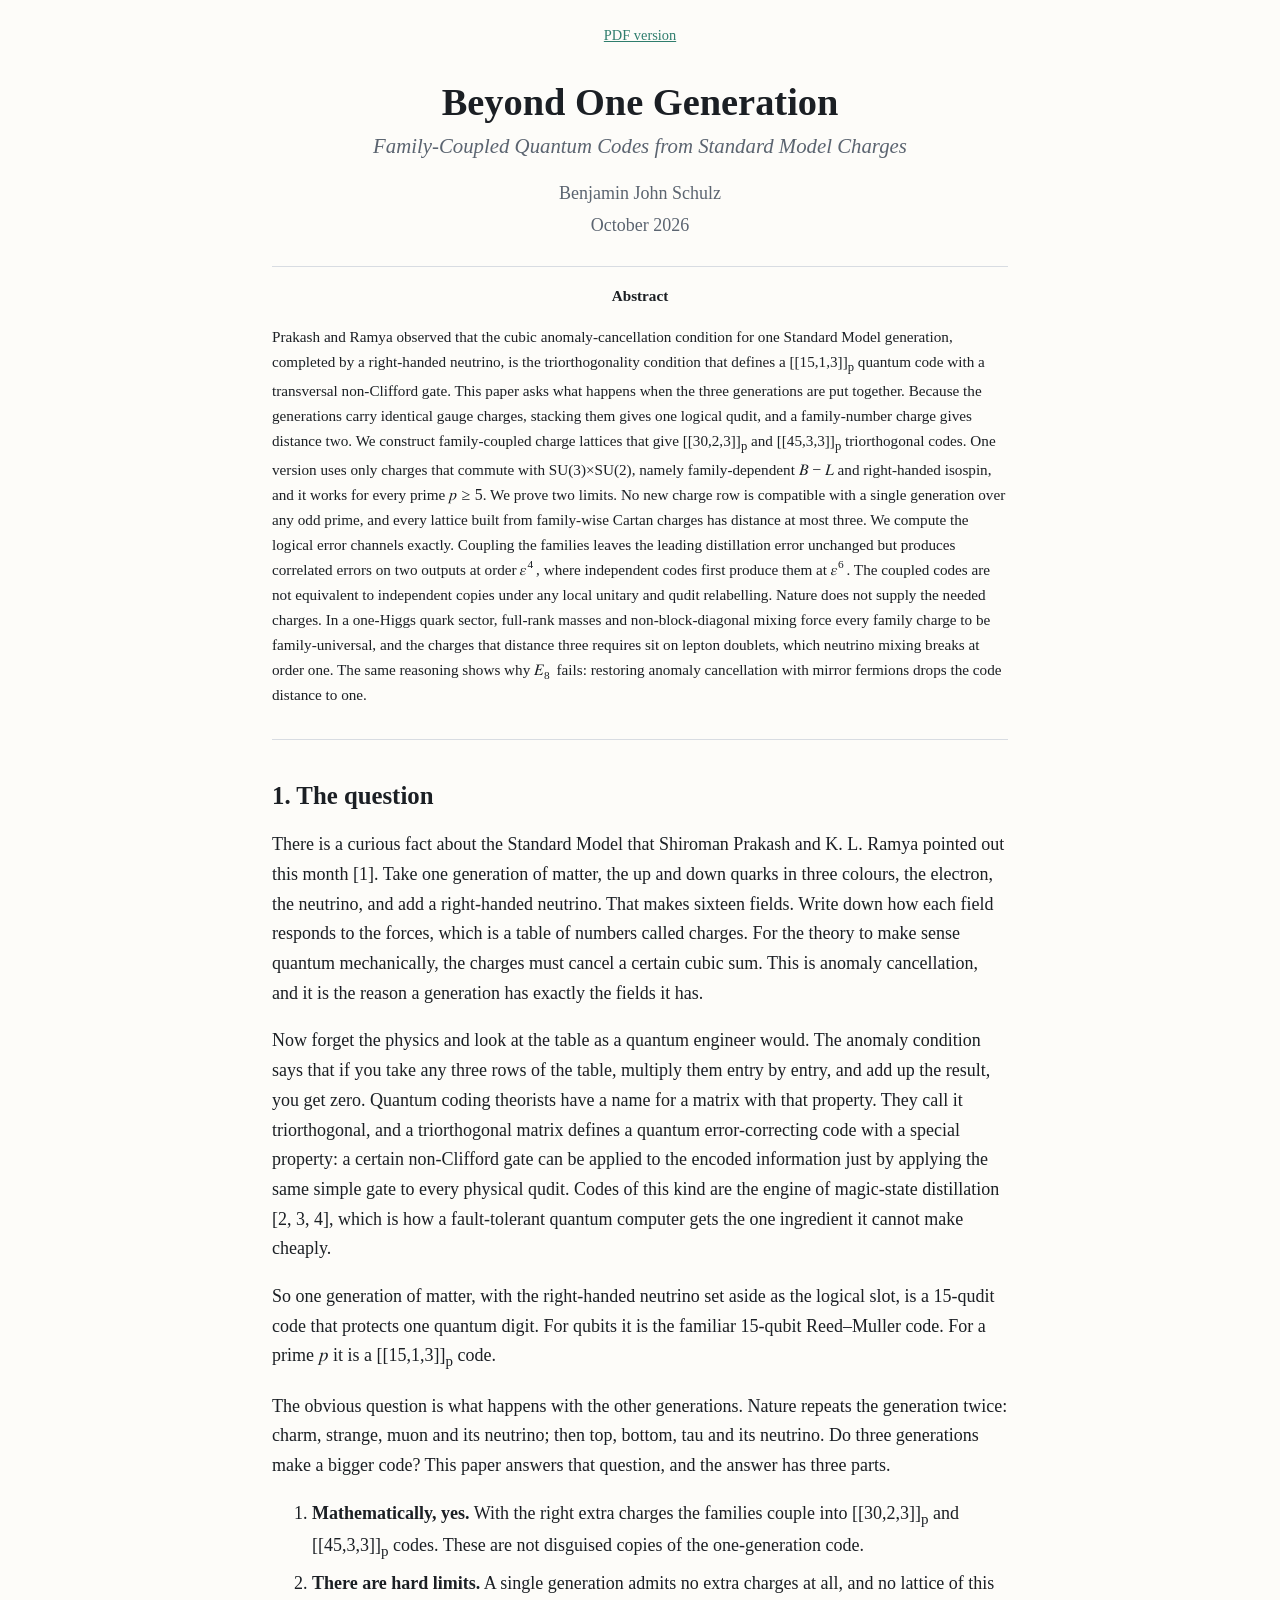
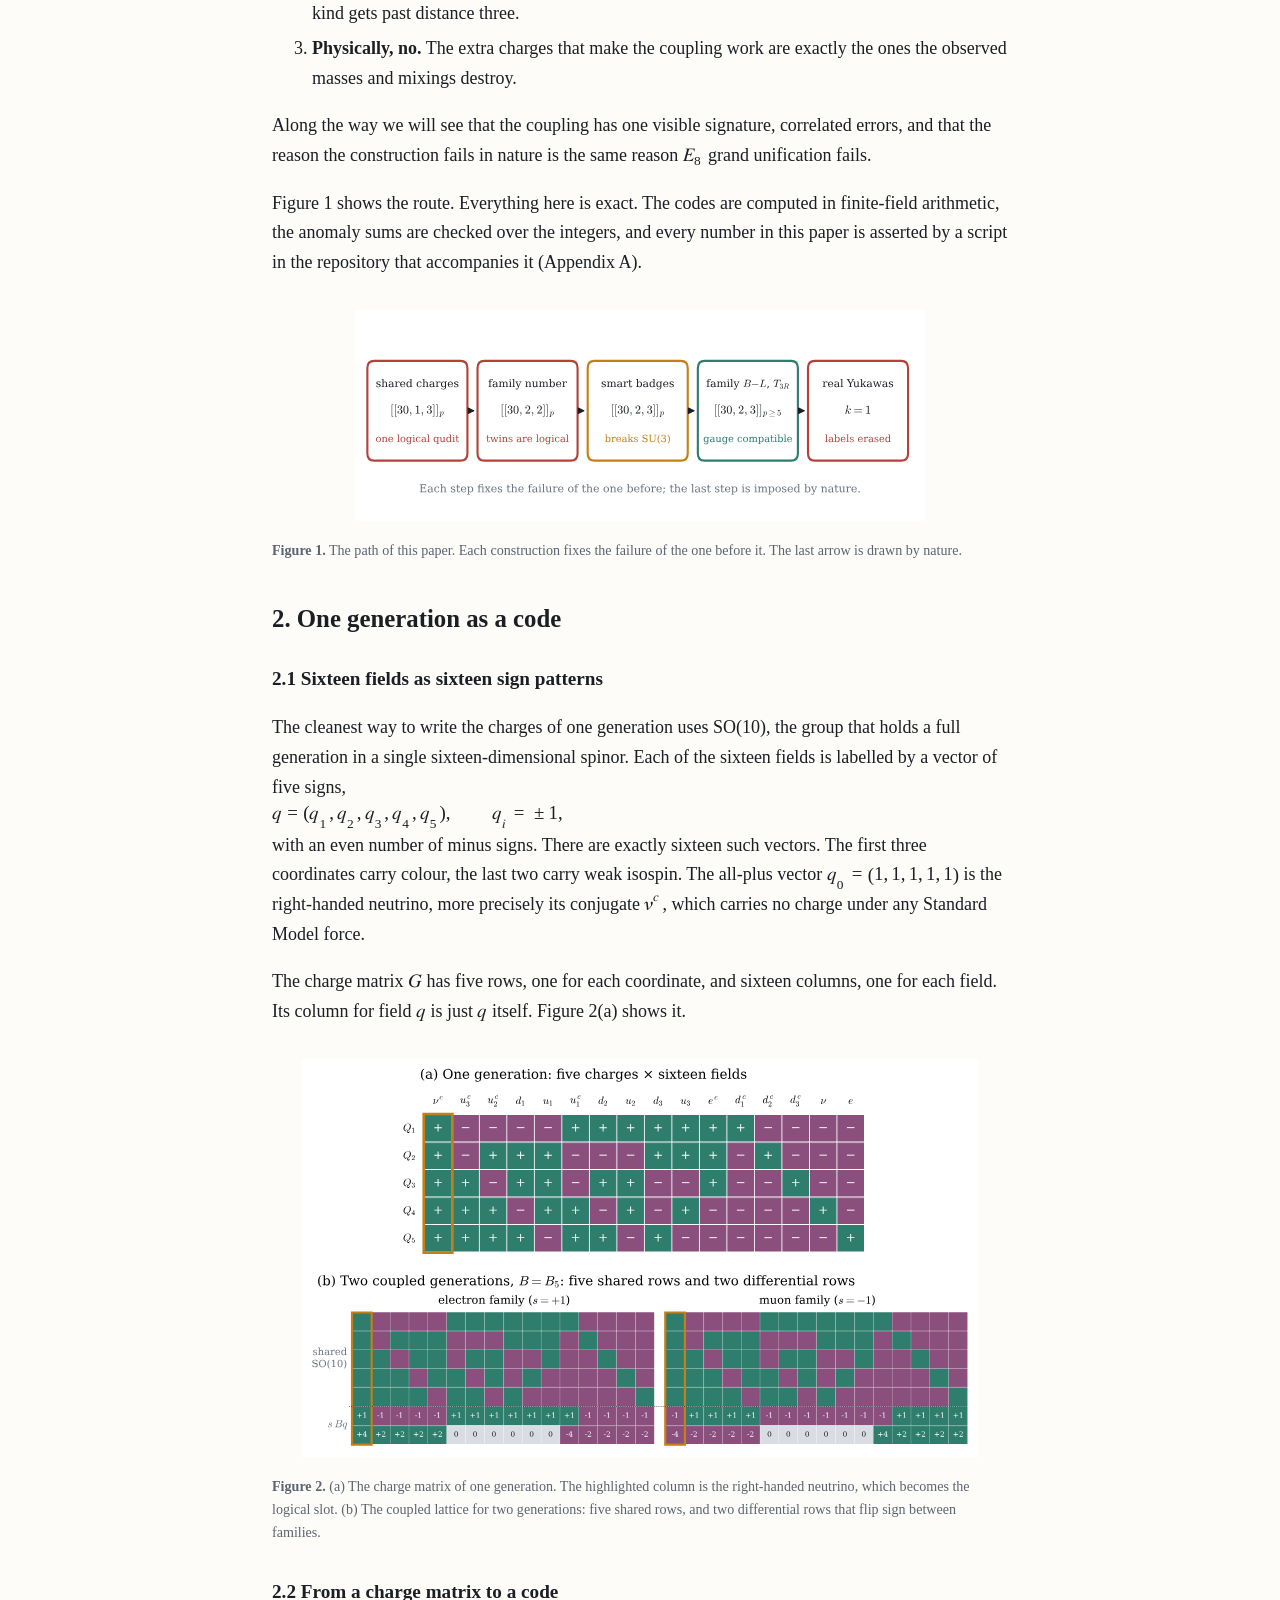
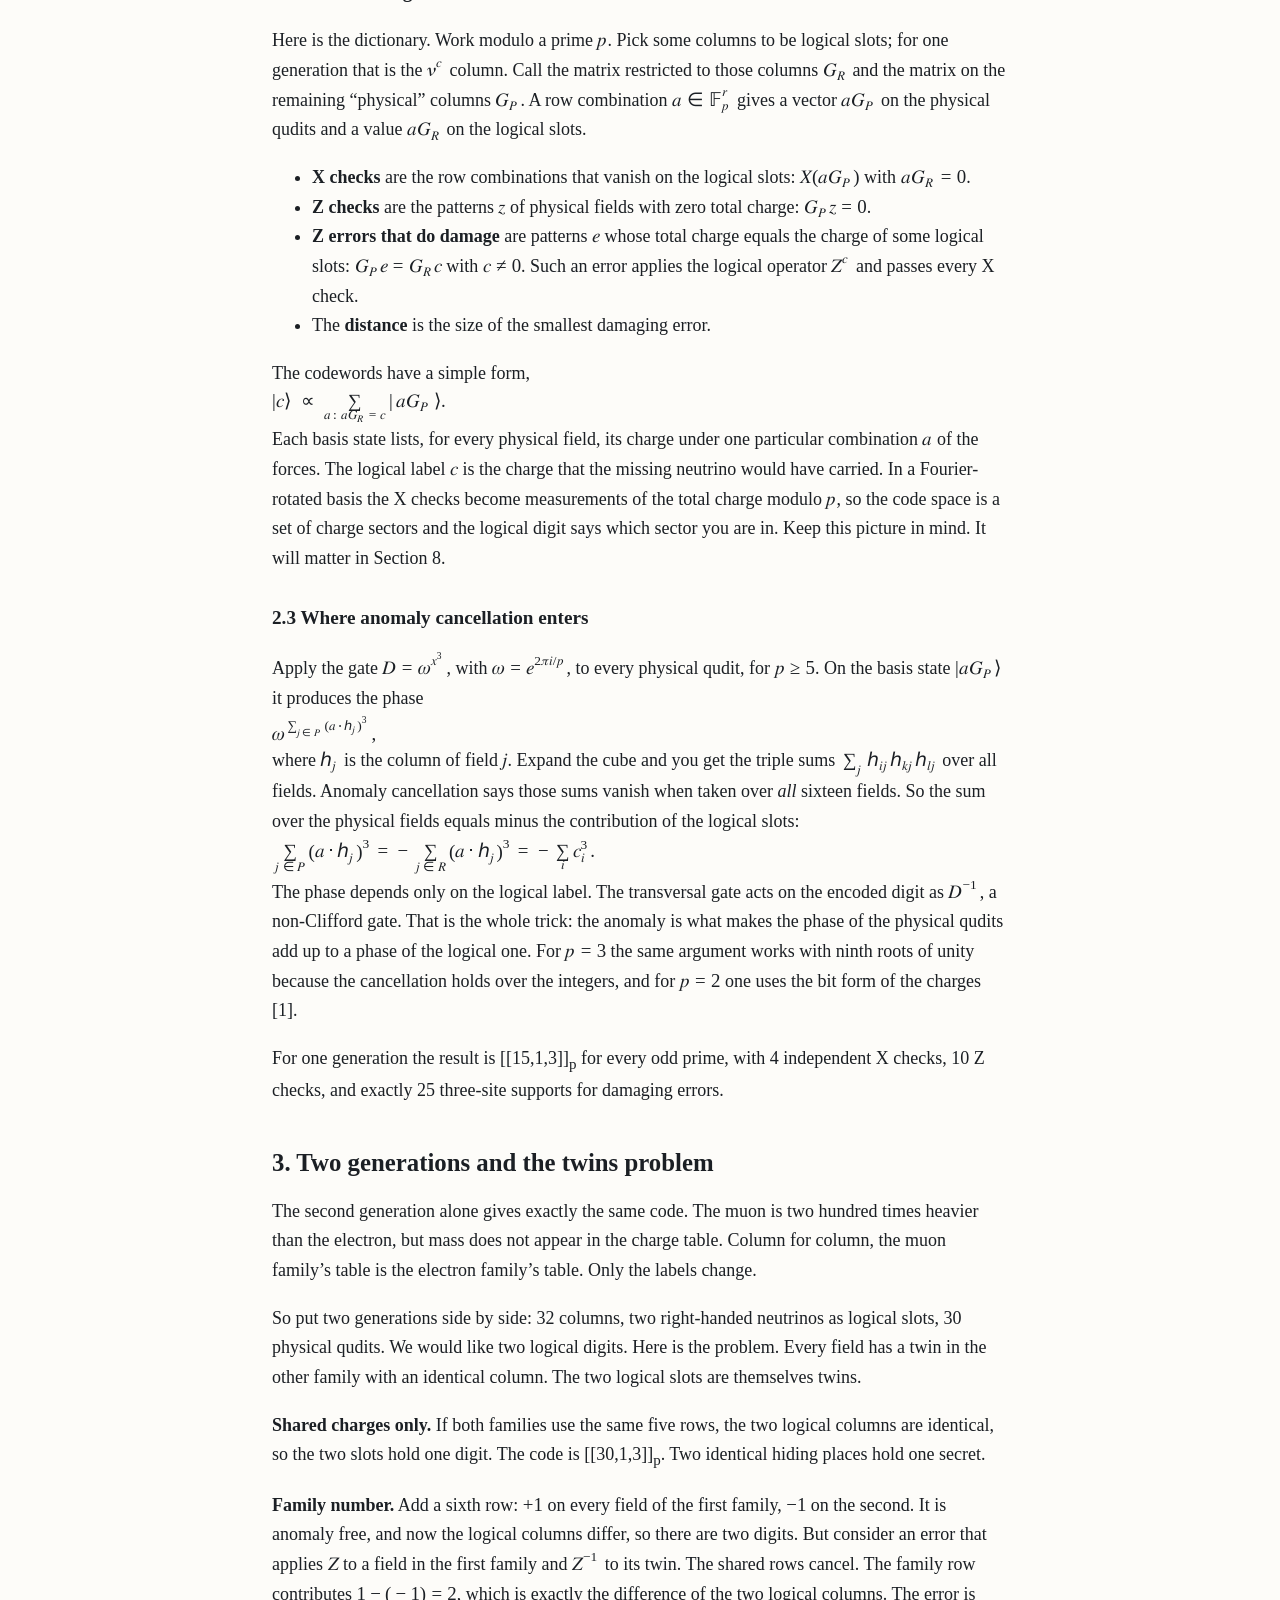
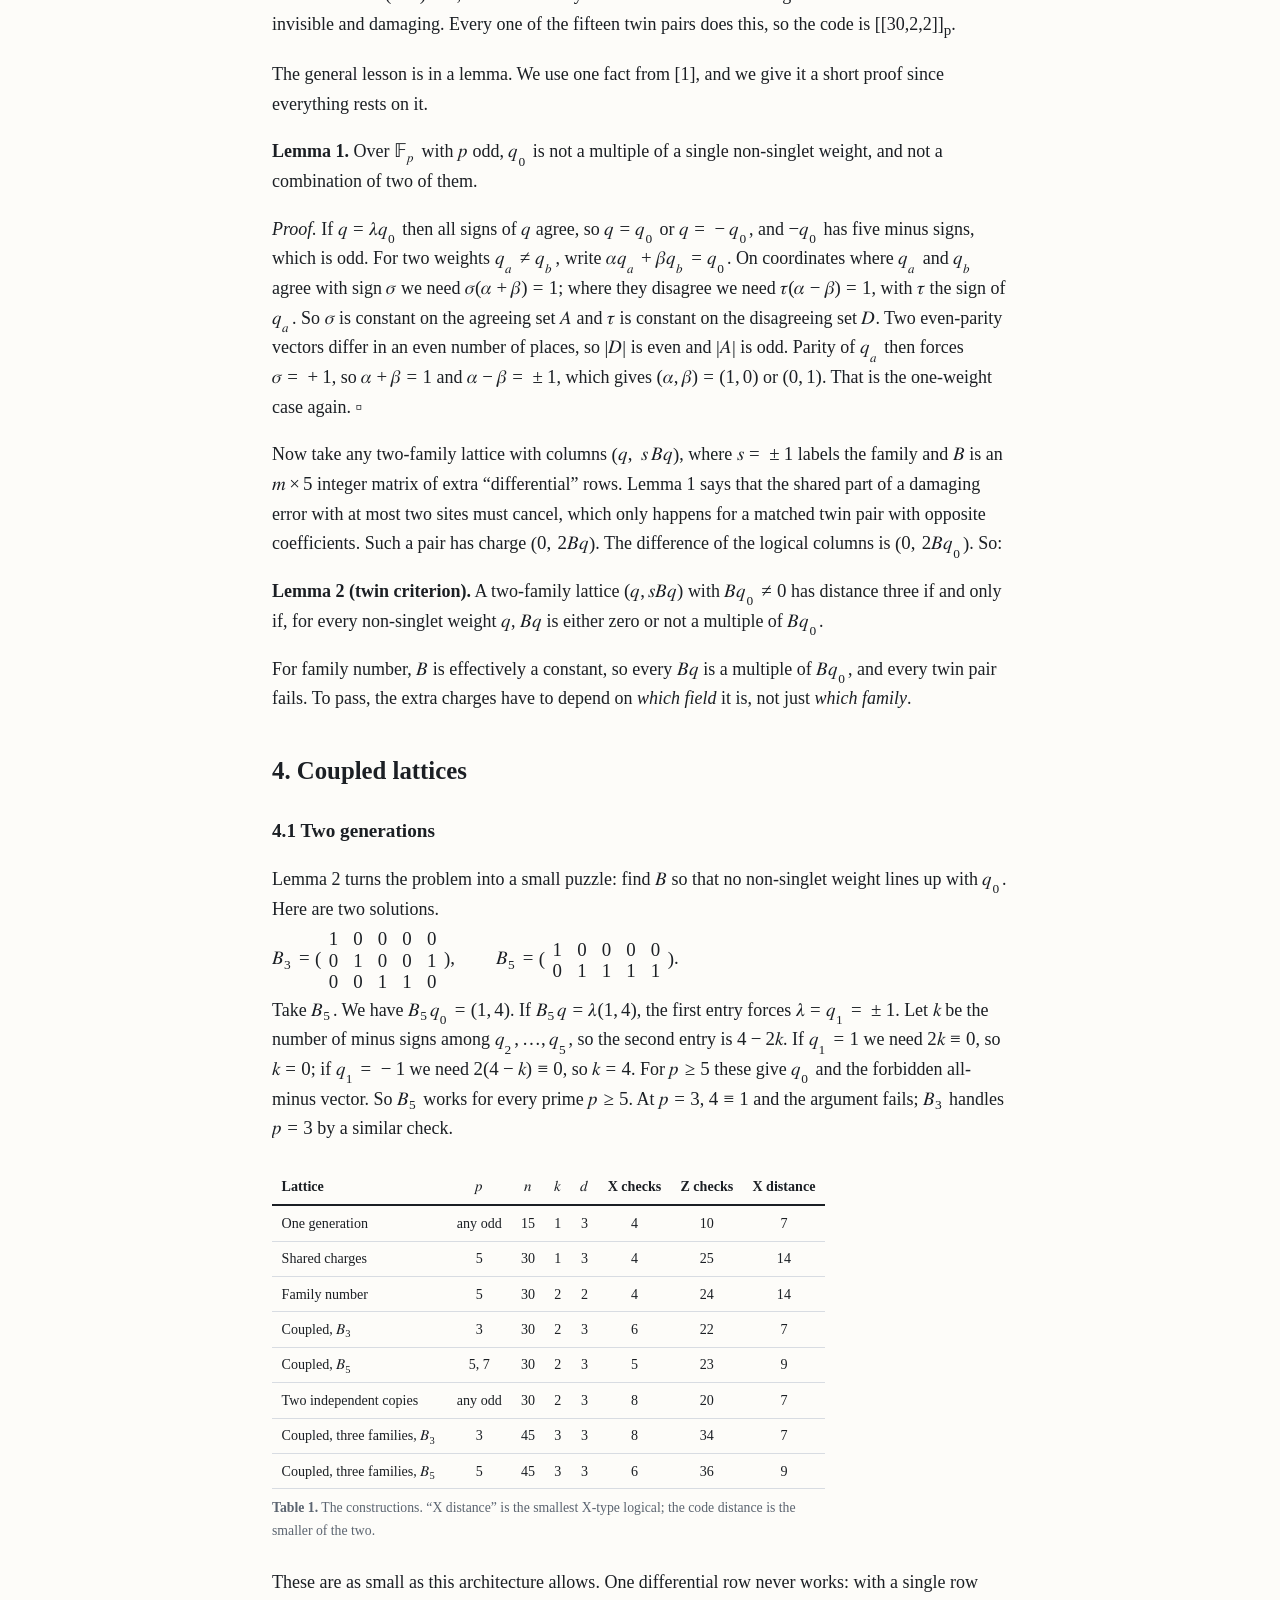
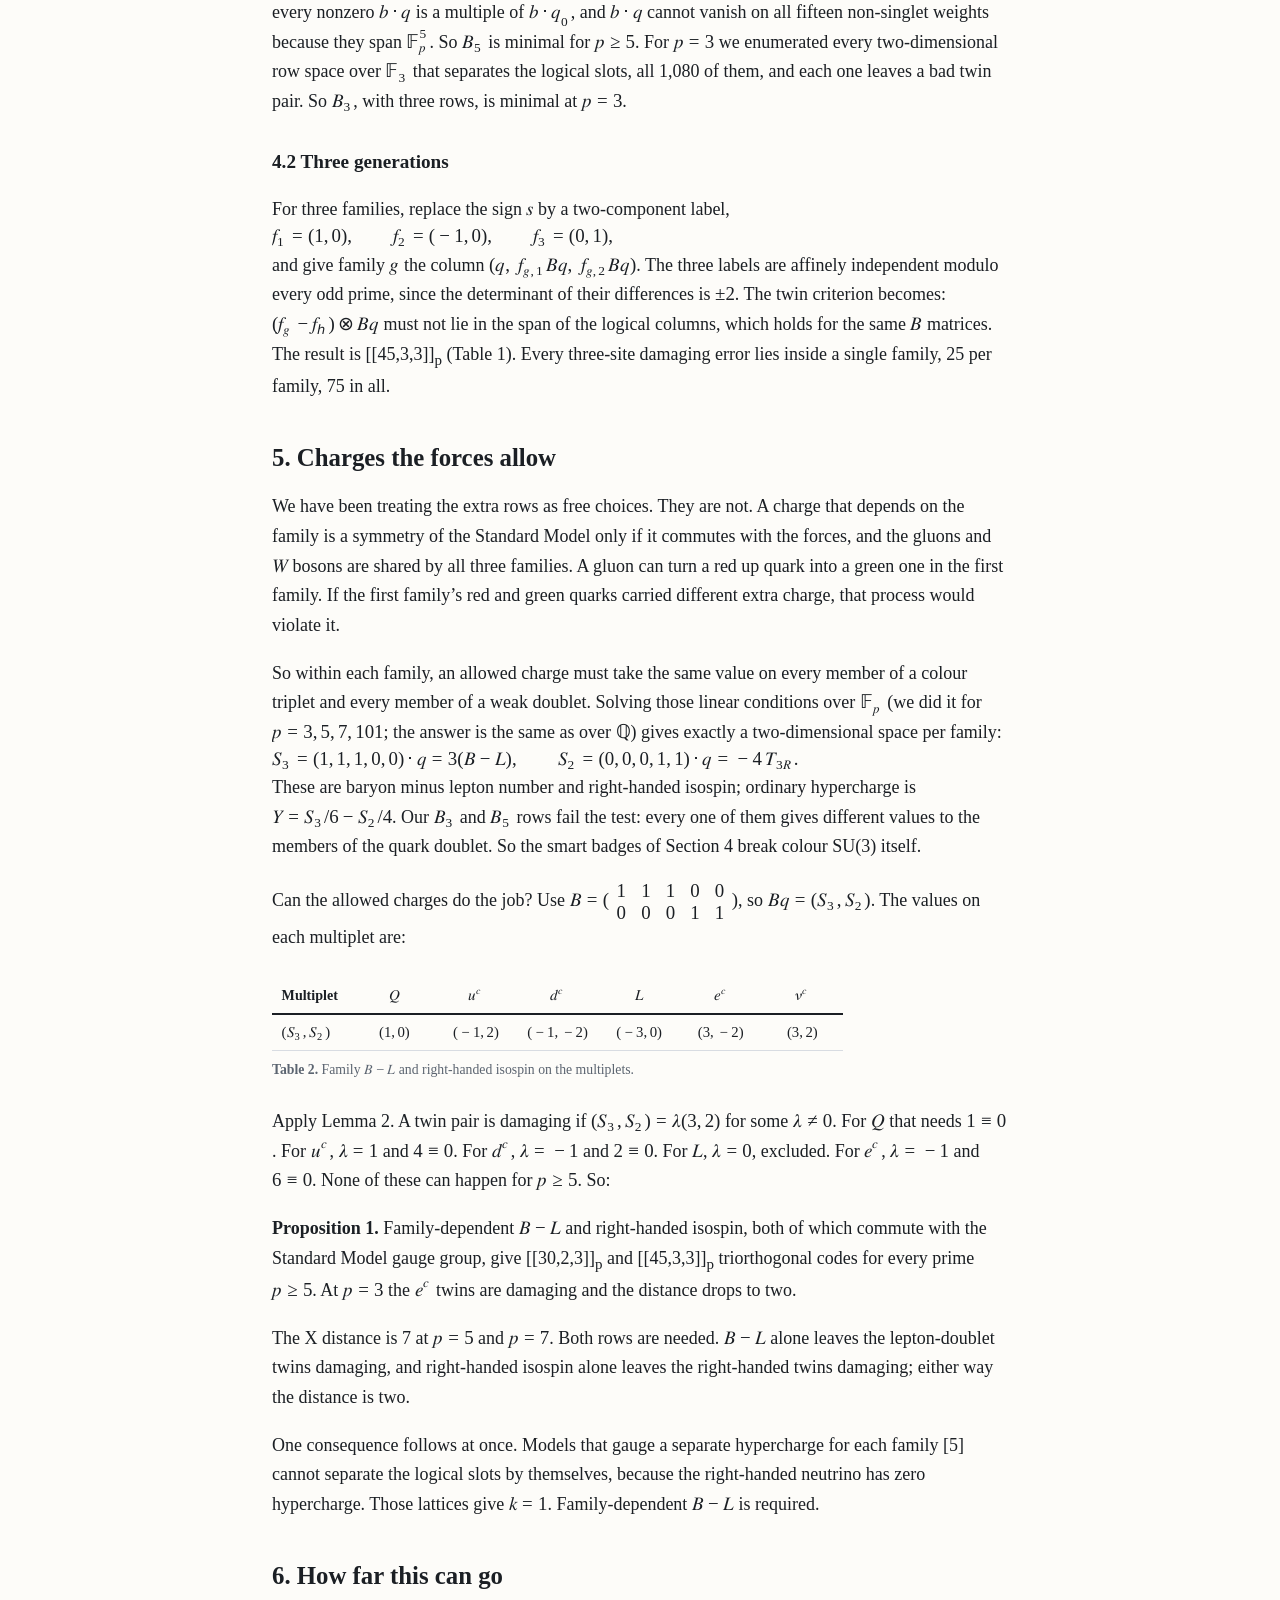
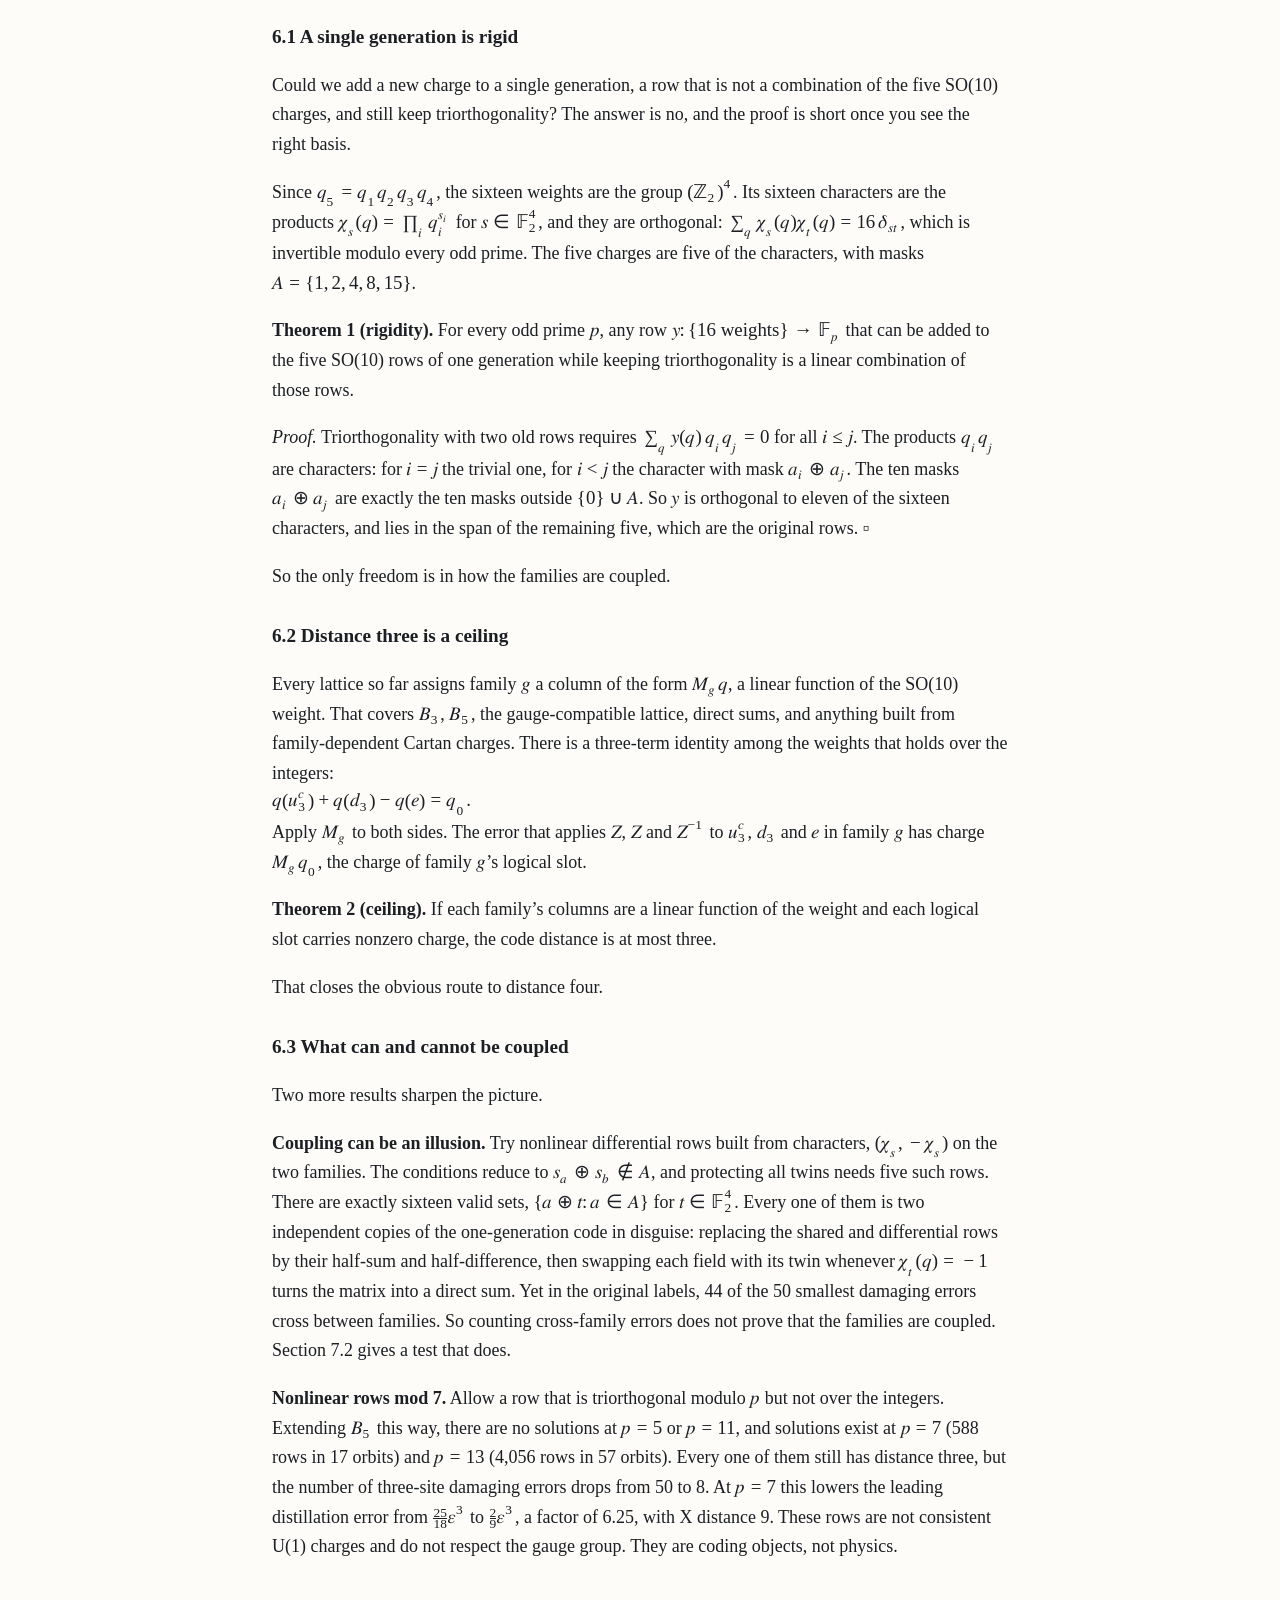
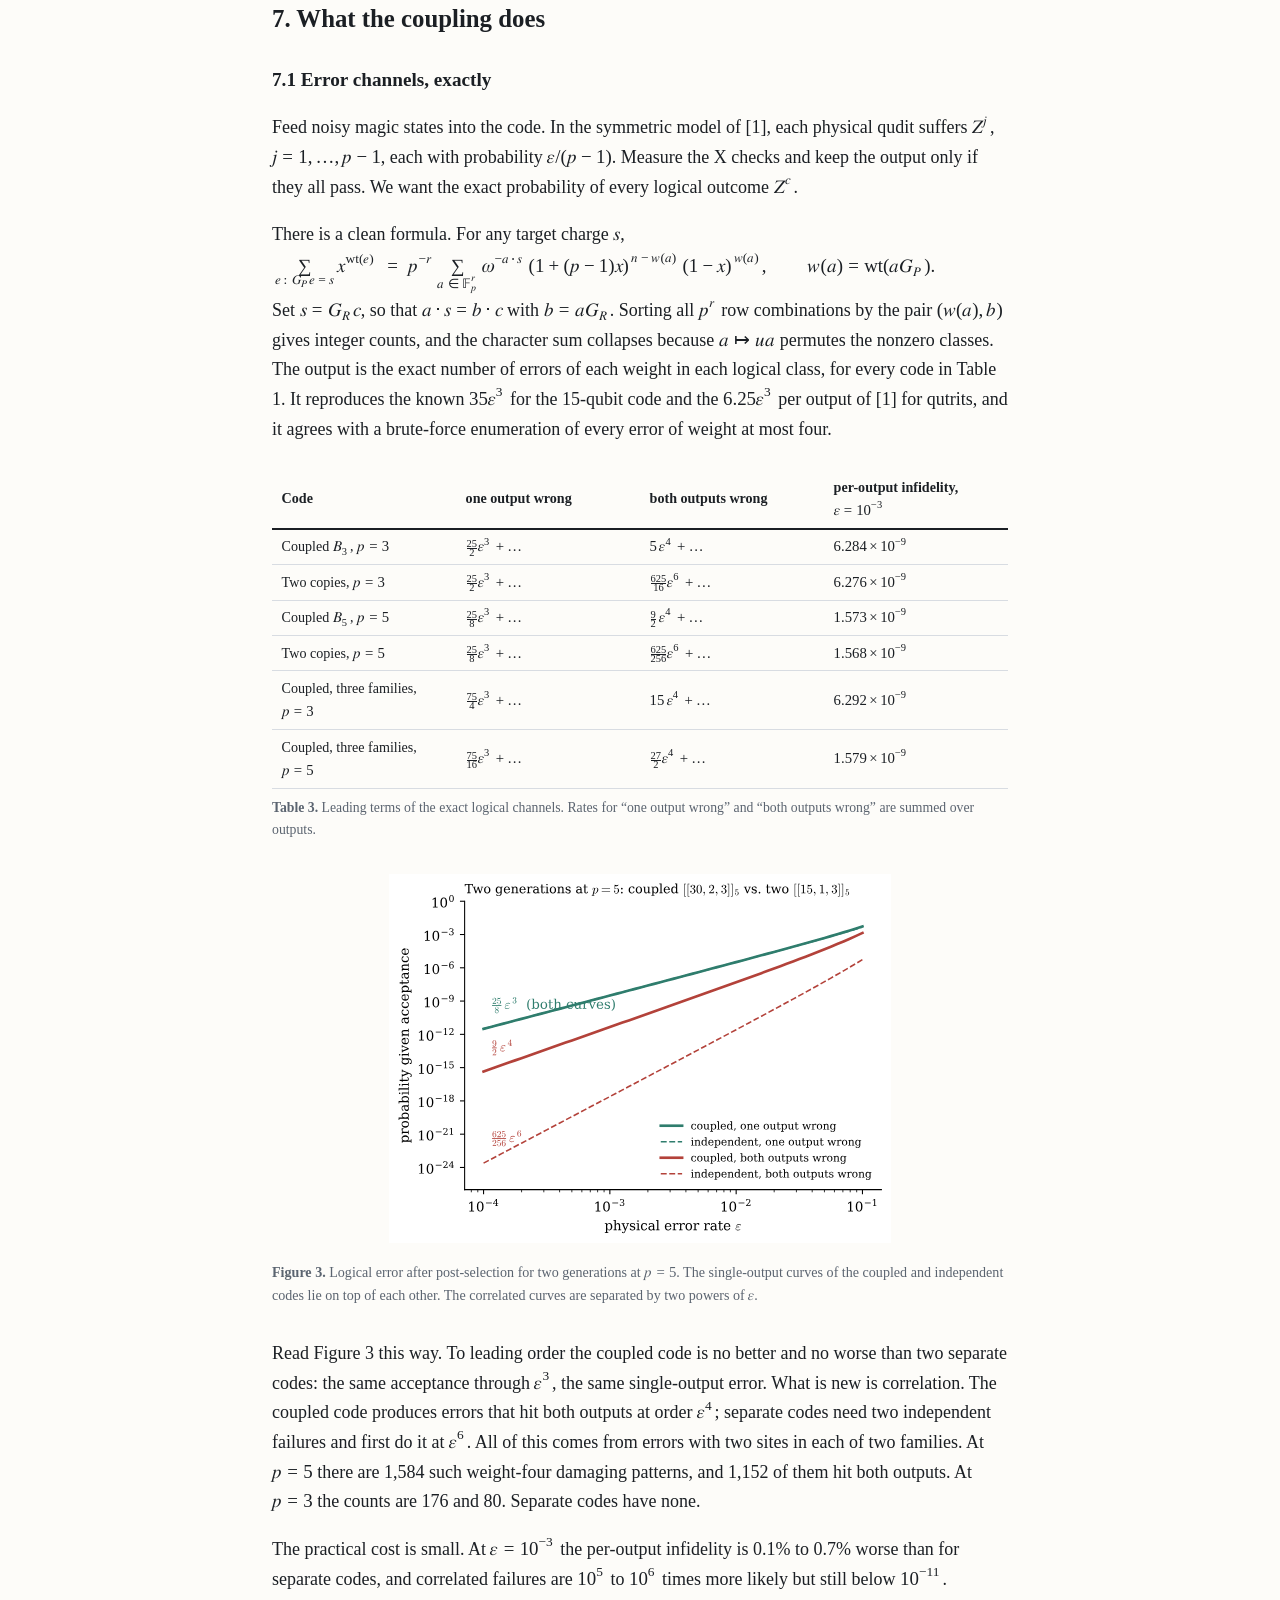
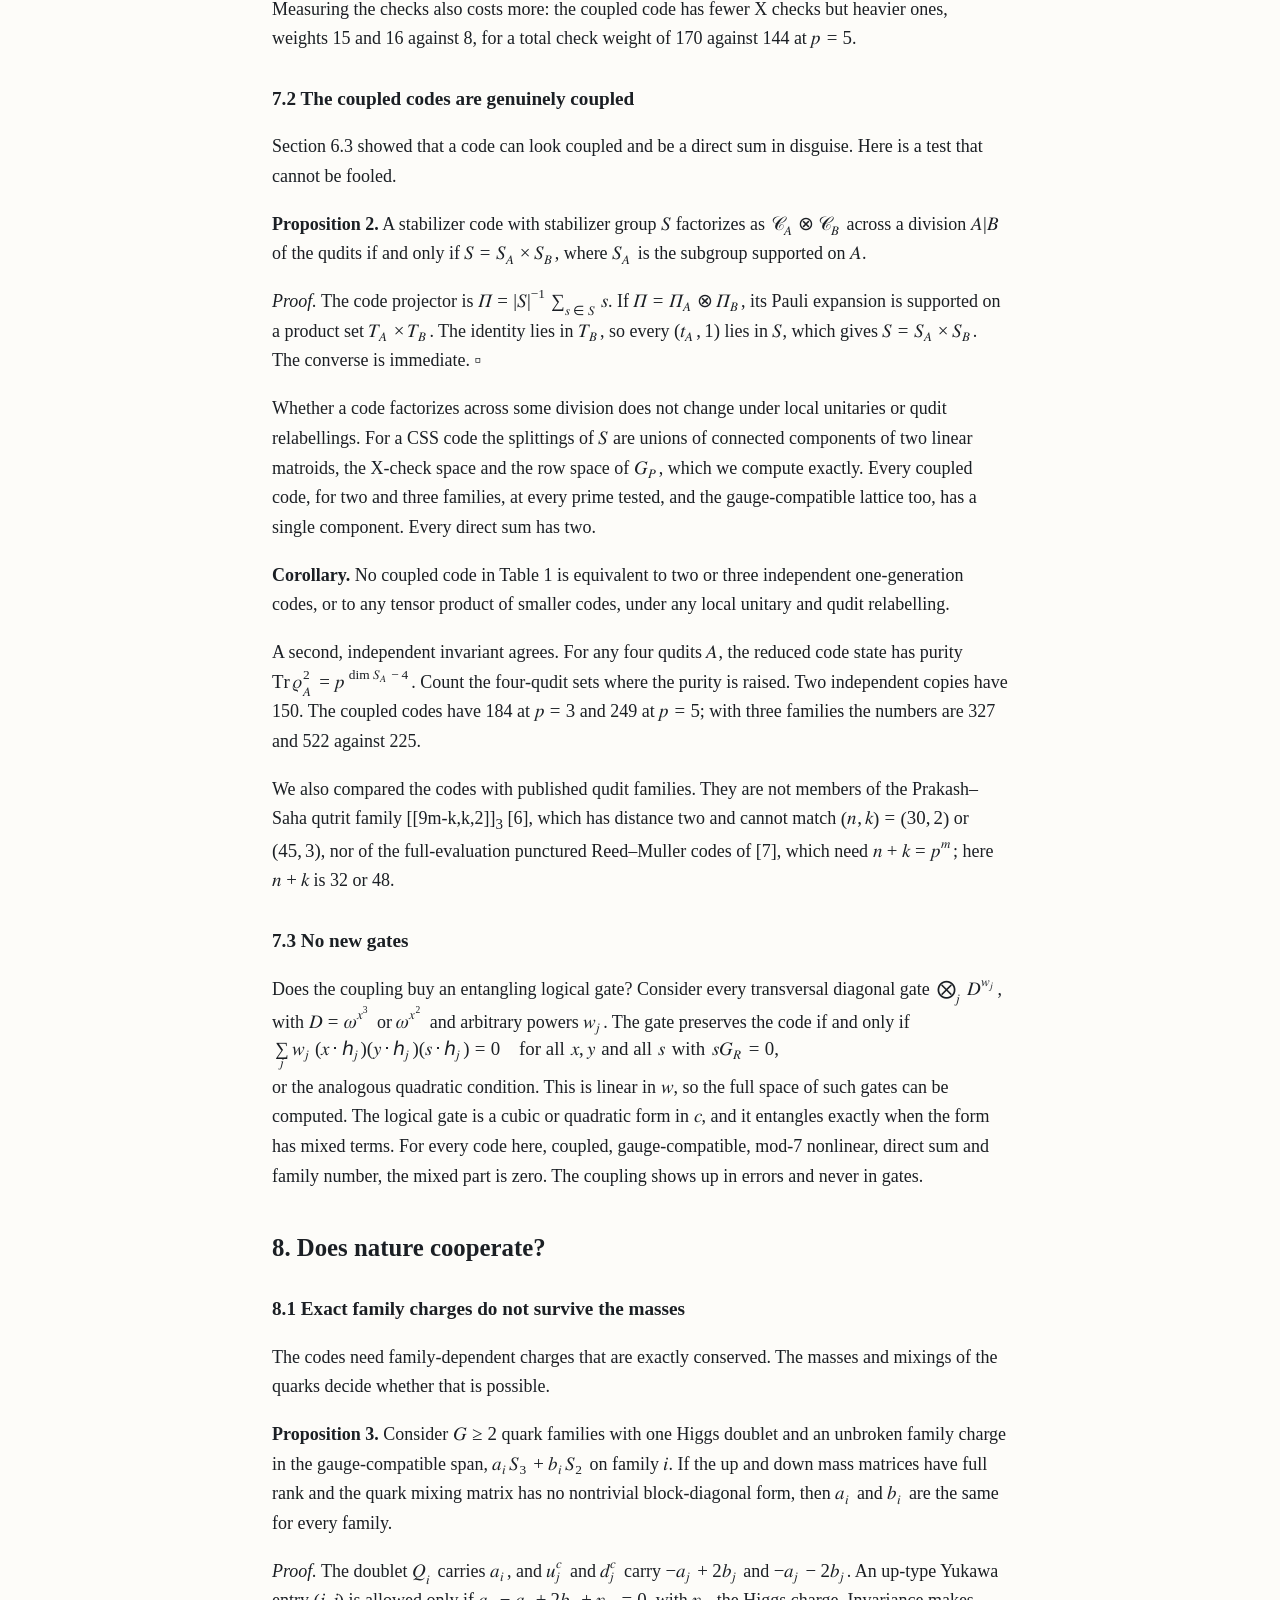
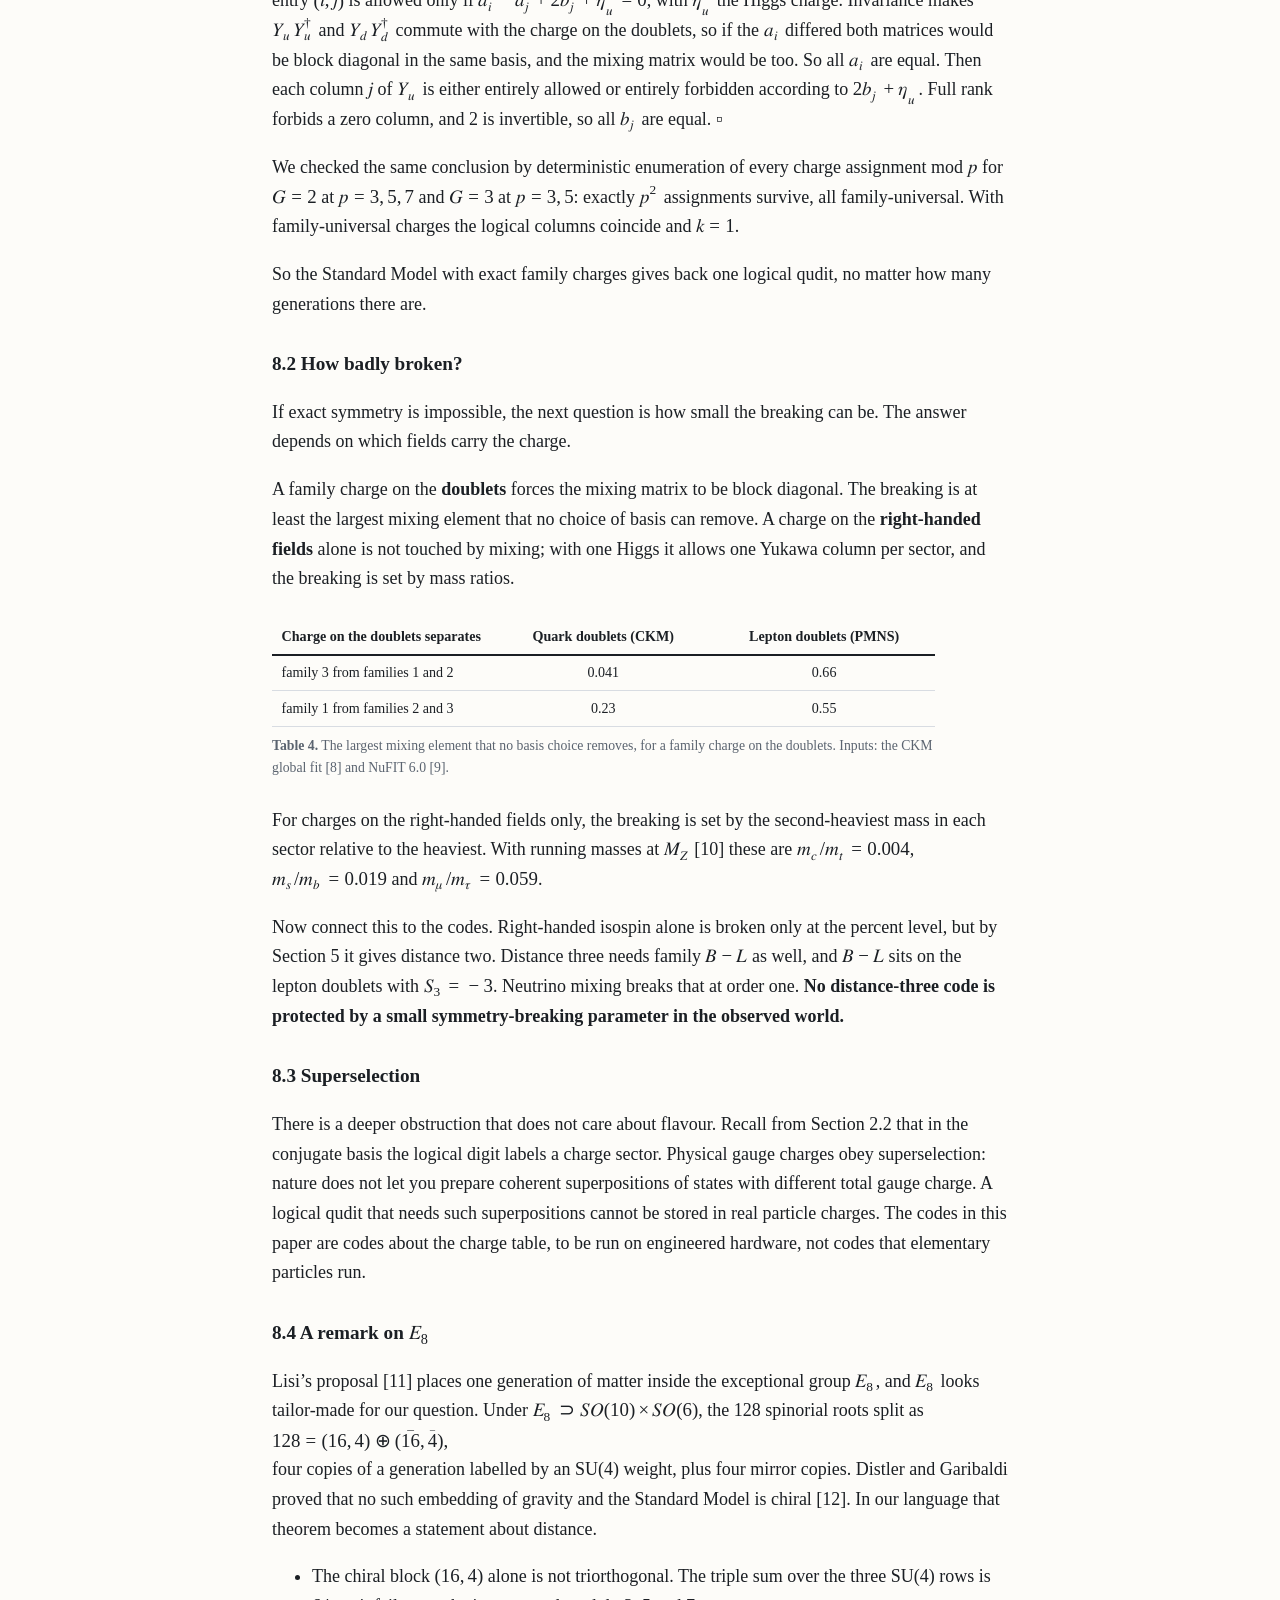
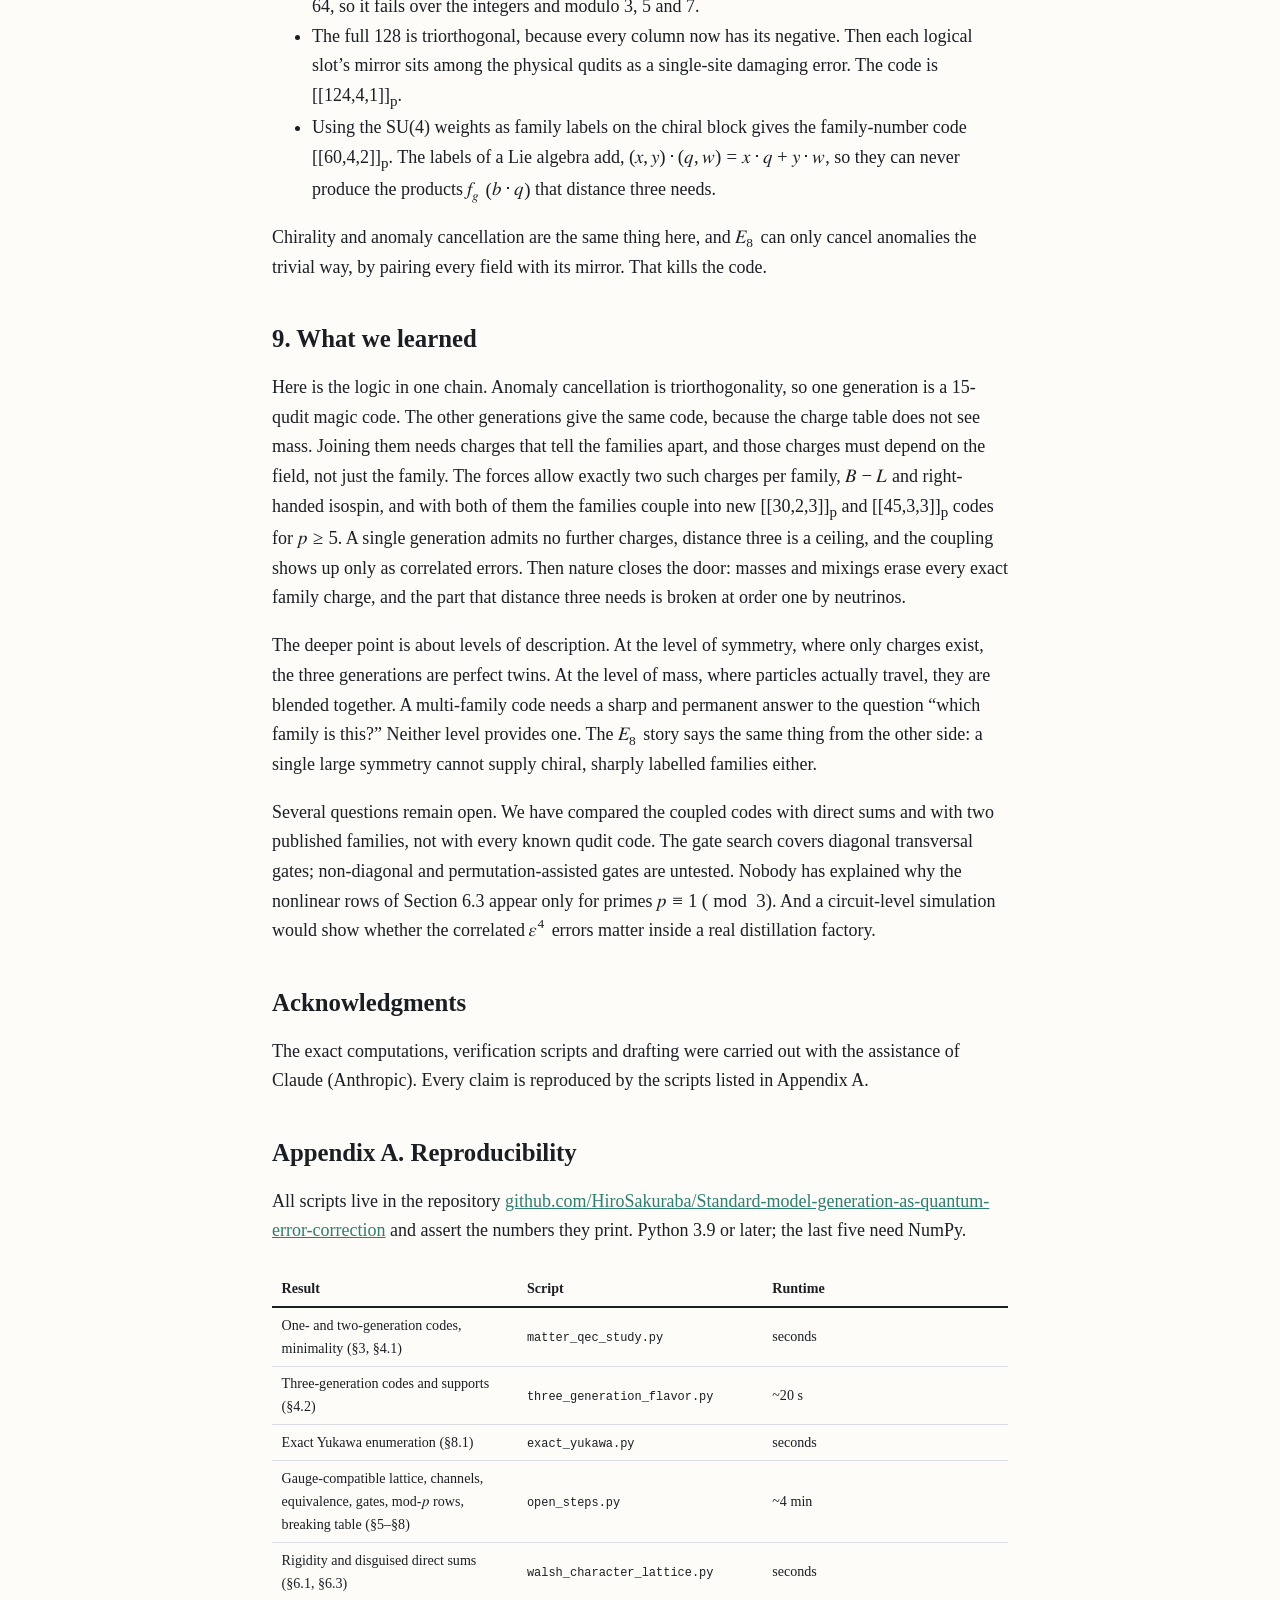
==== paper/generation_codes.html @ cb3ac4e0 "Add paper: Beyond One Generation (PDF, HTML, source) - paper/generation_codes.md: full paper source " ====
<!DOCTYPE html>
<html xmlns="http://www.w3.org/1999/xhtml" lang xml:lang>
<head>
  <meta charset="utf-8" />
  <meta name="generator" content="pandoc" />
  <meta name="viewport" content="width=device-width, initial-scale=1.0, user-scalable=yes" />
  <meta name="author" content="Benjamin John Schulz" />
  <title>Beyond One Generation</title>
  <style>
code{white-space: pre-wrap;}
span.smallcaps{font-variant: small-caps;}
div.columns{display: flex; gap: min(4vw, 1.5em);}
div.column{flex: auto; overflow-x: auto;}
div.hanging-indent{margin-left: 1.5em; text-indent: -1.5em;}

ul.task-list[class]{list-style: none;}
ul.task-list li input[type="checkbox"] {
font-size: inherit;
width: 0.8em;
margin: 0 0.8em 0.2em -1.6em;
vertical-align: middle;
}
</style>
  <style type="text/css">:root{--ink:#1b1f24;--muted:#5b6470;--rule:#d8dce2;--accent:#2f7d6d;--bg:#fdfcf9}
@media (prefers-color-scheme: dark){:root{--ink:#e7e9ec;--muted:#a3abb6;--rule:#3a414b;--accent:#5fc4ad;--bg:#14171c}
figure img{background:#fff;border-radius:6px;padding:6px}}
html{background:var(--bg)}
body{max-width:46rem;margin:0 auto;padding:2.5rem 1.1rem 5rem;color:var(--ink);background:var(--bg);
font:18px/1.65 "Latin Modern Roman","Iowan Old Style","Palatino Linotype",Palatino,Georgia,serif}
header#title-block-header{text-align:center;margin-bottom:2.5rem}
h1.title{font-size:2.4rem;margin:.2rem 0 .3rem;line-height:1.15}
p.subtitle{font-size:1.3rem;margin:0 0 1rem;color:var(--muted);font-style:italic}
p.author,p.date{margin:.15rem 0;color:var(--muted)}
div.abstract{text-align:left;font-size:.95rem;border-top:1px solid var(--rule);border-bottom:1px solid var(--rule);padding:1rem 0;margin-top:1.6rem}
div.abstract-title{font-weight:bold;text-align:center;margin-bottom:.4rem}
h1{font-size:1.55rem;margin-top:2.6rem;line-height:1.25}
h2{font-size:1.2rem;margin-top:1.8rem}
a{color:var(--accent)}
code{font-size:.85em}
math{font-size:1.05em}
figure{margin:2rem 0;text-align:center}
figure img{max-width:100%;height:auto}
figcaption{font-size:.88rem;color:var(--muted);text-align:left;margin-top:.5rem}
table{border-collapse:collapse;margin:1.6rem auto;font-size:.88rem;display:block;overflow-x:auto;max-width:100%}
table caption{caption-side:bottom;font-size:.86rem;color:var(--muted);text-align:left;padding-top:.5rem}
th,td{padding:.35rem .6rem;border-bottom:1px solid var(--rule)}
thead th{border-bottom:2px solid var(--ink)}
ol li{margin-bottom:.35rem}
.download{text-align:center;font-size:.9rem;margin:-1rem 0 2rem}
math[display="block"]{display:block;overflow-x:auto;overflow-y:hidden;max-width:100%;padding:.2rem 0}
p:has(> math[display="block"]){overflow-x:auto}
body{overflow-wrap:break-word}
@media (max-width:600px){body{font-size:16.5px;padding:1.5rem 1rem 4rem}h1.title{font-size:1.9rem}}
</style>
</head>
<body>
<p class="download"><a href="generation_codes.pdf">PDF version</a></p>
<header id="title-block-header">
<h1 class="title">Beyond One Generation</h1>
<p class="subtitle">Family-Coupled Quantum Codes from Standard Model
Charges</p>
<p class="author">Benjamin John Schulz</p>
<p class="date">October 2026</p>
<div class="abstract">
<div class="abstract-title">Abstract</div>
<p>Prakash and Ramya observed that the cubic anomaly-cancellation
condition for one Standard Model generation, completed by a right-handed
neutrino, is the triorthogonality condition that defines a
[[15,1,3]]<sub>p</sub> quantum code with a transversal non-Clifford
gate. This paper asks what happens when the three generations are put
together. Because the generations carry identical gauge charges,
stacking them gives one logical qudit, and a family-number charge gives
distance two. We construct family-coupled charge lattices that give
[[30,2,3]]<sub>p</sub> and [[45,3,3]]<sub>p</sub> triorthogonal codes.
One version uses only charges that commute with SU(3)×SU(2), namely
family-dependent
<math display="inline" xmlns="http://www.w3.org/1998/Math/MathML"><semantics><mrow><mi>B</mi><mo>−</mo><mi>L</mi></mrow><annotation encoding="application/x-tex">B-L</annotation></semantics></math>
and right-handed isospin, and it works for every prime
<math display="inline" xmlns="http://www.w3.org/1998/Math/MathML"><semantics><mrow><mi>p</mi><mo>≥</mo><mn>5</mn></mrow><annotation encoding="application/x-tex">p\geq 5</annotation></semantics></math>.
We prove two limits. No new charge row is compatible with a single
generation over any odd prime, and every lattice built from family-wise
Cartan charges has distance at most three. We compute the logical error
channels exactly. Coupling the families leaves the leading distillation
error unchanged but produces correlated errors on two outputs at order
<math display="inline" xmlns="http://www.w3.org/1998/Math/MathML"><semantics><msup><mi>ε</mi><mn>4</mn></msup><annotation encoding="application/x-tex">\varepsilon^4</annotation></semantics></math>,
where independent codes first produce them at
<math display="inline" xmlns="http://www.w3.org/1998/Math/MathML"><semantics><msup><mi>ε</mi><mn>6</mn></msup><annotation encoding="application/x-tex">\varepsilon^6</annotation></semantics></math>.
The coupled codes are not equivalent to independent copies under any
local unitary and qudit relabelling. Nature does not supply the needed
charges. In a one-Higgs quark sector, full-rank masses and
non-block-diagonal mixing force every family charge to be
family-universal, and the charges that distance three requires sit on
lepton doublets, which neutrino mixing breaks at order one. The same
reasoning shows why
<math display="inline" xmlns="http://www.w3.org/1998/Math/MathML"><semantics><msub><mi>E</mi><mn>8</mn></msub><annotation encoding="application/x-tex">E_8</annotation></semantics></math>
fails: restoring anomaly cancellation with mirror fermions drops the
code distance to one.</p>
</div>
</header>
<h1 id="the-question">1. The question</h1>
<p>There is a curious fact about the Standard Model that Shiroman
Prakash and K. L. Ramya pointed out this month [1]. Take one generation
of matter, the up and down quarks in three colours, the electron, the
neutrino, and add a right-handed neutrino. That makes sixteen fields.
Write down how each field responds to the forces, which is a table of
numbers called charges. For the theory to make sense quantum
mechanically, the charges must cancel a certain cubic sum. This is
anomaly cancellation, and it is the reason a generation has exactly the
fields it has.</p>
<p>Now forget the physics and look at the table as a quantum engineer
would. The anomaly condition says that if you take any three rows of the
table, multiply them entry by entry, and add up the result, you get
zero. Quantum coding theorists have a name for a matrix with that
property. They call it triorthogonal, and a triorthogonal matrix defines
a quantum error-correcting code with a special property: a certain
non-Clifford gate can be applied to the encoded information just by
applying the same simple gate to every physical qudit. Codes of this
kind are the engine of magic-state distillation [2, 3, 4], which is how
a fault-tolerant quantum computer gets the one ingredient it cannot make
cheaply.</p>
<p>So one generation of matter, with the right-handed neutrino set aside
as the logical slot, is a 15-qudit code that protects one quantum digit.
For qubits it is the familiar 15-qubit Reed–Muller code. For a prime
<math display="inline" xmlns="http://www.w3.org/1998/Math/MathML"><semantics><mi>p</mi><annotation encoding="application/x-tex">p</annotation></semantics></math>
it is a [[15,1,3]]<sub>p</sub> code.</p>
<p>The obvious question is what happens with the other generations.
Nature repeats the generation twice: charm, strange, muon and its
neutrino; then top, bottom, tau and its neutrino. Do three generations
make a bigger code? This paper answers that question, and the answer has
three parts.</p>
<ol type="1">
<li><strong>Mathematically, yes.</strong> With the right extra charges
the families couple into [[30,2,3]]<sub>p</sub> and
[[45,3,3]]<sub>p</sub> codes. These are not disguised copies of the
one-generation code.</li>
<li><strong>There are hard limits.</strong> A single generation admits
no extra charges at all, and no lattice of this kind gets past distance
three.</li>
<li><strong>Physically, no.</strong> The extra charges that make the
coupling work are exactly the ones the observed masses and mixings
destroy.</li>
</ol>
<p>Along the way we will see that the coupling has one visible
signature, correlated errors, and that the reason the construction fails
in nature is the same reason
<math display="inline" xmlns="http://www.w3.org/1998/Math/MathML"><semantics><msub><mi>E</mi><mn>8</mn></msub><annotation encoding="application/x-tex">E_8</annotation></semantics></math>
grand unification fails.</p>
<p>Figure 1 shows the route. Everything here is exact. The codes are
computed in finite-field arithmetic, the anomaly sums are checked over
the integers, and every number in this paper is asserted by a script in
the repository that accompanies it (Appendix A).</p>
<figure>
<img src="[data-uri]" alt="Figure 1. The path of this paper. Each construction fixes the failure of the one before it. The last arrow is drawn by nature." />
<figcaption aria-hidden="true"><strong>Figure 1.</strong> The path of
this paper. Each construction fixes the failure of the one before it.
The last arrow is drawn by nature.</figcaption>
</figure>
<h1 id="one-generation-as-a-code">2. One generation as a code</h1>
<h2 id="sixteen-fields-as-sixteen-sign-patterns">2.1 Sixteen fields as
sixteen sign patterns</h2>
<p>The cleanest way to write the charges of one generation uses SO(10),
the group that holds a full generation in a single sixteen-dimensional
spinor. Each of the sixteen fields is labelled by a vector of five
signs,
<math display="block" xmlns="http://www.w3.org/1998/Math/MathML"><semantics><mrow><mi>q</mi><mo>=</mo><mrow><mo stretchy="true" form="prefix">(</mo><msub><mi>q</mi><mn>1</mn></msub><mo>,</mo><msub><mi>q</mi><mn>2</mn></msub><mo>,</mo><msub><mi>q</mi><mn>3</mn></msub><mo>,</mo><msub><mi>q</mi><mn>4</mn></msub><mo>,</mo><msub><mi>q</mi><mn>5</mn></msub><mo stretchy="true" form="postfix">)</mo></mrow><mo>,</mo><mspace width="2.0em"></mspace><msub><mi>q</mi><mi>i</mi></msub><mo>=</mo><mo>±</mo><mn>1</mn><mo>,</mo></mrow><annotation encoding="application/x-tex">
q = (q_1,q_2,q_3,q_4,q_5),\qquad q_i=\pm 1,
</annotation></semantics></math> with an even number of minus signs.
There are exactly sixteen such vectors. The first three coordinates
carry colour, the last two carry weak isospin. The all-plus vector
<math display="inline" xmlns="http://www.w3.org/1998/Math/MathML"><semantics><mrow><msub><mi>q</mi><mn>0</mn></msub><mo>=</mo><mrow><mo stretchy="true" form="prefix">(</mo><mn>1</mn><mo>,</mo><mn>1</mn><mo>,</mo><mn>1</mn><mo>,</mo><mn>1</mn><mo>,</mo><mn>1</mn><mo stretchy="true" form="postfix">)</mo></mrow></mrow><annotation encoding="application/x-tex">q_0=(1,1,1,1,1)</annotation></semantics></math>
is the right-handed neutrino, more precisely its conjugate
<math display="inline" xmlns="http://www.w3.org/1998/Math/MathML"><semantics><msup><mi>ν</mi><mi>c</mi></msup><annotation encoding="application/x-tex">\nu^c</annotation></semantics></math>,
which carries no charge under any Standard Model force.</p>
<p>The charge matrix
<math display="inline" xmlns="http://www.w3.org/1998/Math/MathML"><semantics><mi>G</mi><annotation encoding="application/x-tex">G</annotation></semantics></math>
has five rows, one for each coordinate, and sixteen columns, one for
each field. Its column for field
<math display="inline" xmlns="http://www.w3.org/1998/Math/MathML"><semantics><mi>q</mi><annotation encoding="application/x-tex">q</annotation></semantics></math>
is just
<math display="inline" xmlns="http://www.w3.org/1998/Math/MathML"><semantics><mi>q</mi><annotation encoding="application/x-tex">q</annotation></semantics></math>
itself. Figure 2(a) shows it.</p>
<figure>
<img src="[data-uri]" alt="Figure 2. (a) The charge matrix of one generation. The highlighted column is the right-handed neutrino, which becomes the logical slot. (b) The coupled lattice for two generations: five shared rows, and two differential rows that flip sign between families." />
<figcaption aria-hidden="true"><strong>Figure 2.</strong> (a) The charge
matrix of one generation. The highlighted column is the right-handed
neutrino, which becomes the logical slot. (b) The coupled lattice for
two generations: five shared rows, and two differential rows that flip
sign between families.</figcaption>
</figure>
<h2 id="from-a-charge-matrix-to-a-code">2.2 From a charge matrix to a
code</h2>
<p>Here is the dictionary. Work modulo a prime
<math display="inline" xmlns="http://www.w3.org/1998/Math/MathML"><semantics><mi>p</mi><annotation encoding="application/x-tex">p</annotation></semantics></math>.
Pick some columns to be logical slots; for one generation that is the
<math display="inline" xmlns="http://www.w3.org/1998/Math/MathML"><semantics><msup><mi>ν</mi><mi>c</mi></msup><annotation encoding="application/x-tex">\nu^c</annotation></semantics></math>
column. Call the matrix restricted to those columns
<math display="inline" xmlns="http://www.w3.org/1998/Math/MathML"><semantics><msub><mi>G</mi><mi>R</mi></msub><annotation encoding="application/x-tex">G_R</annotation></semantics></math>
and the matrix on the remaining “physical” columns
<math display="inline" xmlns="http://www.w3.org/1998/Math/MathML"><semantics><msub><mi>G</mi><mi>P</mi></msub><annotation encoding="application/x-tex">G_P</annotation></semantics></math>.
A row combination
<math display="inline" xmlns="http://www.w3.org/1998/Math/MathML"><semantics><mrow><mi>a</mi><mo>∈</mo><msubsup><mi>𝔽</mi><mi>p</mi><mi>r</mi></msubsup></mrow><annotation encoding="application/x-tex">a\in\mathbb F_p^r</annotation></semantics></math>
gives a vector
<math display="inline" xmlns="http://www.w3.org/1998/Math/MathML"><semantics><mrow><mi>a</mi><msub><mi>G</mi><mi>P</mi></msub></mrow><annotation encoding="application/x-tex">aG_P</annotation></semantics></math>
on the physical qudits and a value
<math display="inline" xmlns="http://www.w3.org/1998/Math/MathML"><semantics><mrow><mi>a</mi><msub><mi>G</mi><mi>R</mi></msub></mrow><annotation encoding="application/x-tex">aG_R</annotation></semantics></math>
on the logical slots.</p>
<ul>
<li><strong>X checks</strong> are the row combinations that vanish on
the logical slots:
<math display="inline" xmlns="http://www.w3.org/1998/Math/MathML"><semantics><mrow><mi>X</mi><mrow><mo stretchy="true" form="prefix">(</mo><mi>a</mi><msub><mi>G</mi><mi>P</mi></msub><mo stretchy="true" form="postfix">)</mo></mrow></mrow><annotation encoding="application/x-tex">X(aG_P)</annotation></semantics></math>
with
<math display="inline" xmlns="http://www.w3.org/1998/Math/MathML"><semantics><mrow><mi>a</mi><msub><mi>G</mi><mi>R</mi></msub><mo>=</mo><mn>0</mn></mrow><annotation encoding="application/x-tex">aG_R=0</annotation></semantics></math>.</li>
<li><strong>Z checks</strong> are the patterns
<math display="inline" xmlns="http://www.w3.org/1998/Math/MathML"><semantics><mi>z</mi><annotation encoding="application/x-tex">z</annotation></semantics></math>
of physical fields with zero total charge:
<math display="inline" xmlns="http://www.w3.org/1998/Math/MathML"><semantics><mrow><msub><mi>G</mi><mi>P</mi></msub><mi>z</mi><mo>=</mo><mn>0</mn></mrow><annotation encoding="application/x-tex">G_P z = 0</annotation></semantics></math>.</li>
<li><strong>Z errors that do damage</strong> are patterns
<math display="inline" xmlns="http://www.w3.org/1998/Math/MathML"><semantics><mi>e</mi><annotation encoding="application/x-tex">e</annotation></semantics></math>
whose total charge equals the charge of some logical slots:
<math display="inline" xmlns="http://www.w3.org/1998/Math/MathML"><semantics><mrow><msub><mi>G</mi><mi>P</mi></msub><mi>e</mi><mo>=</mo><msub><mi>G</mi><mi>R</mi></msub><mi>c</mi></mrow><annotation encoding="application/x-tex">G_P e = G_R c</annotation></semantics></math>
with
<math display="inline" xmlns="http://www.w3.org/1998/Math/MathML"><semantics><mrow><mi>c</mi><mo>≠</mo><mn>0</mn></mrow><annotation encoding="application/x-tex">c\neq 0</annotation></semantics></math>.
Such an error applies the logical operator
<math display="inline" xmlns="http://www.w3.org/1998/Math/MathML"><semantics><msup><mi>Z</mi><mi>c</mi></msup><annotation encoding="application/x-tex">Z^c</annotation></semantics></math>
and passes every X check.</li>
<li>The <strong>distance</strong> is the size of the smallest damaging
error.</li>
</ul>
<p>The codewords have a simple form,
<math display="block" xmlns="http://www.w3.org/1998/Math/MathML"><semantics><mrow><mrow><mo stretchy="true" form="prefix">|</mo><mi>c</mi><mo stretchy="false" form="postfix">⟩</mo><mspace width="0.278em"></mspace><mo>∝</mo><munder><mo>∑</mo><mrow><mi>a</mi><mspace width="0.167em"></mspace><mo>:</mo><mspace width="0.167em"></mspace><mi>a</mi><msub><mi>G</mi><mi>R</mi></msub><mo>=</mo><mi>c</mi></mrow></munder><mo stretchy="true" form="postfix">|</mo></mrow><mspace width="0.167em"></mspace><mi>a</mi><msub><mi>G</mi><mi>P</mi></msub><mspace width="0.167em"></mspace><mo stretchy="false" form="postfix">⟩</mo><mi>.</mi></mrow><annotation encoding="application/x-tex">
|c\rangle \;\propto \sum_{a\,:\,aG_R=c} |\,aG_P\,\rangle .
</annotation></semantics></math> Each basis state lists, for every
physical field, its charge under one particular combination
<math display="inline" xmlns="http://www.w3.org/1998/Math/MathML"><semantics><mi>a</mi><annotation encoding="application/x-tex">a</annotation></semantics></math>
of the forces. The logical label
<math display="inline" xmlns="http://www.w3.org/1998/Math/MathML"><semantics><mi>c</mi><annotation encoding="application/x-tex">c</annotation></semantics></math>
is the charge that the missing neutrino would have carried. In a
Fourier-rotated basis the X checks become measurements of the total
charge modulo
<math display="inline" xmlns="http://www.w3.org/1998/Math/MathML"><semantics><mi>p</mi><annotation encoding="application/x-tex">p</annotation></semantics></math>,
so the code space is a set of charge sectors and the logical digit says
which sector you are in. Keep this picture in mind. It will matter in
Section 8.</p>
<h2 id="where-anomaly-cancellation-enters">2.3 Where anomaly
cancellation enters</h2>
<p>Apply the gate
<math display="inline" xmlns="http://www.w3.org/1998/Math/MathML"><semantics><mrow><mi>D</mi><mo>=</mo><msup><mi>ω</mi><msup><mi>x</mi><mn>3</mn></msup></msup></mrow><annotation encoding="application/x-tex">D=\omega^{x^3}</annotation></semantics></math>,
with
<math display="inline" xmlns="http://www.w3.org/1998/Math/MathML"><semantics><mrow><mi>ω</mi><mo>=</mo><msup><mi>e</mi><mrow><mn>2</mn><mi>π</mi><mi>i</mi><mi>/</mi><mi>p</mi></mrow></msup></mrow><annotation encoding="application/x-tex">\omega=e^{2\pi i/p}</annotation></semantics></math>,
to every physical qudit, for
<math display="inline" xmlns="http://www.w3.org/1998/Math/MathML"><semantics><mrow><mi>p</mi><mo>≥</mo><mn>5</mn></mrow><annotation encoding="application/x-tex">p\geq 5</annotation></semantics></math>.
On the basis state
<math display="inline" xmlns="http://www.w3.org/1998/Math/MathML"><semantics><mrow><mo stretchy="false" form="prefix">|</mo><mi>a</mi><msub><mi>G</mi><mi>P</mi></msub><mo stretchy="false" form="postfix">⟩</mo></mrow><annotation encoding="application/x-tex">|aG_P\rangle</annotation></semantics></math>
it produces the phase
<math display="block" xmlns="http://www.w3.org/1998/Math/MathML"><semantics><mrow><msup><mi>ω</mi><mrow><munder><mo>∑</mo><mrow><mi>j</mi><mo>∈</mo><mi>P</mi></mrow></munder><msup><mrow><mo stretchy="true" form="prefix">(</mo><mi>a</mi><mo>⋅</mo><msub><mi>h</mi><mi>j</mi></msub><mo stretchy="true" form="postfix">)</mo></mrow><mn>3</mn></msup></mrow></msup><mo>,</mo></mrow><annotation encoding="application/x-tex">
\omega^{\sum_{j\in P}(a\cdot h_j)^3},
</annotation></semantics></math> where
<math display="inline" xmlns="http://www.w3.org/1998/Math/MathML"><semantics><msub><mi>h</mi><mi>j</mi></msub><annotation encoding="application/x-tex">h_j</annotation></semantics></math>
is the column of field
<math display="inline" xmlns="http://www.w3.org/1998/Math/MathML"><semantics><mi>j</mi><annotation encoding="application/x-tex">j</annotation></semantics></math>.
Expand the cube and you get the triple sums
<math display="inline" xmlns="http://www.w3.org/1998/Math/MathML"><semantics><mrow><msub><mo>∑</mo><mi>j</mi></msub><msub><mi>h</mi><mrow><mi>i</mi><mi>j</mi></mrow></msub><msub><mi>h</mi><mrow><mi>k</mi><mi>j</mi></mrow></msub><msub><mi>h</mi><mrow><mi>l</mi><mi>j</mi></mrow></msub></mrow><annotation encoding="application/x-tex">\sum_j h_{ij}h_{kj}h_{lj}</annotation></semantics></math>
over all fields. Anomaly cancellation says those sums vanish when taken
over <em>all</em> sixteen fields. So the sum over the physical fields
equals minus the contribution of the logical slots:
<math display="block" xmlns="http://www.w3.org/1998/Math/MathML"><semantics><mrow><munder><mo>∑</mo><mrow><mi>j</mi><mo>∈</mo><mi>P</mi></mrow></munder><msup><mrow><mo stretchy="true" form="prefix">(</mo><mi>a</mi><mo>⋅</mo><msub><mi>h</mi><mi>j</mi></msub><mo stretchy="true" form="postfix">)</mo></mrow><mn>3</mn></msup><mo>=</mo><mo>−</mo><munder><mo>∑</mo><mrow><mi>j</mi><mo>∈</mo><mi>R</mi></mrow></munder><msup><mrow><mo stretchy="true" form="prefix">(</mo><mi>a</mi><mo>⋅</mo><msub><mi>h</mi><mi>j</mi></msub><mo stretchy="true" form="postfix">)</mo></mrow><mn>3</mn></msup><mo>=</mo><mo>−</mo><munder><mo>∑</mo><mi>i</mi></munder><msubsup><mi>c</mi><mi>i</mi><mn>3</mn></msubsup><mi>.</mi></mrow><annotation encoding="application/x-tex">
\sum_{j\in P}(a\cdot h_j)^3 = -\sum_{j\in R}(a\cdot h_j)^3 = -\sum_i c_i^3 .
</annotation></semantics></math> The phase depends only on the logical
label. The transversal gate acts on the encoded digit as
<math display="inline" xmlns="http://www.w3.org/1998/Math/MathML"><semantics><msup><mi>D</mi><mrow><mo>−</mo><mn>1</mn></mrow></msup><annotation encoding="application/x-tex">D^{-1}</annotation></semantics></math>,
a non-Clifford gate. That is the whole trick: the anomaly is what makes
the phase of the physical qudits add up to a phase of the logical one.
For
<math display="inline" xmlns="http://www.w3.org/1998/Math/MathML"><semantics><mrow><mi>p</mi><mo>=</mo><mn>3</mn></mrow><annotation encoding="application/x-tex">p=3</annotation></semantics></math>
the same argument works with ninth roots of unity because the
cancellation holds over the integers, and for
<math display="inline" xmlns="http://www.w3.org/1998/Math/MathML"><semantics><mrow><mi>p</mi><mo>=</mo><mn>2</mn></mrow><annotation encoding="application/x-tex">p=2</annotation></semantics></math>
one uses the bit form of the charges [1].</p>
<p>For one generation the result is [[15,1,3]]<sub>p</sub> for every odd
prime, with 4 independent X checks, 10 Z checks, and exactly 25
three-site supports for damaging errors.</p>
<h1 id="two-generations-and-the-twins-problem">3. Two generations and
the twins problem</h1>
<p>The second generation alone gives exactly the same code. The muon is
two hundred times heavier than the electron, but mass does not appear in
the charge table. Column for column, the muon family’s table is the
electron family’s table. Only the labels change.</p>
<p>So put two generations side by side: 32 columns, two right-handed
neutrinos as logical slots, 30 physical qudits. We would like two
logical digits. Here is the problem. Every field has a twin in the other
family with an identical column. The two logical slots are themselves
twins.</p>
<p><strong>Shared charges only.</strong> If both families use the same
five rows, the two logical columns are identical, so the two slots hold
one digit. The code is [[30,1,3]]<sub>p</sub>. Two identical hiding
places hold one secret.</p>
<p><strong>Family number.</strong> Add a sixth row:
<math display="inline" xmlns="http://www.w3.org/1998/Math/MathML"><semantics><mrow><mo>+</mo><mn>1</mn></mrow><annotation encoding="application/x-tex">+1</annotation></semantics></math>
on every field of the first family,
<math display="inline" xmlns="http://www.w3.org/1998/Math/MathML"><semantics><mrow><mo>−</mo><mn>1</mn></mrow><annotation encoding="application/x-tex">-1</annotation></semantics></math>
on the second. It is anomaly free, and now the logical columns differ,
so there are two digits. But consider an error that applies
<math display="inline" xmlns="http://www.w3.org/1998/Math/MathML"><semantics><mi>Z</mi><annotation encoding="application/x-tex">Z</annotation></semantics></math>
to a field in the first family and
<math display="inline" xmlns="http://www.w3.org/1998/Math/MathML"><semantics><msup><mi>Z</mi><mrow><mo>−</mo><mn>1</mn></mrow></msup><annotation encoding="application/x-tex">Z^{-1}</annotation></semantics></math>
to its twin. The shared rows cancel. The family row contributes
<math display="inline" xmlns="http://www.w3.org/1998/Math/MathML"><semantics><mrow><mn>1</mn><mo>−</mo><mrow><mo stretchy="true" form="prefix">(</mo><mo>−</mo><mn>1</mn><mo stretchy="true" form="postfix">)</mo></mrow><mo>=</mo><mn>2</mn></mrow><annotation encoding="application/x-tex">1-(-1)=2</annotation></semantics></math>,
which is exactly the difference of the two logical columns. The error is
invisible and damaging. Every one of the fifteen twin pairs does this,
so the code is [[30,2,2]]<sub>p</sub>.</p>
<p>The general lesson is in a lemma. We use one fact from [1], and we
give it a short proof since everything rests on it.</p>
<p><strong>Lemma 1.</strong> Over
<math display="inline" xmlns="http://www.w3.org/1998/Math/MathML"><semantics><msub><mi>𝔽</mi><mi>p</mi></msub><annotation encoding="application/x-tex">\mathbb F_p</annotation></semantics></math>
with
<math display="inline" xmlns="http://www.w3.org/1998/Math/MathML"><semantics><mi>p</mi><annotation encoding="application/x-tex">p</annotation></semantics></math>
odd,
<math display="inline" xmlns="http://www.w3.org/1998/Math/MathML"><semantics><msub><mi>q</mi><mn>0</mn></msub><annotation encoding="application/x-tex">q_0</annotation></semantics></math>
is not a multiple of a single non-singlet weight, and not a combination
of two of them.</p>
<p><em>Proof.</em> If
<math display="inline" xmlns="http://www.w3.org/1998/Math/MathML"><semantics><mrow><mi>q</mi><mo>=</mo><mi>λ</mi><msub><mi>q</mi><mn>0</mn></msub></mrow><annotation encoding="application/x-tex">q=\lambda q_0</annotation></semantics></math>
then all signs of
<math display="inline" xmlns="http://www.w3.org/1998/Math/MathML"><semantics><mi>q</mi><annotation encoding="application/x-tex">q</annotation></semantics></math>
agree, so
<math display="inline" xmlns="http://www.w3.org/1998/Math/MathML"><semantics><mrow><mi>q</mi><mo>=</mo><msub><mi>q</mi><mn>0</mn></msub></mrow><annotation encoding="application/x-tex">q=q_0</annotation></semantics></math>
or
<math display="inline" xmlns="http://www.w3.org/1998/Math/MathML"><semantics><mrow><mi>q</mi><mo>=</mo><mo>−</mo><msub><mi>q</mi><mn>0</mn></msub></mrow><annotation encoding="application/x-tex">q=-q_0</annotation></semantics></math>,
and
<math display="inline" xmlns="http://www.w3.org/1998/Math/MathML"><semantics><mrow><mo>−</mo><msub><mi>q</mi><mn>0</mn></msub></mrow><annotation encoding="application/x-tex">-q_0</annotation></semantics></math>
has five minus signs, which is odd. For two weights
<math display="inline" xmlns="http://www.w3.org/1998/Math/MathML"><semantics><mrow><msub><mi>q</mi><mi>a</mi></msub><mo>≠</mo><msub><mi>q</mi><mi>b</mi></msub></mrow><annotation encoding="application/x-tex">q_a\neq q_b</annotation></semantics></math>,
write
<math display="inline" xmlns="http://www.w3.org/1998/Math/MathML"><semantics><mrow><mi>α</mi><msub><mi>q</mi><mi>a</mi></msub><mo>+</mo><mi>β</mi><msub><mi>q</mi><mi>b</mi></msub><mo>=</mo><msub><mi>q</mi><mn>0</mn></msub></mrow><annotation encoding="application/x-tex">\alpha q_a+\beta q_b=q_0</annotation></semantics></math>.
On coordinates where
<math display="inline" xmlns="http://www.w3.org/1998/Math/MathML"><semantics><msub><mi>q</mi><mi>a</mi></msub><annotation encoding="application/x-tex">q_a</annotation></semantics></math>
and
<math display="inline" xmlns="http://www.w3.org/1998/Math/MathML"><semantics><msub><mi>q</mi><mi>b</mi></msub><annotation encoding="application/x-tex">q_b</annotation></semantics></math>
agree with sign
<math display="inline" xmlns="http://www.w3.org/1998/Math/MathML"><semantics><mi>σ</mi><annotation encoding="application/x-tex">\sigma</annotation></semantics></math>
we need
<math display="inline" xmlns="http://www.w3.org/1998/Math/MathML"><semantics><mrow><mi>σ</mi><mrow><mo stretchy="true" form="prefix">(</mo><mi>α</mi><mo>+</mo><mi>β</mi><mo stretchy="true" form="postfix">)</mo></mrow><mo>=</mo><mn>1</mn></mrow><annotation encoding="application/x-tex">\sigma(\alpha+\beta)=1</annotation></semantics></math>;
where they disagree we need
<math display="inline" xmlns="http://www.w3.org/1998/Math/MathML"><semantics><mrow><mi>τ</mi><mrow><mo stretchy="true" form="prefix">(</mo><mi>α</mi><mo>−</mo><mi>β</mi><mo stretchy="true" form="postfix">)</mo></mrow><mo>=</mo><mn>1</mn></mrow><annotation encoding="application/x-tex">\tau(\alpha-\beta)=1</annotation></semantics></math>,
with
<math display="inline" xmlns="http://www.w3.org/1998/Math/MathML"><semantics><mi>τ</mi><annotation encoding="application/x-tex">\tau</annotation></semantics></math>
the sign of
<math display="inline" xmlns="http://www.w3.org/1998/Math/MathML"><semantics><msub><mi>q</mi><mi>a</mi></msub><annotation encoding="application/x-tex">q_a</annotation></semantics></math>.
So
<math display="inline" xmlns="http://www.w3.org/1998/Math/MathML"><semantics><mi>σ</mi><annotation encoding="application/x-tex">\sigma</annotation></semantics></math>
is constant on the agreeing set
<math display="inline" xmlns="http://www.w3.org/1998/Math/MathML"><semantics><mi>A</mi><annotation encoding="application/x-tex">A</annotation></semantics></math>
and
<math display="inline" xmlns="http://www.w3.org/1998/Math/MathML"><semantics><mi>τ</mi><annotation encoding="application/x-tex">\tau</annotation></semantics></math>
is constant on the disagreeing set
<math display="inline" xmlns="http://www.w3.org/1998/Math/MathML"><semantics><mi>D</mi><annotation encoding="application/x-tex">D</annotation></semantics></math>.
Two even-parity vectors differ in an even number of places, so
<math display="inline" xmlns="http://www.w3.org/1998/Math/MathML"><semantics><mrow><mo stretchy="true" form="prefix">|</mo><mi>D</mi><mo stretchy="true" form="postfix">|</mo></mrow><annotation encoding="application/x-tex">|D|</annotation></semantics></math>
is even and
<math display="inline" xmlns="http://www.w3.org/1998/Math/MathML"><semantics><mrow><mo stretchy="true" form="prefix">|</mo><mi>A</mi><mo stretchy="true" form="postfix">|</mo></mrow><annotation encoding="application/x-tex">|A|</annotation></semantics></math>
is odd. Parity of
<math display="inline" xmlns="http://www.w3.org/1998/Math/MathML"><semantics><msub><mi>q</mi><mi>a</mi></msub><annotation encoding="application/x-tex">q_a</annotation></semantics></math>
then forces
<math display="inline" xmlns="http://www.w3.org/1998/Math/MathML"><semantics><mrow><mi>σ</mi><mo>=</mo><mo>+</mo><mn>1</mn></mrow><annotation encoding="application/x-tex">\sigma=+1</annotation></semantics></math>,
so
<math display="inline" xmlns="http://www.w3.org/1998/Math/MathML"><semantics><mrow><mi>α</mi><mo>+</mo><mi>β</mi><mo>=</mo><mn>1</mn></mrow><annotation encoding="application/x-tex">\alpha+\beta=1</annotation></semantics></math>
and
<math display="inline" xmlns="http://www.w3.org/1998/Math/MathML"><semantics><mrow><mi>α</mi><mo>−</mo><mi>β</mi><mo>=</mo><mo>±</mo><mn>1</mn></mrow><annotation encoding="application/x-tex">\alpha-\beta=\pm1</annotation></semantics></math>,
which gives
<math display="inline" xmlns="http://www.w3.org/1998/Math/MathML"><semantics><mrow><mrow><mo stretchy="true" form="prefix">(</mo><mi>α</mi><mo>,</mo><mi>β</mi><mo stretchy="true" form="postfix">)</mo></mrow><mo>=</mo><mrow><mo stretchy="true" form="prefix">(</mo><mn>1</mn><mo>,</mo><mn>0</mn><mo stretchy="true" form="postfix">)</mo></mrow></mrow><annotation encoding="application/x-tex">(\alpha,\beta)=(1,0)</annotation></semantics></math>
or
<math display="inline" xmlns="http://www.w3.org/1998/Math/MathML"><semantics><mrow><mo stretchy="true" form="prefix">(</mo><mn>0</mn><mo>,</mo><mn>1</mn><mo stretchy="true" form="postfix">)</mo></mrow><annotation encoding="application/x-tex">(0,1)</annotation></semantics></math>.
That is the one-weight case again.
<math display="inline" xmlns="http://www.w3.org/1998/Math/MathML"><semantics><mi>▫</mi><annotation encoding="application/x-tex">\square</annotation></semantics></math></p>
<p>Now take any two-family lattice with columns
<math display="inline" xmlns="http://www.w3.org/1998/Math/MathML"><semantics><mrow><mo stretchy="true" form="prefix">(</mo><mi>q</mi><mo>,</mo><mspace width="0.278em"></mspace><mi>s</mi><mspace width="0.167em"></mspace><mi>B</mi><mi>q</mi><mo stretchy="true" form="postfix">)</mo></mrow><annotation encoding="application/x-tex">(q,\;s\,Bq)</annotation></semantics></math>,
where
<math display="inline" xmlns="http://www.w3.org/1998/Math/MathML"><semantics><mrow><mi>s</mi><mo>=</mo><mo>±</mo><mn>1</mn></mrow><annotation encoding="application/x-tex">s=\pm1</annotation></semantics></math>
labels the family and
<math display="inline" xmlns="http://www.w3.org/1998/Math/MathML"><semantics><mi>B</mi><annotation encoding="application/x-tex">B</annotation></semantics></math>
is an
<math display="inline" xmlns="http://www.w3.org/1998/Math/MathML"><semantics><mrow><mi>m</mi><mo>×</mo><mn>5</mn></mrow><annotation encoding="application/x-tex">m\times 5</annotation></semantics></math>
integer matrix of extra “differential” rows. Lemma 1 says that the
shared part of a damaging error with at most two sites must cancel,
which only happens for a matched twin pair with opposite coefficients.
Such a pair has charge
<math display="inline" xmlns="http://www.w3.org/1998/Math/MathML"><semantics><mrow><mo stretchy="true" form="prefix">(</mo><mn>0</mn><mo>,</mo><mspace width="0.167em"></mspace><mn>2</mn><mi>B</mi><mi>q</mi><mo stretchy="true" form="postfix">)</mo></mrow><annotation encoding="application/x-tex">(0,\,2Bq)</annotation></semantics></math>.
The difference of the logical columns is
<math display="inline" xmlns="http://www.w3.org/1998/Math/MathML"><semantics><mrow><mo stretchy="true" form="prefix">(</mo><mn>0</mn><mo>,</mo><mspace width="0.167em"></mspace><mn>2</mn><mi>B</mi><msub><mi>q</mi><mn>0</mn></msub><mo stretchy="true" form="postfix">)</mo></mrow><annotation encoding="application/x-tex">(0,\,2Bq_0)</annotation></semantics></math>.
So:</p>
<p><strong>Lemma 2 (twin criterion).</strong> A two-family lattice
<math display="inline" xmlns="http://www.w3.org/1998/Math/MathML"><semantics><mrow><mo stretchy="true" form="prefix">(</mo><mi>q</mi><mo>,</mo><mi>s</mi><mi>B</mi><mi>q</mi><mo stretchy="true" form="postfix">)</mo></mrow><annotation encoding="application/x-tex">(q,sBq)</annotation></semantics></math>
with
<math display="inline" xmlns="http://www.w3.org/1998/Math/MathML"><semantics><mrow><mi>B</mi><msub><mi>q</mi><mn>0</mn></msub><mo>≠</mo><mn>0</mn></mrow><annotation encoding="application/x-tex">Bq_0\neq 0</annotation></semantics></math>
has distance three if and only if, for every non-singlet weight
<math display="inline" xmlns="http://www.w3.org/1998/Math/MathML"><semantics><mi>q</mi><annotation encoding="application/x-tex">q</annotation></semantics></math>,
<math display="inline" xmlns="http://www.w3.org/1998/Math/MathML"><semantics><mrow><mi>B</mi><mi>q</mi></mrow><annotation encoding="application/x-tex">Bq</annotation></semantics></math>
is either zero or not a multiple of
<math display="inline" xmlns="http://www.w3.org/1998/Math/MathML"><semantics><mrow><mi>B</mi><msub><mi>q</mi><mn>0</mn></msub></mrow><annotation encoding="application/x-tex">Bq_0</annotation></semantics></math>.</p>
<p>For family number,
<math display="inline" xmlns="http://www.w3.org/1998/Math/MathML"><semantics><mi>B</mi><annotation encoding="application/x-tex">B</annotation></semantics></math>
is effectively a constant, so every
<math display="inline" xmlns="http://www.w3.org/1998/Math/MathML"><semantics><mrow><mi>B</mi><mi>q</mi></mrow><annotation encoding="application/x-tex">Bq</annotation></semantics></math>
is a multiple of
<math display="inline" xmlns="http://www.w3.org/1998/Math/MathML"><semantics><mrow><mi>B</mi><msub><mi>q</mi><mn>0</mn></msub></mrow><annotation encoding="application/x-tex">Bq_0</annotation></semantics></math>,
and every twin pair fails. To pass, the extra charges have to depend on
<em>which field</em> it is, not just <em>which family</em>.</p>
<h1 id="coupled-lattices">4. Coupled lattices</h1>
<h2 id="two-generations">4.1 Two generations</h2>
<p>Lemma 2 turns the problem into a small puzzle: find
<math display="inline" xmlns="http://www.w3.org/1998/Math/MathML"><semantics><mi>B</mi><annotation encoding="application/x-tex">B</annotation></semantics></math>
so that no non-singlet weight lines up with
<math display="inline" xmlns="http://www.w3.org/1998/Math/MathML"><semantics><msub><mi>q</mi><mn>0</mn></msub><annotation encoding="application/x-tex">q_0</annotation></semantics></math>.
Here are two solutions.
<math display="block" xmlns="http://www.w3.org/1998/Math/MathML"><semantics><mrow><msub><mi>B</mi><mn>3</mn></msub><mo>=</mo><mrow><mo stretchy="true" form="prefix">(</mo><mtable><mtr><mtd columnalign="center" style="text-align: center"><mn>1</mn></mtd><mtd columnalign="center" style="text-align: center"><mn>0</mn></mtd><mtd columnalign="center" style="text-align: center"><mn>0</mn></mtd><mtd columnalign="center" style="text-align: center"><mn>0</mn></mtd><mtd columnalign="center" style="text-align: center"><mn>0</mn></mtd></mtr><mtr><mtd columnalign="center" style="text-align: center"><mn>0</mn></mtd><mtd columnalign="center" style="text-align: center"><mn>1</mn></mtd><mtd columnalign="center" style="text-align: center"><mn>0</mn></mtd><mtd columnalign="center" style="text-align: center"><mn>0</mn></mtd><mtd columnalign="center" style="text-align: center"><mn>1</mn></mtd></mtr><mtr><mtd columnalign="center" style="text-align: center"><mn>0</mn></mtd><mtd columnalign="center" style="text-align: center"><mn>0</mn></mtd><mtd columnalign="center" style="text-align: center"><mn>1</mn></mtd><mtd columnalign="center" style="text-align: center"><mn>1</mn></mtd><mtd columnalign="center" style="text-align: center"><mn>0</mn></mtd></mtr></mtable><mo stretchy="true" form="postfix">)</mo></mrow><mo>,</mo><mspace width="2.0em"></mspace><msub><mi>B</mi><mn>5</mn></msub><mo>=</mo><mrow><mo stretchy="true" form="prefix">(</mo><mtable><mtr><mtd columnalign="center" style="text-align: center"><mn>1</mn></mtd><mtd columnalign="center" style="text-align: center"><mn>0</mn></mtd><mtd columnalign="center" style="text-align: center"><mn>0</mn></mtd><mtd columnalign="center" style="text-align: center"><mn>0</mn></mtd><mtd columnalign="center" style="text-align: center"><mn>0</mn></mtd></mtr><mtr><mtd columnalign="center" style="text-align: center"><mn>0</mn></mtd><mtd columnalign="center" style="text-align: center"><mn>1</mn></mtd><mtd columnalign="center" style="text-align: center"><mn>1</mn></mtd><mtd columnalign="center" style="text-align: center"><mn>1</mn></mtd><mtd columnalign="center" style="text-align: center"><mn>1</mn></mtd></mtr></mtable><mo stretchy="true" form="postfix">)</mo></mrow><mi>.</mi></mrow><annotation encoding="application/x-tex">
B_3=\begin{pmatrix}1&amp;0&amp;0&amp;0&amp;0\\0&amp;1&amp;0&amp;0&amp;1\\0&amp;0&amp;1&amp;1&amp;0\end{pmatrix},
\qquad
B_5=\begin{pmatrix}1&amp;0&amp;0&amp;0&amp;0\\0&amp;1&amp;1&amp;1&amp;1\end{pmatrix}.
</annotation></semantics></math> Take
<math display="inline" xmlns="http://www.w3.org/1998/Math/MathML"><semantics><msub><mi>B</mi><mn>5</mn></msub><annotation encoding="application/x-tex">B_5</annotation></semantics></math>.
We have
<math display="inline" xmlns="http://www.w3.org/1998/Math/MathML"><semantics><mrow><msub><mi>B</mi><mn>5</mn></msub><msub><mi>q</mi><mn>0</mn></msub><mo>=</mo><mrow><mo stretchy="true" form="prefix">(</mo><mn>1</mn><mo>,</mo><mn>4</mn><mo stretchy="true" form="postfix">)</mo></mrow></mrow><annotation encoding="application/x-tex">B_5q_0=(1,4)</annotation></semantics></math>.
If
<math display="inline" xmlns="http://www.w3.org/1998/Math/MathML"><semantics><mrow><msub><mi>B</mi><mn>5</mn></msub><mi>q</mi><mo>=</mo><mi>λ</mi><mrow><mo stretchy="true" form="prefix">(</mo><mn>1</mn><mo>,</mo><mn>4</mn><mo stretchy="true" form="postfix">)</mo></mrow></mrow><annotation encoding="application/x-tex">B_5q=\lambda(1,4)</annotation></semantics></math>,
the first entry forces
<math display="inline" xmlns="http://www.w3.org/1998/Math/MathML"><semantics><mrow><mi>λ</mi><mo>=</mo><msub><mi>q</mi><mn>1</mn></msub><mo>=</mo><mo>±</mo><mn>1</mn></mrow><annotation encoding="application/x-tex">\lambda=q_1=\pm1</annotation></semantics></math>.
Let
<math display="inline" xmlns="http://www.w3.org/1998/Math/MathML"><semantics><mi>k</mi><annotation encoding="application/x-tex">k</annotation></semantics></math>
be the number of minus signs among
<math display="inline" xmlns="http://www.w3.org/1998/Math/MathML"><semantics><mrow><msub><mi>q</mi><mn>2</mn></msub><mo>,</mo><mi>…</mi><mo>,</mo><msub><mi>q</mi><mn>5</mn></msub></mrow><annotation encoding="application/x-tex">q_2,\dots,q_5</annotation></semantics></math>,
so the second entry is
<math display="inline" xmlns="http://www.w3.org/1998/Math/MathML"><semantics><mrow><mn>4</mn><mo>−</mo><mn>2</mn><mi>k</mi></mrow><annotation encoding="application/x-tex">4-2k</annotation></semantics></math>.
If
<math display="inline" xmlns="http://www.w3.org/1998/Math/MathML"><semantics><mrow><msub><mi>q</mi><mn>1</mn></msub><mo>=</mo><mn>1</mn></mrow><annotation encoding="application/x-tex">q_1=1</annotation></semantics></math>
we need
<math display="inline" xmlns="http://www.w3.org/1998/Math/MathML"><semantics><mrow><mn>2</mn><mi>k</mi><mo>≡</mo><mn>0</mn></mrow><annotation encoding="application/x-tex">2k\equiv 0</annotation></semantics></math>,
so
<math display="inline" xmlns="http://www.w3.org/1998/Math/MathML"><semantics><mrow><mi>k</mi><mo>=</mo><mn>0</mn></mrow><annotation encoding="application/x-tex">k=0</annotation></semantics></math>;
if
<math display="inline" xmlns="http://www.w3.org/1998/Math/MathML"><semantics><mrow><msub><mi>q</mi><mn>1</mn></msub><mo>=</mo><mo>−</mo><mn>1</mn></mrow><annotation encoding="application/x-tex">q_1=-1</annotation></semantics></math>
we need
<math display="inline" xmlns="http://www.w3.org/1998/Math/MathML"><semantics><mrow><mn>2</mn><mrow><mo stretchy="true" form="prefix">(</mo><mn>4</mn><mo>−</mo><mi>k</mi><mo stretchy="true" form="postfix">)</mo></mrow><mo>≡</mo><mn>0</mn></mrow><annotation encoding="application/x-tex">2(4-k)\equiv0</annotation></semantics></math>,
so
<math display="inline" xmlns="http://www.w3.org/1998/Math/MathML"><semantics><mrow><mi>k</mi><mo>=</mo><mn>4</mn></mrow><annotation encoding="application/x-tex">k=4</annotation></semantics></math>.
For
<math display="inline" xmlns="http://www.w3.org/1998/Math/MathML"><semantics><mrow><mi>p</mi><mo>≥</mo><mn>5</mn></mrow><annotation encoding="application/x-tex">p\geq 5</annotation></semantics></math>
these give
<math display="inline" xmlns="http://www.w3.org/1998/Math/MathML"><semantics><msub><mi>q</mi><mn>0</mn></msub><annotation encoding="application/x-tex">q_0</annotation></semantics></math>
and the forbidden all-minus vector. So
<math display="inline" xmlns="http://www.w3.org/1998/Math/MathML"><semantics><msub><mi>B</mi><mn>5</mn></msub><annotation encoding="application/x-tex">B_5</annotation></semantics></math>
works for every prime
<math display="inline" xmlns="http://www.w3.org/1998/Math/MathML"><semantics><mrow><mi>p</mi><mo>≥</mo><mn>5</mn></mrow><annotation encoding="application/x-tex">p\geq5</annotation></semantics></math>.
At
<math display="inline" xmlns="http://www.w3.org/1998/Math/MathML"><semantics><mrow><mi>p</mi><mo>=</mo><mn>3</mn></mrow><annotation encoding="application/x-tex">p=3</annotation></semantics></math>,
<math display="inline" xmlns="http://www.w3.org/1998/Math/MathML"><semantics><mrow><mn>4</mn><mo>≡</mo><mn>1</mn></mrow><annotation encoding="application/x-tex">4\equiv1</annotation></semantics></math>
and the argument fails;
<math display="inline" xmlns="http://www.w3.org/1998/Math/MathML"><semantics><msub><mi>B</mi><mn>3</mn></msub><annotation encoding="application/x-tex">B_3</annotation></semantics></math>
handles
<math display="inline" xmlns="http://www.w3.org/1998/Math/MathML"><semantics><mrow><mi>p</mi><mo>=</mo><mn>3</mn></mrow><annotation encoding="application/x-tex">p=3</annotation></semantics></math>
by a similar check.</p>
<table>
<caption><strong>Table 1.</strong> The constructions. “X distance” is
the smallest X-type logical; the code distance is the smaller of the
two.</caption>
<thead>
<tr class="header">
<th style="text-align: left;">Lattice</th>
<th style="text-align: center;"><math display="inline" xmlns="http://www.w3.org/1998/Math/MathML"><semantics><mi>p</mi><annotation encoding="application/x-tex">p</annotation></semantics></math></th>
<th style="text-align: center;"><math display="inline" xmlns="http://www.w3.org/1998/Math/MathML"><semantics><mi>n</mi><annotation encoding="application/x-tex">n</annotation></semantics></math></th>
<th style="text-align: center;"><math display="inline" xmlns="http://www.w3.org/1998/Math/MathML"><semantics><mi>k</mi><annotation encoding="application/x-tex">k</annotation></semantics></math></th>
<th style="text-align: center;"><math display="inline" xmlns="http://www.w3.org/1998/Math/MathML"><semantics><mi>d</mi><annotation encoding="application/x-tex">d</annotation></semantics></math></th>
<th style="text-align: center;">X checks</th>
<th style="text-align: center;">Z checks</th>
<th style="text-align: center;">X distance</th>
</tr>
</thead>
<tbody>
<tr class="odd">
<td style="text-align: left;">One generation</td>
<td style="text-align: center;">any odd</td>
<td style="text-align: center;">15</td>
<td style="text-align: center;">1</td>
<td style="text-align: center;">3</td>
<td style="text-align: center;">4</td>
<td style="text-align: center;">10</td>
<td style="text-align: center;">7</td>
</tr>
<tr class="even">
<td style="text-align: left;">Shared charges</td>
<td style="text-align: center;">5</td>
<td style="text-align: center;">30</td>
<td style="text-align: center;">1</td>
<td style="text-align: center;">3</td>
<td style="text-align: center;">4</td>
<td style="text-align: center;">25</td>
<td style="text-align: center;">14</td>
</tr>
<tr class="odd">
<td style="text-align: left;">Family number</td>
<td style="text-align: center;">5</td>
<td style="text-align: center;">30</td>
<td style="text-align: center;">2</td>
<td style="text-align: center;">2</td>
<td style="text-align: center;">4</td>
<td style="text-align: center;">24</td>
<td style="text-align: center;">14</td>
</tr>
<tr class="even">
<td style="text-align: left;">Coupled,
<math display="inline" xmlns="http://www.w3.org/1998/Math/MathML"><semantics><msub><mi>B</mi><mn>3</mn></msub><annotation encoding="application/x-tex">B_3</annotation></semantics></math></td>
<td style="text-align: center;">3</td>
<td style="text-align: center;">30</td>
<td style="text-align: center;">2</td>
<td style="text-align: center;">3</td>
<td style="text-align: center;">6</td>
<td style="text-align: center;">22</td>
<td style="text-align: center;">7</td>
</tr>
<tr class="odd">
<td style="text-align: left;">Coupled,
<math display="inline" xmlns="http://www.w3.org/1998/Math/MathML"><semantics><msub><mi>B</mi><mn>5</mn></msub><annotation encoding="application/x-tex">B_5</annotation></semantics></math></td>
<td style="text-align: center;">5, 7</td>
<td style="text-align: center;">30</td>
<td style="text-align: center;">2</td>
<td style="text-align: center;">3</td>
<td style="text-align: center;">5</td>
<td style="text-align: center;">23</td>
<td style="text-align: center;">9</td>
</tr>
<tr class="even">
<td style="text-align: left;">Two independent copies</td>
<td style="text-align: center;">any odd</td>
<td style="text-align: center;">30</td>
<td style="text-align: center;">2</td>
<td style="text-align: center;">3</td>
<td style="text-align: center;">8</td>
<td style="text-align: center;">20</td>
<td style="text-align: center;">7</td>
</tr>
<tr class="odd">
<td style="text-align: left;">Coupled, three families,
<math display="inline" xmlns="http://www.w3.org/1998/Math/MathML"><semantics><msub><mi>B</mi><mn>3</mn></msub><annotation encoding="application/x-tex">B_3</annotation></semantics></math></td>
<td style="text-align: center;">3</td>
<td style="text-align: center;">45</td>
<td style="text-align: center;">3</td>
<td style="text-align: center;">3</td>
<td style="text-align: center;">8</td>
<td style="text-align: center;">34</td>
<td style="text-align: center;">7</td>
</tr>
<tr class="even">
<td style="text-align: left;">Coupled, three families,
<math display="inline" xmlns="http://www.w3.org/1998/Math/MathML"><semantics><msub><mi>B</mi><mn>5</mn></msub><annotation encoding="application/x-tex">B_5</annotation></semantics></math></td>
<td style="text-align: center;">5</td>
<td style="text-align: center;">45</td>
<td style="text-align: center;">3</td>
<td style="text-align: center;">3</td>
<td style="text-align: center;">6</td>
<td style="text-align: center;">36</td>
<td style="text-align: center;">9</td>
</tr>
</tbody>
</table>
<p>These are as small as this architecture allows. One differential row
never works: with a single row every nonzero
<math display="inline" xmlns="http://www.w3.org/1998/Math/MathML"><semantics><mrow><mi>b</mi><mo>⋅</mo><mi>q</mi></mrow><annotation encoding="application/x-tex">b\cdot q</annotation></semantics></math>
is a multiple of
<math display="inline" xmlns="http://www.w3.org/1998/Math/MathML"><semantics><mrow><mi>b</mi><mo>⋅</mo><msub><mi>q</mi><mn>0</mn></msub></mrow><annotation encoding="application/x-tex">b\cdot q_0</annotation></semantics></math>,
and
<math display="inline" xmlns="http://www.w3.org/1998/Math/MathML"><semantics><mrow><mi>b</mi><mo>⋅</mo><mi>q</mi></mrow><annotation encoding="application/x-tex">b\cdot q</annotation></semantics></math>
cannot vanish on all fifteen non-singlet weights because they span
<math display="inline" xmlns="http://www.w3.org/1998/Math/MathML"><semantics><msubsup><mi>𝔽</mi><mi>p</mi><mn>5</mn></msubsup><annotation encoding="application/x-tex">\mathbb F_p^5</annotation></semantics></math>.
So
<math display="inline" xmlns="http://www.w3.org/1998/Math/MathML"><semantics><msub><mi>B</mi><mn>5</mn></msub><annotation encoding="application/x-tex">B_5</annotation></semantics></math>
is minimal for
<math display="inline" xmlns="http://www.w3.org/1998/Math/MathML"><semantics><mrow><mi>p</mi><mo>≥</mo><mn>5</mn></mrow><annotation encoding="application/x-tex">p\geq5</annotation></semantics></math>.
For
<math display="inline" xmlns="http://www.w3.org/1998/Math/MathML"><semantics><mrow><mi>p</mi><mo>=</mo><mn>3</mn></mrow><annotation encoding="application/x-tex">p=3</annotation></semantics></math>
we enumerated every two-dimensional row space over
<math display="inline" xmlns="http://www.w3.org/1998/Math/MathML"><semantics><msub><mi>𝔽</mi><mn>3</mn></msub><annotation encoding="application/x-tex">\mathbb F_3</annotation></semantics></math>
that separates the logical slots, all 1,080 of them, and each one leaves
a bad twin pair. So
<math display="inline" xmlns="http://www.w3.org/1998/Math/MathML"><semantics><msub><mi>B</mi><mn>3</mn></msub><annotation encoding="application/x-tex">B_3</annotation></semantics></math>,
with three rows, is minimal at
<math display="inline" xmlns="http://www.w3.org/1998/Math/MathML"><semantics><mrow><mi>p</mi><mo>=</mo><mn>3</mn></mrow><annotation encoding="application/x-tex">p=3</annotation></semantics></math>.</p>
<h2 id="three-generations">4.2 Three generations</h2>
<p>For three families, replace the sign
<math display="inline" xmlns="http://www.w3.org/1998/Math/MathML"><semantics><mi>s</mi><annotation encoding="application/x-tex">s</annotation></semantics></math>
by a two-component label,
<math display="block" xmlns="http://www.w3.org/1998/Math/MathML"><semantics><mrow><msub><mi>f</mi><mn>1</mn></msub><mo>=</mo><mrow><mo stretchy="true" form="prefix">(</mo><mn>1</mn><mo>,</mo><mn>0</mn><mo stretchy="true" form="postfix">)</mo></mrow><mo>,</mo><mspace width="2.0em"></mspace><msub><mi>f</mi><mn>2</mn></msub><mo>=</mo><mrow><mo stretchy="true" form="prefix">(</mo><mo>−</mo><mn>1</mn><mo>,</mo><mn>0</mn><mo stretchy="true" form="postfix">)</mo></mrow><mo>,</mo><mspace width="2.0em"></mspace><msub><mi>f</mi><mn>3</mn></msub><mo>=</mo><mrow><mo stretchy="true" form="prefix">(</mo><mn>0</mn><mo>,</mo><mn>1</mn><mo stretchy="true" form="postfix">)</mo></mrow><mo>,</mo></mrow><annotation encoding="application/x-tex">
f_1=(1,0),\qquad f_2=(-1,0),\qquad f_3=(0,1),
</annotation></semantics></math> and give family
<math display="inline" xmlns="http://www.w3.org/1998/Math/MathML"><semantics><mi>g</mi><annotation encoding="application/x-tex">g</annotation></semantics></math>
the column
<math display="inline" xmlns="http://www.w3.org/1998/Math/MathML"><semantics><mrow><mo minsize="1.2" maxsize="1.2" stretchy="false" form="prefix">(</mo><mi>q</mi><mo>,</mo><mspace width="0.278em"></mspace><msub><mi>f</mi><mrow><mi>g</mi><mo>,</mo><mn>1</mn></mrow></msub><mi>B</mi><mi>q</mi><mo>,</mo><mspace width="0.278em"></mspace><msub><mi>f</mi><mrow><mi>g</mi><mo>,</mo><mn>2</mn></mrow></msub><mi>B</mi><mi>q</mi><mo minsize="1.2" maxsize="1.2" stretchy="false" form="postfix">)</mo></mrow><annotation encoding="application/x-tex">\big(q,\;f_{g,1}Bq,\;f_{g,2}Bq\big)</annotation></semantics></math>.
The three labels are affinely independent modulo every odd prime, since
the determinant of their differences is
<math display="inline" xmlns="http://www.w3.org/1998/Math/MathML"><semantics><mrow><mo>±</mo><mn>2</mn></mrow><annotation encoding="application/x-tex">\pm2</annotation></semantics></math>.
The twin criterion becomes:
<math display="inline" xmlns="http://www.w3.org/1998/Math/MathML"><semantics><mrow><mrow><mo stretchy="true" form="prefix">(</mo><msub><mi>f</mi><mi>g</mi></msub><mo>−</mo><msub><mi>f</mi><mi>h</mi></msub><mo stretchy="true" form="postfix">)</mo></mrow><mo>⊗</mo><mi>B</mi><mi>q</mi></mrow><annotation encoding="application/x-tex">(f_g-f_h)\otimes Bq</annotation></semantics></math>
must not lie in the span of the logical columns, which holds for the
same
<math display="inline" xmlns="http://www.w3.org/1998/Math/MathML"><semantics><mi>B</mi><annotation encoding="application/x-tex">B</annotation></semantics></math>
matrices. The result is [[45,3,3]]<sub>p</sub> (Table 1). Every
three-site damaging error lies inside a single family, 25 per family, 75
in all.</p>
<h1 id="charges-the-forces-allow">5. Charges the forces allow</h1>
<p>We have been treating the extra rows as free choices. They are not. A
charge that depends on the family is a symmetry of the Standard Model
only if it commutes with the forces, and the gluons and
<math display="inline" xmlns="http://www.w3.org/1998/Math/MathML"><semantics><mi>W</mi><annotation encoding="application/x-tex">W</annotation></semantics></math>
bosons are shared by all three families. A gluon can turn a red up quark
into a green one in the first family. If the first family’s red and
green quarks carried different extra charge, that process would violate
it.</p>
<p>So within each family, an allowed charge must take the same value on
every member of a colour triplet and every member of a weak doublet.
Solving those linear conditions over
<math display="inline" xmlns="http://www.w3.org/1998/Math/MathML"><semantics><msub><mi>𝔽</mi><mi>p</mi></msub><annotation encoding="application/x-tex">\mathbb F_p</annotation></semantics></math>
(we did it for
<math display="inline" xmlns="http://www.w3.org/1998/Math/MathML"><semantics><mrow><mi>p</mi><mo>=</mo><mn>3</mn><mo>,</mo><mn>5</mn><mo>,</mo><mn>7</mn><mo>,</mo><mn>101</mn></mrow><annotation encoding="application/x-tex">p=3,5,7,101</annotation></semantics></math>;
the answer is the same as over
<math display="inline" xmlns="http://www.w3.org/1998/Math/MathML"><semantics><mi>ℚ</mi><annotation encoding="application/x-tex">\mathbb Q</annotation></semantics></math>)
gives exactly a two-dimensional space per family:
<math display="block" xmlns="http://www.w3.org/1998/Math/MathML"><semantics><mrow><msub><mi>S</mi><mn>3</mn></msub><mo>=</mo><mrow><mo stretchy="true" form="prefix">(</mo><mn>1</mn><mo>,</mo><mn>1</mn><mo>,</mo><mn>1</mn><mo>,</mo><mn>0</mn><mo>,</mo><mn>0</mn><mo stretchy="true" form="postfix">)</mo></mrow><mo>⋅</mo><mi>q</mi><mo>=</mo><mn>3</mn><mrow><mo stretchy="true" form="prefix">(</mo><mi>B</mi><mo>−</mo><mi>L</mi><mo stretchy="true" form="postfix">)</mo></mrow><mo>,</mo><mspace width="2.0em"></mspace><msub><mi>S</mi><mn>2</mn></msub><mo>=</mo><mrow><mo stretchy="true" form="prefix">(</mo><mn>0</mn><mo>,</mo><mn>0</mn><mo>,</mo><mn>0</mn><mo>,</mo><mn>1</mn><mo>,</mo><mn>1</mn><mo stretchy="true" form="postfix">)</mo></mrow><mo>⋅</mo><mi>q</mi><mo>=</mo><mo>−</mo><mn>4</mn><mspace width="0.167em"></mspace><msub><mi>T</mi><mrow><mn>3</mn><mi>R</mi></mrow></msub><mi>.</mi></mrow><annotation encoding="application/x-tex">
S_3 = (1,1,1,0,0)\cdot q = 3(B-L),\qquad S_2=(0,0,0,1,1)\cdot q = -4\,T_{3R}.
</annotation></semantics></math> These are baryon minus lepton number
and right-handed isospin; ordinary hypercharge is
<math display="inline" xmlns="http://www.w3.org/1998/Math/MathML"><semantics><mrow><mi>Y</mi><mo>=</mo><msub><mi>S</mi><mn>3</mn></msub><mi>/</mi><mn>6</mn><mo>−</mo><msub><mi>S</mi><mn>2</mn></msub><mi>/</mi><mn>4</mn></mrow><annotation encoding="application/x-tex">Y=S_3/6-S_2/4</annotation></semantics></math>.
Our
<math display="inline" xmlns="http://www.w3.org/1998/Math/MathML"><semantics><msub><mi>B</mi><mn>3</mn></msub><annotation encoding="application/x-tex">B_3</annotation></semantics></math>
and
<math display="inline" xmlns="http://www.w3.org/1998/Math/MathML"><semantics><msub><mi>B</mi><mn>5</mn></msub><annotation encoding="application/x-tex">B_5</annotation></semantics></math>
rows fail the test: every one of them gives different values to the
members of the quark doublet. So the smart badges of Section 4 break
colour SU(3) itself.</p>
<p>Can the allowed charges do the job? Use
<math display="inline" xmlns="http://www.w3.org/1998/Math/MathML"><semantics><mrow><mi>B</mi><mo>=</mo><mrow><mo stretchy="true" form="prefix">(</mo><mtable><mtr><mtd columnalign="center" style="text-align: center"><mn>1</mn></mtd><mtd columnalign="center" style="text-align: center"><mn>1</mn></mtd><mtd columnalign="center" style="text-align: center"><mn>1</mn></mtd><mtd columnalign="center" style="text-align: center"><mn>0</mn></mtd><mtd columnalign="center" style="text-align: center"><mn>0</mn></mtd></mtr><mtr><mtd columnalign="center" style="text-align: center"><mn>0</mn></mtd><mtd columnalign="center" style="text-align: center"><mn>0</mn></mtd><mtd columnalign="center" style="text-align: center"><mn>0</mn></mtd><mtd columnalign="center" style="text-align: center"><mn>1</mn></mtd><mtd columnalign="center" style="text-align: center"><mn>1</mn></mtd></mtr></mtable><mo stretchy="true" form="postfix">)</mo></mrow></mrow><annotation encoding="application/x-tex">B=\begin{pmatrix}1&amp;1&amp;1&amp;0&amp;0\\0&amp;0&amp;0&amp;1&amp;1\end{pmatrix}</annotation></semantics></math>,
so
<math display="inline" xmlns="http://www.w3.org/1998/Math/MathML"><semantics><mrow><mi>B</mi><mi>q</mi><mo>=</mo><mrow><mo stretchy="true" form="prefix">(</mo><msub><mi>S</mi><mn>3</mn></msub><mo>,</mo><msub><mi>S</mi><mn>2</mn></msub><mo stretchy="true" form="postfix">)</mo></mrow></mrow><annotation encoding="application/x-tex">Bq=(S_3,S_2)</annotation></semantics></math>.
The values on each multiplet are:</p>
<table style="width:100%;">
<caption><strong>Table 2.</strong> Family
<math display="inline" xmlns="http://www.w3.org/1998/Math/MathML"><semantics><mrow><mi>B</mi><mo>−</mo><mi>L</mi></mrow><annotation encoding="application/x-tex">B-L</annotation></semantics></math>
and right-handed isospin on the multiplets.</caption>
<colgroup>
<col style="width: 14%" />
<col style="width: 14%" />
<col style="width: 14%" />
<col style="width: 14%" />
<col style="width: 14%" />
<col style="width: 14%" />
<col style="width: 14%" />
</colgroup>
<thead>
<tr class="header">
<th style="text-align: left;">Multiplet</th>
<th style="text-align: center;"><math display="inline" xmlns="http://www.w3.org/1998/Math/MathML"><semantics><mi>Q</mi><annotation encoding="application/x-tex">Q</annotation></semantics></math></th>
<th style="text-align: center;"><math display="inline" xmlns="http://www.w3.org/1998/Math/MathML"><semantics><msup><mi>u</mi><mi>c</mi></msup><annotation encoding="application/x-tex">u^c</annotation></semantics></math></th>
<th style="text-align: center;"><math display="inline" xmlns="http://www.w3.org/1998/Math/MathML"><semantics><msup><mi>d</mi><mi>c</mi></msup><annotation encoding="application/x-tex">d^c</annotation></semantics></math></th>
<th style="text-align: center;"><math display="inline" xmlns="http://www.w3.org/1998/Math/MathML"><semantics><mi>L</mi><annotation encoding="application/x-tex">L</annotation></semantics></math></th>
<th style="text-align: center;"><math display="inline" xmlns="http://www.w3.org/1998/Math/MathML"><semantics><msup><mi>e</mi><mi>c</mi></msup><annotation encoding="application/x-tex">e^c</annotation></semantics></math></th>
<th style="text-align: center;"><math display="inline" xmlns="http://www.w3.org/1998/Math/MathML"><semantics><msup><mi>ν</mi><mi>c</mi></msup><annotation encoding="application/x-tex">\nu^c</annotation></semantics></math></th>
</tr>
</thead>
<tbody>
<tr class="odd">
<td style="text-align: left;"><math display="inline" xmlns="http://www.w3.org/1998/Math/MathML"><semantics><mrow><mo stretchy="true" form="prefix">(</mo><msub><mi>S</mi><mn>3</mn></msub><mo>,</mo><msub><mi>S</mi><mn>2</mn></msub><mo stretchy="true" form="postfix">)</mo></mrow><annotation encoding="application/x-tex">(S_3,S_2)</annotation></semantics></math></td>
<td style="text-align: center;"><math display="inline" xmlns="http://www.w3.org/1998/Math/MathML"><semantics><mrow><mo stretchy="true" form="prefix">(</mo><mn>1</mn><mo>,</mo><mn>0</mn><mo stretchy="true" form="postfix">)</mo></mrow><annotation encoding="application/x-tex">(1,0)</annotation></semantics></math></td>
<td style="text-align: center;"><math display="inline" xmlns="http://www.w3.org/1998/Math/MathML"><semantics><mrow><mo stretchy="true" form="prefix">(</mo><mo>−</mo><mn>1</mn><mo>,</mo><mn>2</mn><mo stretchy="true" form="postfix">)</mo></mrow><annotation encoding="application/x-tex">(-1,2)</annotation></semantics></math></td>
<td style="text-align: center;"><math display="inline" xmlns="http://www.w3.org/1998/Math/MathML"><semantics><mrow><mo stretchy="true" form="prefix">(</mo><mo>−</mo><mn>1</mn><mo>,</mo><mo>−</mo><mn>2</mn><mo stretchy="true" form="postfix">)</mo></mrow><annotation encoding="application/x-tex">(-1,-2)</annotation></semantics></math></td>
<td style="text-align: center;"><math display="inline" xmlns="http://www.w3.org/1998/Math/MathML"><semantics><mrow><mo stretchy="true" form="prefix">(</mo><mo>−</mo><mn>3</mn><mo>,</mo><mn>0</mn><mo stretchy="true" form="postfix">)</mo></mrow><annotation encoding="application/x-tex">(-3,0)</annotation></semantics></math></td>
<td style="text-align: center;"><math display="inline" xmlns="http://www.w3.org/1998/Math/MathML"><semantics><mrow><mo stretchy="true" form="prefix">(</mo><mn>3</mn><mo>,</mo><mo>−</mo><mn>2</mn><mo stretchy="true" form="postfix">)</mo></mrow><annotation encoding="application/x-tex">(3,-2)</annotation></semantics></math></td>
<td style="text-align: center;"><math display="inline" xmlns="http://www.w3.org/1998/Math/MathML"><semantics><mrow><mo stretchy="true" form="prefix">(</mo><mn>3</mn><mo>,</mo><mn>2</mn><mo stretchy="true" form="postfix">)</mo></mrow><annotation encoding="application/x-tex">(3,2)</annotation></semantics></math></td>
</tr>
</tbody>
</table>
<p>Apply Lemma 2. A twin pair is damaging if
<math display="inline" xmlns="http://www.w3.org/1998/Math/MathML"><semantics><mrow><mrow><mo stretchy="true" form="prefix">(</mo><msub><mi>S</mi><mn>3</mn></msub><mo>,</mo><msub><mi>S</mi><mn>2</mn></msub><mo stretchy="true" form="postfix">)</mo></mrow><mo>=</mo><mi>λ</mi><mrow><mo stretchy="true" form="prefix">(</mo><mn>3</mn><mo>,</mo><mn>2</mn><mo stretchy="true" form="postfix">)</mo></mrow></mrow><annotation encoding="application/x-tex">(S_3,S_2)=\lambda(3,2)</annotation></semantics></math>
for some
<math display="inline" xmlns="http://www.w3.org/1998/Math/MathML"><semantics><mrow><mi>λ</mi><mo>≠</mo><mn>0</mn></mrow><annotation encoding="application/x-tex">\lambda\ne0</annotation></semantics></math>.
For
<math display="inline" xmlns="http://www.w3.org/1998/Math/MathML"><semantics><mi>Q</mi><annotation encoding="application/x-tex">Q</annotation></semantics></math>
that needs
<math display="inline" xmlns="http://www.w3.org/1998/Math/MathML"><semantics><mrow><mn>1</mn><mo>≡</mo><mn>0</mn></mrow><annotation encoding="application/x-tex">1\equiv0</annotation></semantics></math>.
For
<math display="inline" xmlns="http://www.w3.org/1998/Math/MathML"><semantics><msup><mi>u</mi><mi>c</mi></msup><annotation encoding="application/x-tex">u^c</annotation></semantics></math>,
<math display="inline" xmlns="http://www.w3.org/1998/Math/MathML"><semantics><mrow><mi>λ</mi><mo>=</mo><mn>1</mn></mrow><annotation encoding="application/x-tex">\lambda=1</annotation></semantics></math>
and
<math display="inline" xmlns="http://www.w3.org/1998/Math/MathML"><semantics><mrow><mn>4</mn><mo>≡</mo><mn>0</mn></mrow><annotation encoding="application/x-tex">4\equiv0</annotation></semantics></math>.
For
<math display="inline" xmlns="http://www.w3.org/1998/Math/MathML"><semantics><msup><mi>d</mi><mi>c</mi></msup><annotation encoding="application/x-tex">d^c</annotation></semantics></math>,
<math display="inline" xmlns="http://www.w3.org/1998/Math/MathML"><semantics><mrow><mi>λ</mi><mo>=</mo><mo>−</mo><mn>1</mn></mrow><annotation encoding="application/x-tex">\lambda=-1</annotation></semantics></math>
and
<math display="inline" xmlns="http://www.w3.org/1998/Math/MathML"><semantics><mrow><mn>2</mn><mo>≡</mo><mn>0</mn></mrow><annotation encoding="application/x-tex">2\equiv0</annotation></semantics></math>.
For
<math display="inline" xmlns="http://www.w3.org/1998/Math/MathML"><semantics><mi>L</mi><annotation encoding="application/x-tex">L</annotation></semantics></math>,
<math display="inline" xmlns="http://www.w3.org/1998/Math/MathML"><semantics><mrow><mi>λ</mi><mo>=</mo><mn>0</mn></mrow><annotation encoding="application/x-tex">\lambda=0</annotation></semantics></math>,
excluded. For
<math display="inline" xmlns="http://www.w3.org/1998/Math/MathML"><semantics><msup><mi>e</mi><mi>c</mi></msup><annotation encoding="application/x-tex">e^c</annotation></semantics></math>,
<math display="inline" xmlns="http://www.w3.org/1998/Math/MathML"><semantics><mrow><mi>λ</mi><mo>=</mo><mo>−</mo><mn>1</mn></mrow><annotation encoding="application/x-tex">\lambda=-1</annotation></semantics></math>
and
<math display="inline" xmlns="http://www.w3.org/1998/Math/MathML"><semantics><mrow><mn>6</mn><mo>≡</mo><mn>0</mn></mrow><annotation encoding="application/x-tex">6\equiv0</annotation></semantics></math>.
None of these can happen for
<math display="inline" xmlns="http://www.w3.org/1998/Math/MathML"><semantics><mrow><mi>p</mi><mo>≥</mo><mn>5</mn></mrow><annotation encoding="application/x-tex">p\geq5</annotation></semantics></math>.
So:</p>
<p><strong>Proposition 1.</strong> Family-dependent
<math display="inline" xmlns="http://www.w3.org/1998/Math/MathML"><semantics><mrow><mi>B</mi><mo>−</mo><mi>L</mi></mrow><annotation encoding="application/x-tex">B-L</annotation></semantics></math>
and right-handed isospin, both of which commute with the Standard Model
gauge group, give [[30,2,3]]<sub>p</sub> and [[45,3,3]]<sub>p</sub>
triorthogonal codes for every prime
<math display="inline" xmlns="http://www.w3.org/1998/Math/MathML"><semantics><mrow><mi>p</mi><mo>≥</mo><mn>5</mn></mrow><annotation encoding="application/x-tex">p\geq5</annotation></semantics></math>.
At
<math display="inline" xmlns="http://www.w3.org/1998/Math/MathML"><semantics><mrow><mi>p</mi><mo>=</mo><mn>3</mn></mrow><annotation encoding="application/x-tex">p=3</annotation></semantics></math>
the
<math display="inline" xmlns="http://www.w3.org/1998/Math/MathML"><semantics><msup><mi>e</mi><mi>c</mi></msup><annotation encoding="application/x-tex">e^c</annotation></semantics></math>
twins are damaging and the distance drops to two.</p>
<p>The X distance is 7 at
<math display="inline" xmlns="http://www.w3.org/1998/Math/MathML"><semantics><mrow><mi>p</mi><mo>=</mo><mn>5</mn></mrow><annotation encoding="application/x-tex">p=5</annotation></semantics></math>
and
<math display="inline" xmlns="http://www.w3.org/1998/Math/MathML"><semantics><mrow><mi>p</mi><mo>=</mo><mn>7</mn></mrow><annotation encoding="application/x-tex">p=7</annotation></semantics></math>.
Both rows are needed.
<math display="inline" xmlns="http://www.w3.org/1998/Math/MathML"><semantics><mrow><mi>B</mi><mo>−</mo><mi>L</mi></mrow><annotation encoding="application/x-tex">B-L</annotation></semantics></math>
alone leaves the lepton-doublet twins damaging, and right-handed isospin
alone leaves the right-handed twins damaging; either way the distance is
two.</p>
<p>One consequence follows at once. Models that gauge a separate
hypercharge for each family [5] cannot separate the logical slots by
themselves, because the right-handed neutrino has zero hypercharge.
Those lattices give
<math display="inline" xmlns="http://www.w3.org/1998/Math/MathML"><semantics><mrow><mi>k</mi><mo>=</mo><mn>1</mn></mrow><annotation encoding="application/x-tex">k=1</annotation></semantics></math>.
Family-dependent
<math display="inline" xmlns="http://www.w3.org/1998/Math/MathML"><semantics><mrow><mi>B</mi><mo>−</mo><mi>L</mi></mrow><annotation encoding="application/x-tex">B-L</annotation></semantics></math>
is required.</p>
<h1 id="how-far-this-can-go">6. How far this can go</h1>
<h2 id="a-single-generation-is-rigid">6.1 A single generation is
rigid</h2>
<p>Could we add a new charge to a single generation, a row that is not a
combination of the five SO(10) charges, and still keep triorthogonality?
The answer is no, and the proof is short once you see the right
basis.</p>
<p>Since
<math display="inline" xmlns="http://www.w3.org/1998/Math/MathML"><semantics><mrow><msub><mi>q</mi><mn>5</mn></msub><mo>=</mo><msub><mi>q</mi><mn>1</mn></msub><msub><mi>q</mi><mn>2</mn></msub><msub><mi>q</mi><mn>3</mn></msub><msub><mi>q</mi><mn>4</mn></msub></mrow><annotation encoding="application/x-tex">q_5=q_1q_2q_3q_4</annotation></semantics></math>,
the sixteen weights are the group
<math display="inline" xmlns="http://www.w3.org/1998/Math/MathML"><semantics><msup><mrow><mo stretchy="true" form="prefix">(</mo><msub><mi>ℤ</mi><mn>2</mn></msub><mo stretchy="true" form="postfix">)</mo></mrow><mn>4</mn></msup><annotation encoding="application/x-tex">(\mathbb Z_2)^4</annotation></semantics></math>.
Its sixteen characters are the products
<math display="inline" xmlns="http://www.w3.org/1998/Math/MathML"><semantics><mrow><msub><mi>χ</mi><mi>s</mi></msub><mrow><mo stretchy="true" form="prefix">(</mo><mi>q</mi><mo stretchy="true" form="postfix">)</mo></mrow><mo>=</mo><msub><mo>∏</mo><mi>i</mi></msub><msubsup><mi>q</mi><mi>i</mi><msub><mi>s</mi><mi>i</mi></msub></msubsup></mrow><annotation encoding="application/x-tex">\chi_s(q)=\prod_i q_i^{s_i}</annotation></semantics></math>
for
<math display="inline" xmlns="http://www.w3.org/1998/Math/MathML"><semantics><mrow><mi>s</mi><mo>∈</mo><msubsup><mi>𝔽</mi><mn>2</mn><mn>4</mn></msubsup></mrow><annotation encoding="application/x-tex">s\in\mathbb F_2^4</annotation></semantics></math>,
and they are orthogonal:
<math display="inline" xmlns="http://www.w3.org/1998/Math/MathML"><semantics><mrow><msub><mo>∑</mo><mi>q</mi></msub><msub><mi>χ</mi><mi>s</mi></msub><mrow><mo stretchy="true" form="prefix">(</mo><mi>q</mi><mo stretchy="true" form="postfix">)</mo></mrow><msub><mi>χ</mi><mi>t</mi></msub><mrow><mo stretchy="true" form="prefix">(</mo><mi>q</mi><mo stretchy="true" form="postfix">)</mo></mrow><mo>=</mo><mn>16</mn><mspace width="0.167em"></mspace><msub><mi>δ</mi><mrow><mi>s</mi><mi>t</mi></mrow></msub></mrow><annotation encoding="application/x-tex">\sum_q\chi_s(q)\chi_t(q)=16\,\delta_{st}</annotation></semantics></math>,
which is invertible modulo every odd prime. The five charges are five of
the characters, with masks
<math display="inline" xmlns="http://www.w3.org/1998/Math/MathML"><semantics><mrow><mi>A</mi><mo>=</mo><mo stretchy="false" form="prefix">{</mo><mn>1</mn><mo>,</mo><mn>2</mn><mo>,</mo><mn>4</mn><mo>,</mo><mn>8</mn><mo>,</mo><mn>15</mn><mo stretchy="false" form="postfix">}</mo></mrow><annotation encoding="application/x-tex">A=\{1,2,4,8,15\}</annotation></semantics></math>.</p>
<p><strong>Theorem 1 (rigidity).</strong> For every odd prime
<math display="inline" xmlns="http://www.w3.org/1998/Math/MathML"><semantics><mi>p</mi><annotation encoding="application/x-tex">p</annotation></semantics></math>,
any row
<math display="inline" xmlns="http://www.w3.org/1998/Math/MathML"><semantics><mrow><mi>y</mi><mo>:</mo><mo stretchy="false" form="prefix">{</mo><mtext mathvariant="normal">16 weights</mtext><mo stretchy="false" form="postfix">}</mo><mo>→</mo><msub><mi>𝔽</mi><mi>p</mi></msub></mrow><annotation encoding="application/x-tex">y:\{\text{16 weights}\}\to\mathbb F_p</annotation></semantics></math>
that can be added to the five SO(10) rows of one generation while
keeping triorthogonality is a linear combination of those rows.</p>
<p><em>Proof.</em> Triorthogonality with two old rows requires
<math display="inline" xmlns="http://www.w3.org/1998/Math/MathML"><semantics><mrow><msub><mo>∑</mo><mi>q</mi></msub><mi>y</mi><mrow><mo stretchy="true" form="prefix">(</mo><mi>q</mi><mo stretchy="true" form="postfix">)</mo></mrow><mspace width="0.167em"></mspace><msub><mi>q</mi><mi>i</mi></msub><msub><mi>q</mi><mi>j</mi></msub><mo>=</mo><mn>0</mn></mrow><annotation encoding="application/x-tex">\sum_q y(q)\,q_iq_j=0</annotation></semantics></math>
for all
<math display="inline" xmlns="http://www.w3.org/1998/Math/MathML"><semantics><mrow><mi>i</mi><mo>≤</mo><mi>j</mi></mrow><annotation encoding="application/x-tex">i\le j</annotation></semantics></math>.
The products
<math display="inline" xmlns="http://www.w3.org/1998/Math/MathML"><semantics><mrow><msub><mi>q</mi><mi>i</mi></msub><msub><mi>q</mi><mi>j</mi></msub></mrow><annotation encoding="application/x-tex">q_iq_j</annotation></semantics></math>
are characters: for
<math display="inline" xmlns="http://www.w3.org/1998/Math/MathML"><semantics><mrow><mi>i</mi><mo>=</mo><mi>j</mi></mrow><annotation encoding="application/x-tex">i=j</annotation></semantics></math>
the trivial one, for
<math display="inline" xmlns="http://www.w3.org/1998/Math/MathML"><semantics><mrow><mi>i</mi><mo>&lt;</mo><mi>j</mi></mrow><annotation encoding="application/x-tex">i&lt;j</annotation></semantics></math>
the character with mask
<math display="inline" xmlns="http://www.w3.org/1998/Math/MathML"><semantics><mrow><msub><mi>a</mi><mi>i</mi></msub><mo>⊕</mo><msub><mi>a</mi><mi>j</mi></msub></mrow><annotation encoding="application/x-tex">a_i\oplus a_j</annotation></semantics></math>.
The ten masks
<math display="inline" xmlns="http://www.w3.org/1998/Math/MathML"><semantics><mrow><msub><mi>a</mi><mi>i</mi></msub><mo>⊕</mo><msub><mi>a</mi><mi>j</mi></msub></mrow><annotation encoding="application/x-tex">a_i\oplus a_j</annotation></semantics></math>
are exactly the ten masks outside
<math display="inline" xmlns="http://www.w3.org/1998/Math/MathML"><semantics><mrow><mo stretchy="false" form="prefix">{</mo><mn>0</mn><mo stretchy="false" form="postfix">}</mo><mo>∪</mo><mi>A</mi></mrow><annotation encoding="application/x-tex">\{0\}\cup A</annotation></semantics></math>.
So
<math display="inline" xmlns="http://www.w3.org/1998/Math/MathML"><semantics><mi>y</mi><annotation encoding="application/x-tex">y</annotation></semantics></math>
is orthogonal to eleven of the sixteen characters, and lies in the span
of the remaining five, which are the original rows.
<math display="inline" xmlns="http://www.w3.org/1998/Math/MathML"><semantics><mi>▫</mi><annotation encoding="application/x-tex">\square</annotation></semantics></math></p>
<p>So the only freedom is in how the families are coupled.</p>
<h2 id="distance-three-is-a-ceiling">6.2 Distance three is a
ceiling</h2>
<p>Every lattice so far assigns family
<math display="inline" xmlns="http://www.w3.org/1998/Math/MathML"><semantics><mi>g</mi><annotation encoding="application/x-tex">g</annotation></semantics></math>
a column of the form
<math display="inline" xmlns="http://www.w3.org/1998/Math/MathML"><semantics><mrow><msub><mi>M</mi><mi>g</mi></msub><mi>q</mi></mrow><annotation encoding="application/x-tex">M_gq</annotation></semantics></math>,
a linear function of the SO(10) weight. That covers
<math display="inline" xmlns="http://www.w3.org/1998/Math/MathML"><semantics><msub><mi>B</mi><mn>3</mn></msub><annotation encoding="application/x-tex">B_3</annotation></semantics></math>,
<math display="inline" xmlns="http://www.w3.org/1998/Math/MathML"><semantics><msub><mi>B</mi><mn>5</mn></msub><annotation encoding="application/x-tex">B_5</annotation></semantics></math>,
the gauge-compatible lattice, direct sums, and anything built from
family-dependent Cartan charges. There is a three-term identity among
the weights that holds over the integers:
<math display="block" xmlns="http://www.w3.org/1998/Math/MathML"><semantics><mrow><mi>q</mi><mrow><mo stretchy="true" form="prefix">(</mo><msubsup><mi>u</mi><mn>3</mn><mi>c</mi></msubsup><mo stretchy="true" form="postfix">)</mo></mrow><mo>+</mo><mi>q</mi><mrow><mo stretchy="true" form="prefix">(</mo><msub><mi>d</mi><mn>3</mn></msub><mo stretchy="true" form="postfix">)</mo></mrow><mo>−</mo><mi>q</mi><mrow><mo stretchy="true" form="prefix">(</mo><mi>e</mi><mo stretchy="true" form="postfix">)</mo></mrow><mo>=</mo><msub><mi>q</mi><mn>0</mn></msub><mi>.</mi></mrow><annotation encoding="application/x-tex">
q(u^c_3)+q(d_3)-q(e) = q_0 .
</annotation></semantics></math> Apply
<math display="inline" xmlns="http://www.w3.org/1998/Math/MathML"><semantics><msub><mi>M</mi><mi>g</mi></msub><annotation encoding="application/x-tex">M_g</annotation></semantics></math>
to both sides. The error that applies
<math display="inline" xmlns="http://www.w3.org/1998/Math/MathML"><semantics><mi>Z</mi><annotation encoding="application/x-tex">Z</annotation></semantics></math>,
<math display="inline" xmlns="http://www.w3.org/1998/Math/MathML"><semantics><mi>Z</mi><annotation encoding="application/x-tex">Z</annotation></semantics></math>
and
<math display="inline" xmlns="http://www.w3.org/1998/Math/MathML"><semantics><msup><mi>Z</mi><mrow><mo>−</mo><mn>1</mn></mrow></msup><annotation encoding="application/x-tex">Z^{-1}</annotation></semantics></math>
to
<math display="inline" xmlns="http://www.w3.org/1998/Math/MathML"><semantics><msubsup><mi>u</mi><mn>3</mn><mi>c</mi></msubsup><annotation encoding="application/x-tex">u^c_3</annotation></semantics></math>,
<math display="inline" xmlns="http://www.w3.org/1998/Math/MathML"><semantics><msub><mi>d</mi><mn>3</mn></msub><annotation encoding="application/x-tex">d_3</annotation></semantics></math>
and
<math display="inline" xmlns="http://www.w3.org/1998/Math/MathML"><semantics><mi>e</mi><annotation encoding="application/x-tex">e</annotation></semantics></math>
in family
<math display="inline" xmlns="http://www.w3.org/1998/Math/MathML"><semantics><mi>g</mi><annotation encoding="application/x-tex">g</annotation></semantics></math>
has charge
<math display="inline" xmlns="http://www.w3.org/1998/Math/MathML"><semantics><mrow><msub><mi>M</mi><mi>g</mi></msub><msub><mi>q</mi><mn>0</mn></msub></mrow><annotation encoding="application/x-tex">M_gq_0</annotation></semantics></math>,
the charge of family
<math display="inline" xmlns="http://www.w3.org/1998/Math/MathML"><semantics><mi>g</mi><annotation encoding="application/x-tex">g</annotation></semantics></math>’s
logical slot.</p>
<p><strong>Theorem 2 (ceiling).</strong> If each family’s columns are a
linear function of the weight and each logical slot carries nonzero
charge, the code distance is at most three.</p>
<p>That closes the obvious route to distance four.</p>
<h2 id="what-can-and-cannot-be-coupled">6.3 What can and cannot be
coupled</h2>
<p>Two more results sharpen the picture.</p>
<p><strong>Coupling can be an illusion.</strong> Try nonlinear
differential rows built from characters,
<math display="inline" xmlns="http://www.w3.org/1998/Math/MathML"><semantics><mrow><mo stretchy="true" form="prefix">(</mo><msub><mi>χ</mi><mi>s</mi></msub><mo>,</mo><mo>−</mo><msub><mi>χ</mi><mi>s</mi></msub><mo stretchy="true" form="postfix">)</mo></mrow><annotation encoding="application/x-tex">(\chi_s,-\chi_s)</annotation></semantics></math>
on the two families. The conditions reduce to
<math display="inline" xmlns="http://www.w3.org/1998/Math/MathML"><semantics><mrow><msub><mi>s</mi><mi>a</mi></msub><mo>⊕</mo><msub><mi>s</mi><mi>b</mi></msub><mo>∉</mo><mi>A</mi></mrow><annotation encoding="application/x-tex">s_a\oplus s_b\notin A</annotation></semantics></math>,
and protecting all twins needs five such rows. There are exactly sixteen
valid sets,
<math display="inline" xmlns="http://www.w3.org/1998/Math/MathML"><semantics><mrow><mo stretchy="false" form="prefix">{</mo><mi>a</mi><mo>⊕</mo><mi>t</mi><mo>:</mo><mi>a</mi><mo>∈</mo><mi>A</mi><mo stretchy="false" form="postfix">}</mo></mrow><annotation encoding="application/x-tex">\{a\oplus t:a\in A\}</annotation></semantics></math>
for
<math display="inline" xmlns="http://www.w3.org/1998/Math/MathML"><semantics><mrow><mi>t</mi><mo>∈</mo><msubsup><mi>𝔽</mi><mn>2</mn><mn>4</mn></msubsup></mrow><annotation encoding="application/x-tex">t\in\mathbb F_2^4</annotation></semantics></math>.
Every one of them is two independent copies of the one-generation code
in disguise: replacing the shared and differential rows by their
half-sum and half-difference, then swapping each field with its twin
whenever
<math display="inline" xmlns="http://www.w3.org/1998/Math/MathML"><semantics><mrow><msub><mi>χ</mi><mi>t</mi></msub><mrow><mo stretchy="true" form="prefix">(</mo><mi>q</mi><mo stretchy="true" form="postfix">)</mo></mrow><mo>=</mo><mo>−</mo><mn>1</mn></mrow><annotation encoding="application/x-tex">\chi_t(q)=-1</annotation></semantics></math>
turns the matrix into a direct sum. Yet in the original labels, 44 of
the 50 smallest damaging errors cross between families. So counting
cross-family errors does not prove that the families are coupled.
Section 7.2 gives a test that does.</p>
<p><strong>Nonlinear rows mod 7.</strong> Allow a row that is
triorthogonal modulo
<math display="inline" xmlns="http://www.w3.org/1998/Math/MathML"><semantics><mi>p</mi><annotation encoding="application/x-tex">p</annotation></semantics></math>
but not over the integers. Extending
<math display="inline" xmlns="http://www.w3.org/1998/Math/MathML"><semantics><msub><mi>B</mi><mn>5</mn></msub><annotation encoding="application/x-tex">B_5</annotation></semantics></math>
this way, there are no solutions at
<math display="inline" xmlns="http://www.w3.org/1998/Math/MathML"><semantics><mrow><mi>p</mi><mo>=</mo><mn>5</mn></mrow><annotation encoding="application/x-tex">p=5</annotation></semantics></math>
or
<math display="inline" xmlns="http://www.w3.org/1998/Math/MathML"><semantics><mrow><mi>p</mi><mo>=</mo><mn>11</mn></mrow><annotation encoding="application/x-tex">p=11</annotation></semantics></math>,
and solutions exist at
<math display="inline" xmlns="http://www.w3.org/1998/Math/MathML"><semantics><mrow><mi>p</mi><mo>=</mo><mn>7</mn></mrow><annotation encoding="application/x-tex">p=7</annotation></semantics></math>
(588 rows in 17 orbits) and
<math display="inline" xmlns="http://www.w3.org/1998/Math/MathML"><semantics><mrow><mi>p</mi><mo>=</mo><mn>13</mn></mrow><annotation encoding="application/x-tex">p=13</annotation></semantics></math>
(4,056 rows in 57 orbits). Every one of them still has distance three,
but the number of three-site damaging errors drops from 50 to 8. At
<math display="inline" xmlns="http://www.w3.org/1998/Math/MathML"><semantics><mrow><mi>p</mi><mo>=</mo><mn>7</mn></mrow><annotation encoding="application/x-tex">p=7</annotation></semantics></math>
this lowers the leading distillation error from
<math display="inline" xmlns="http://www.w3.org/1998/Math/MathML"><semantics><mrow><mfrac displaystyle="false"><mn>25</mn><mn>18</mn></mfrac><msup><mi>ε</mi><mn>3</mn></msup></mrow><annotation encoding="application/x-tex">\tfrac{25}{18}\varepsilon^3</annotation></semantics></math>
to
<math display="inline" xmlns="http://www.w3.org/1998/Math/MathML"><semantics><mrow><mfrac displaystyle="false"><mn>2</mn><mn>9</mn></mfrac><msup><mi>ε</mi><mn>3</mn></msup></mrow><annotation encoding="application/x-tex">\tfrac{2}{9}\varepsilon^3</annotation></semantics></math>,
a factor of 6.25, with X distance 9. These rows are not consistent U(1)
charges and do not respect the gauge group. They are coding objects, not
physics.</p>
<h1 id="what-the-coupling-does">7. What the coupling does</h1>
<h2 id="error-channels-exactly">7.1 Error channels, exactly</h2>
<p>Feed noisy magic states into the code. In the symmetric model of [1],
each physical qudit suffers
<math display="inline" xmlns="http://www.w3.org/1998/Math/MathML"><semantics><msup><mi>Z</mi><mi>j</mi></msup><annotation encoding="application/x-tex">Z^j</annotation></semantics></math>,
<math display="inline" xmlns="http://www.w3.org/1998/Math/MathML"><semantics><mrow><mi>j</mi><mo>=</mo><mn>1</mn><mo>,</mo><mi>…</mi><mo>,</mo><mi>p</mi><mo>−</mo><mn>1</mn></mrow><annotation encoding="application/x-tex">j=1,\dots,p-1</annotation></semantics></math>,
each with probability
<math display="inline" xmlns="http://www.w3.org/1998/Math/MathML"><semantics><mrow><mi>ε</mi><mi>/</mi><mrow><mo stretchy="true" form="prefix">(</mo><mi>p</mi><mo>−</mo><mn>1</mn><mo stretchy="true" form="postfix">)</mo></mrow></mrow><annotation encoding="application/x-tex">\varepsilon/(p-1)</annotation></semantics></math>.
Measure the X checks and keep the output only if they all pass. We want
the exact probability of every logical outcome
<math display="inline" xmlns="http://www.w3.org/1998/Math/MathML"><semantics><msup><mi>Z</mi><mi>c</mi></msup><annotation encoding="application/x-tex">Z^c</annotation></semantics></math>.</p>
<p>There is a clean formula. For any target charge
<math display="inline" xmlns="http://www.w3.org/1998/Math/MathML"><semantics><mi>s</mi><annotation encoding="application/x-tex">s</annotation></semantics></math>,
<math display="block" xmlns="http://www.w3.org/1998/Math/MathML"><semantics><mrow><munder><mo>∑</mo><mrow><mi>e</mi><mspace width="0.167em"></mspace><mo>:</mo><mspace width="0.167em"></mspace><msub><mi>G</mi><mi>P</mi></msub><mi>e</mi><mo>=</mo><mi>s</mi></mrow></munder><msup><mi>x</mi><mrow><mrow><mi mathvariant="normal">w</mi><mi mathvariant="normal">t</mi></mrow><mrow><mo stretchy="true" form="prefix">(</mo><mi>e</mi><mo stretchy="true" form="postfix">)</mo></mrow></mrow></msup><mspace width="0.278em"></mspace><mo>=</mo><mspace width="0.278em"></mspace><msup><mi>p</mi><mrow><mo>−</mo><mi>r</mi></mrow></msup><munder><mo>∑</mo><mrow><mi>a</mi><mo>∈</mo><msubsup><mi>𝔽</mi><mi>p</mi><mi>r</mi></msubsup></mrow></munder><msup><mi>ω</mi><mrow><mo>−</mo><mi>a</mi><mo>⋅</mo><mi>s</mi></mrow></msup><mspace width="0.167em"></mspace><mo minsize="1.2" maxsize="1.2" stretchy="false" form="prefix">(</mo><mn>1</mn><mo>+</mo><mrow><mo stretchy="true" form="prefix">(</mo><mi>p</mi><mo>−</mo><mn>1</mn><mo stretchy="true" form="postfix">)</mo></mrow><mi>x</mi><msup><mo minsize="1.2" maxsize="1.2" stretchy="false" form="postfix">)</mo><mrow><mspace width="0.167em"></mspace><mi>n</mi><mo>−</mo><mi>w</mi><mrow><mo stretchy="true" form="prefix">(</mo><mi>a</mi><mo stretchy="true" form="postfix">)</mo></mrow></mrow></msup><mspace width="0.167em"></mspace><msup><mrow><mo stretchy="true" form="prefix">(</mo><mn>1</mn><mo>−</mo><mi>x</mi><mo stretchy="true" form="postfix">)</mo></mrow><mrow><mspace width="0.167em"></mspace><mi>w</mi><mrow><mo stretchy="true" form="prefix">(</mo><mi>a</mi><mo stretchy="true" form="postfix">)</mo></mrow></mrow></msup><mo>,</mo><mspace width="2.0em"></mspace><mi>w</mi><mrow><mo stretchy="true" form="prefix">(</mo><mi>a</mi><mo stretchy="true" form="postfix">)</mo></mrow><mo>=</mo><mrow><mi mathvariant="normal">w</mi><mi mathvariant="normal">t</mi></mrow><mrow><mo stretchy="true" form="prefix">(</mo><mi>a</mi><msub><mi>G</mi><mi>P</mi></msub><mo stretchy="true" form="postfix">)</mo></mrow><mi>.</mi></mrow><annotation encoding="application/x-tex">
\sum_{e\,:\,G_Pe=s} x^{\mathrm{wt}(e)} \;=\; p^{-r}\sum_{a\in\mathbb F_p^r}\omega^{-a\cdot s}\,\big(1+(p-1)x\big)^{\,n-w(a)}\,(1-x)^{\,w(a)},\qquad w(a)=\mathrm{wt}(aG_P).
</annotation></semantics></math> Set
<math display="inline" xmlns="http://www.w3.org/1998/Math/MathML"><semantics><mrow><mi>s</mi><mo>=</mo><msub><mi>G</mi><mi>R</mi></msub><mi>c</mi></mrow><annotation encoding="application/x-tex">s=G_Rc</annotation></semantics></math>,
so that
<math display="inline" xmlns="http://www.w3.org/1998/Math/MathML"><semantics><mrow><mi>a</mi><mo>⋅</mo><mi>s</mi><mo>=</mo><mi>b</mi><mo>⋅</mo><mi>c</mi></mrow><annotation encoding="application/x-tex">a\cdot s=b\cdot c</annotation></semantics></math>
with
<math display="inline" xmlns="http://www.w3.org/1998/Math/MathML"><semantics><mrow><mi>b</mi><mo>=</mo><mi>a</mi><msub><mi>G</mi><mi>R</mi></msub></mrow><annotation encoding="application/x-tex">b=aG_R</annotation></semantics></math>.
Sorting all
<math display="inline" xmlns="http://www.w3.org/1998/Math/MathML"><semantics><msup><mi>p</mi><mi>r</mi></msup><annotation encoding="application/x-tex">p^r</annotation></semantics></math>
row combinations by the pair
<math display="inline" xmlns="http://www.w3.org/1998/Math/MathML"><semantics><mrow><mo stretchy="true" form="prefix">(</mo><mi>w</mi><mrow><mo stretchy="true" form="prefix">(</mo><mi>a</mi><mo stretchy="true" form="postfix">)</mo></mrow><mo>,</mo><mi>b</mi><mo stretchy="true" form="postfix">)</mo></mrow><annotation encoding="application/x-tex">(w(a),b)</annotation></semantics></math>
gives integer counts, and the character sum collapses because
<math display="inline" xmlns="http://www.w3.org/1998/Math/MathML"><semantics><mrow><mi>a</mi><mo>↦</mo><mi>u</mi><mi>a</mi></mrow><annotation encoding="application/x-tex">a\mapsto ua</annotation></semantics></math>
permutes the nonzero classes. The output is the exact number of errors
of each weight in each logical class, for every code in Table 1. It
reproduces the known
<math display="inline" xmlns="http://www.w3.org/1998/Math/MathML"><semantics><mrow><mn>35</mn><msup><mi>ε</mi><mn>3</mn></msup></mrow><annotation encoding="application/x-tex">35\varepsilon^3</annotation></semantics></math>
for the 15-qubit code and the
<math display="inline" xmlns="http://www.w3.org/1998/Math/MathML"><semantics><mrow><mn>6.25</mn><msup><mi>ε</mi><mn>3</mn></msup></mrow><annotation encoding="application/x-tex">6.25\varepsilon^3</annotation></semantics></math>
per output of [1] for qutrits, and it agrees with a brute-force
enumeration of every error of weight at most four.</p>
<table>
<caption><strong>Table 3.</strong> Leading terms of the exact logical
channels. Rates for “one output wrong” and “both outputs wrong” are
summed over outputs.</caption>
<colgroup>
<col style="width: 25%" />
<col style="width: 25%" />
<col style="width: 25%" />
<col style="width: 25%" />
</colgroup>
<thead>
<tr class="header">
<th style="text-align: left;">Code</th>
<th style="text-align: left;">one output wrong</th>
<th style="text-align: left;">both outputs wrong</th>
<th style="text-align: left;">per-output infidelity,
<math display="inline" xmlns="http://www.w3.org/1998/Math/MathML"><semantics><mrow><mi>ε</mi><mo>=</mo><msup><mn>10</mn><mrow><mo>−</mo><mn>3</mn></mrow></msup></mrow><annotation encoding="application/x-tex">\varepsilon=10^{-3}</annotation></semantics></math></th>
</tr>
</thead>
<tbody>
<tr class="odd">
<td style="text-align: left;">Coupled
<math display="inline" xmlns="http://www.w3.org/1998/Math/MathML"><semantics><msub><mi>B</mi><mn>3</mn></msub><annotation encoding="application/x-tex">B_3</annotation></semantics></math>,
<math display="inline" xmlns="http://www.w3.org/1998/Math/MathML"><semantics><mrow><mi>p</mi><mo>=</mo><mn>3</mn></mrow><annotation encoding="application/x-tex">p=3</annotation></semantics></math></td>
<td style="text-align: left;"><math display="inline" xmlns="http://www.w3.org/1998/Math/MathML"><semantics><mrow><mfrac displaystyle="false"><mn>25</mn><mn>2</mn></mfrac><msup><mi>ε</mi><mn>3</mn></msup><mo>+</mo><mi>…</mi></mrow><annotation encoding="application/x-tex">\tfrac{25}{2}\varepsilon^3+\dots</annotation></semantics></math></td>
<td style="text-align: left;"><math display="inline" xmlns="http://www.w3.org/1998/Math/MathML"><semantics><mrow><mn>5</mn><mspace width="0.167em"></mspace><msup><mi>ε</mi><mn>4</mn></msup><mo>+</mo><mi>…</mi></mrow><annotation encoding="application/x-tex">5\,\varepsilon^4+\dots</annotation></semantics></math></td>
<td style="text-align: left;"><math display="inline" xmlns="http://www.w3.org/1998/Math/MathML"><semantics><mrow><mn>6.284</mn><mo>×</mo><msup><mn>10</mn><mrow><mo>−</mo><mn>9</mn></mrow></msup></mrow><annotation encoding="application/x-tex">6.284\times10^{-9}</annotation></semantics></math></td>
</tr>
<tr class="even">
<td style="text-align: left;">Two copies,
<math display="inline" xmlns="http://www.w3.org/1998/Math/MathML"><semantics><mrow><mi>p</mi><mo>=</mo><mn>3</mn></mrow><annotation encoding="application/x-tex">p=3</annotation></semantics></math></td>
<td style="text-align: left;"><math display="inline" xmlns="http://www.w3.org/1998/Math/MathML"><semantics><mrow><mfrac displaystyle="false"><mn>25</mn><mn>2</mn></mfrac><msup><mi>ε</mi><mn>3</mn></msup><mo>+</mo><mi>…</mi></mrow><annotation encoding="application/x-tex">\tfrac{25}{2}\varepsilon^3+\dots</annotation></semantics></math></td>
<td style="text-align: left;"><math display="inline" xmlns="http://www.w3.org/1998/Math/MathML"><semantics><mrow><mfrac displaystyle="false"><mn>625</mn><mn>16</mn></mfrac><msup><mi>ε</mi><mn>6</mn></msup><mo>+</mo><mi>…</mi></mrow><annotation encoding="application/x-tex">\tfrac{625}{16}\varepsilon^6+\dots</annotation></semantics></math></td>
<td style="text-align: left;"><math display="inline" xmlns="http://www.w3.org/1998/Math/MathML"><semantics><mrow><mn>6.276</mn><mo>×</mo><msup><mn>10</mn><mrow><mo>−</mo><mn>9</mn></mrow></msup></mrow><annotation encoding="application/x-tex">6.276\times10^{-9}</annotation></semantics></math></td>
</tr>
<tr class="odd">
<td style="text-align: left;">Coupled
<math display="inline" xmlns="http://www.w3.org/1998/Math/MathML"><semantics><msub><mi>B</mi><mn>5</mn></msub><annotation encoding="application/x-tex">B_5</annotation></semantics></math>,
<math display="inline" xmlns="http://www.w3.org/1998/Math/MathML"><semantics><mrow><mi>p</mi><mo>=</mo><mn>5</mn></mrow><annotation encoding="application/x-tex">p=5</annotation></semantics></math></td>
<td style="text-align: left;"><math display="inline" xmlns="http://www.w3.org/1998/Math/MathML"><semantics><mrow><mfrac displaystyle="false"><mn>25</mn><mn>8</mn></mfrac><msup><mi>ε</mi><mn>3</mn></msup><mo>+</mo><mi>…</mi></mrow><annotation encoding="application/x-tex">\tfrac{25}{8}\varepsilon^3+\dots</annotation></semantics></math></td>
<td style="text-align: left;"><math display="inline" xmlns="http://www.w3.org/1998/Math/MathML"><semantics><mrow><mfrac displaystyle="false"><mn>9</mn><mn>2</mn></mfrac><mspace width="0.167em"></mspace><msup><mi>ε</mi><mn>4</mn></msup><mo>+</mo><mi>…</mi></mrow><annotation encoding="application/x-tex">\tfrac92\,\varepsilon^4+\dots</annotation></semantics></math></td>
<td style="text-align: left;"><math display="inline" xmlns="http://www.w3.org/1998/Math/MathML"><semantics><mrow><mn>1.573</mn><mo>×</mo><msup><mn>10</mn><mrow><mo>−</mo><mn>9</mn></mrow></msup></mrow><annotation encoding="application/x-tex">1.573\times10^{-9}</annotation></semantics></math></td>
</tr>
<tr class="even">
<td style="text-align: left;">Two copies,
<math display="inline" xmlns="http://www.w3.org/1998/Math/MathML"><semantics><mrow><mi>p</mi><mo>=</mo><mn>5</mn></mrow><annotation encoding="application/x-tex">p=5</annotation></semantics></math></td>
<td style="text-align: left;"><math display="inline" xmlns="http://www.w3.org/1998/Math/MathML"><semantics><mrow><mfrac displaystyle="false"><mn>25</mn><mn>8</mn></mfrac><msup><mi>ε</mi><mn>3</mn></msup><mo>+</mo><mi>…</mi></mrow><annotation encoding="application/x-tex">\tfrac{25}{8}\varepsilon^3+\dots</annotation></semantics></math></td>
<td style="text-align: left;"><math display="inline" xmlns="http://www.w3.org/1998/Math/MathML"><semantics><mrow><mfrac displaystyle="false"><mn>625</mn><mn>256</mn></mfrac><msup><mi>ε</mi><mn>6</mn></msup><mo>+</mo><mi>…</mi></mrow><annotation encoding="application/x-tex">\tfrac{625}{256}\varepsilon^6+\dots</annotation></semantics></math></td>
<td style="text-align: left;"><math display="inline" xmlns="http://www.w3.org/1998/Math/MathML"><semantics><mrow><mn>1.568</mn><mo>×</mo><msup><mn>10</mn><mrow><mo>−</mo><mn>9</mn></mrow></msup></mrow><annotation encoding="application/x-tex">1.568\times10^{-9}</annotation></semantics></math></td>
</tr>
<tr class="odd">
<td style="text-align: left;">Coupled, three families,
<math display="inline" xmlns="http://www.w3.org/1998/Math/MathML"><semantics><mrow><mi>p</mi><mo>=</mo><mn>3</mn></mrow><annotation encoding="application/x-tex">p=3</annotation></semantics></math></td>
<td style="text-align: left;"><math display="inline" xmlns="http://www.w3.org/1998/Math/MathML"><semantics><mrow><mfrac displaystyle="false"><mn>75</mn><mn>4</mn></mfrac><msup><mi>ε</mi><mn>3</mn></msup><mo>+</mo><mi>…</mi></mrow><annotation encoding="application/x-tex">\tfrac{75}{4}\varepsilon^3+\dots</annotation></semantics></math></td>
<td style="text-align: left;"><math display="inline" xmlns="http://www.w3.org/1998/Math/MathML"><semantics><mrow><mn>15</mn><mspace width="0.167em"></mspace><msup><mi>ε</mi><mn>4</mn></msup><mo>+</mo><mi>…</mi></mrow><annotation encoding="application/x-tex">15\,\varepsilon^4+\dots</annotation></semantics></math></td>
<td style="text-align: left;"><math display="inline" xmlns="http://www.w3.org/1998/Math/MathML"><semantics><mrow><mn>6.292</mn><mo>×</mo><msup><mn>10</mn><mrow><mo>−</mo><mn>9</mn></mrow></msup></mrow><annotation encoding="application/x-tex">6.292\times10^{-9}</annotation></semantics></math></td>
</tr>
<tr class="even">
<td style="text-align: left;">Coupled, three families,
<math display="inline" xmlns="http://www.w3.org/1998/Math/MathML"><semantics><mrow><mi>p</mi><mo>=</mo><mn>5</mn></mrow><annotation encoding="application/x-tex">p=5</annotation></semantics></math></td>
<td style="text-align: left;"><math display="inline" xmlns="http://www.w3.org/1998/Math/MathML"><semantics><mrow><mfrac displaystyle="false"><mn>75</mn><mn>16</mn></mfrac><msup><mi>ε</mi><mn>3</mn></msup><mo>+</mo><mi>…</mi></mrow><annotation encoding="application/x-tex">\tfrac{75}{16}\varepsilon^3+\dots</annotation></semantics></math></td>
<td style="text-align: left;"><math display="inline" xmlns="http://www.w3.org/1998/Math/MathML"><semantics><mrow><mfrac displaystyle="false"><mn>27</mn><mn>2</mn></mfrac><msup><mi>ε</mi><mn>4</mn></msup><mo>+</mo><mi>…</mi></mrow><annotation encoding="application/x-tex">\tfrac{27}{2}\varepsilon^4+\dots</annotation></semantics></math></td>
<td style="text-align: left;"><math display="inline" xmlns="http://www.w3.org/1998/Math/MathML"><semantics><mrow><mn>1.579</mn><mo>×</mo><msup><mn>10</mn><mrow><mo>−</mo><mn>9</mn></mrow></msup></mrow><annotation encoding="application/x-tex">1.579\times10^{-9}</annotation></semantics></math></td>
</tr>
</tbody>
</table>
<figure>
<img src="[data-uri]" alt="Figure 3. Logical error after post-selection for two generations at p=5. The single-output curves of the coupled and independent codes lie on top of each other. The correlated curves are separated by two powers of \varepsilon." />
<figcaption aria-hidden="true"><strong>Figure 3.</strong> Logical error
after post-selection for two generations at
<math display="inline" xmlns="http://www.w3.org/1998/Math/MathML"><semantics><mrow><mi>p</mi><mo>=</mo><mn>5</mn></mrow><annotation encoding="application/x-tex">p=5</annotation></semantics></math>.
The single-output curves of the coupled and independent codes lie on top
of each other. The correlated curves are separated by two powers of
<math display="inline" xmlns="http://www.w3.org/1998/Math/MathML"><semantics><mi>ε</mi><annotation encoding="application/x-tex">\varepsilon</annotation></semantics></math>.</figcaption>
</figure>
<p>Read Figure 3 this way. To leading order the coupled code is no
better and no worse than two separate codes: the same acceptance through
<math display="inline" xmlns="http://www.w3.org/1998/Math/MathML"><semantics><msup><mi>ε</mi><mn>3</mn></msup><annotation encoding="application/x-tex">\varepsilon^3</annotation></semantics></math>,
the same single-output error. What is new is correlation. The coupled
code produces errors that hit both outputs at order
<math display="inline" xmlns="http://www.w3.org/1998/Math/MathML"><semantics><msup><mi>ε</mi><mn>4</mn></msup><annotation encoding="application/x-tex">\varepsilon^4</annotation></semantics></math>;
separate codes need two independent failures and first do it at
<math display="inline" xmlns="http://www.w3.org/1998/Math/MathML"><semantics><msup><mi>ε</mi><mn>6</mn></msup><annotation encoding="application/x-tex">\varepsilon^6</annotation></semantics></math>.
All of this comes from errors with two sites in each of two families. At
<math display="inline" xmlns="http://www.w3.org/1998/Math/MathML"><semantics><mrow><mi>p</mi><mo>=</mo><mn>5</mn></mrow><annotation encoding="application/x-tex">p=5</annotation></semantics></math>
there are 1,584 such weight-four damaging patterns, and 1,152 of them
hit both outputs. At
<math display="inline" xmlns="http://www.w3.org/1998/Math/MathML"><semantics><mrow><mi>p</mi><mo>=</mo><mn>3</mn></mrow><annotation encoding="application/x-tex">p=3</annotation></semantics></math>
the counts are 176 and 80. Separate codes have none.</p>
<p>The practical cost is small. At
<math display="inline" xmlns="http://www.w3.org/1998/Math/MathML"><semantics><mrow><mi>ε</mi><mo>=</mo><msup><mn>10</mn><mrow><mo>−</mo><mn>3</mn></mrow></msup></mrow><annotation encoding="application/x-tex">\varepsilon=10^{-3}</annotation></semantics></math>
the per-output infidelity is 0.1% to 0.7% worse than for separate codes,
and correlated failures are
<math display="inline" xmlns="http://www.w3.org/1998/Math/MathML"><semantics><msup><mn>10</mn><mn>5</mn></msup><annotation encoding="application/x-tex">10^5</annotation></semantics></math>
to
<math display="inline" xmlns="http://www.w3.org/1998/Math/MathML"><semantics><msup><mn>10</mn><mn>6</mn></msup><annotation encoding="application/x-tex">10^6</annotation></semantics></math>
times more likely but still below
<math display="inline" xmlns="http://www.w3.org/1998/Math/MathML"><semantics><msup><mn>10</mn><mrow><mo>−</mo><mn>11</mn></mrow></msup><annotation encoding="application/x-tex">10^{-11}</annotation></semantics></math>.
Measuring the checks also costs more: the coupled code has fewer X
checks but heavier ones, weights 15 and 16 against 8, for a total check
weight of 170 against 144 at
<math display="inline" xmlns="http://www.w3.org/1998/Math/MathML"><semantics><mrow><mi>p</mi><mo>=</mo><mn>5</mn></mrow><annotation encoding="application/x-tex">p=5</annotation></semantics></math>.</p>
<h2 id="the-coupled-codes-are-genuinely-coupled">7.2 The coupled codes
are genuinely coupled</h2>
<p>Section 6.3 showed that a code can look coupled and be a direct sum
in disguise. Here is a test that cannot be fooled.</p>
<p><strong>Proposition 2.</strong> A stabilizer code with stabilizer
group
<math display="inline" xmlns="http://www.w3.org/1998/Math/MathML"><semantics><mi>S</mi><annotation encoding="application/x-tex">S</annotation></semantics></math>
factorizes as
<math display="inline" xmlns="http://www.w3.org/1998/Math/MathML"><semantics><mrow><msub><mi>𝒞</mi><mi>A</mi></msub><mo>⊗</mo><msub><mi>𝒞</mi><mi>B</mi></msub></mrow><annotation encoding="application/x-tex">\mathcal C_A\otimes\mathcal C_B</annotation></semantics></math>
across a division
<math display="inline" xmlns="http://www.w3.org/1998/Math/MathML"><semantics><mrow><mi>A</mi><mo stretchy="false" form="prefix">|</mo><mi>B</mi></mrow><annotation encoding="application/x-tex">A|B</annotation></semantics></math>
of the qudits if and only if
<math display="inline" xmlns="http://www.w3.org/1998/Math/MathML"><semantics><mrow><mi>S</mi><mo>=</mo><msub><mi>S</mi><mi>A</mi></msub><mo>×</mo><msub><mi>S</mi><mi>B</mi></msub></mrow><annotation encoding="application/x-tex">S=S_A\times S_B</annotation></semantics></math>,
where
<math display="inline" xmlns="http://www.w3.org/1998/Math/MathML"><semantics><msub><mi>S</mi><mi>A</mi></msub><annotation encoding="application/x-tex">S_A</annotation></semantics></math>
is the subgroup supported on
<math display="inline" xmlns="http://www.w3.org/1998/Math/MathML"><semantics><mi>A</mi><annotation encoding="application/x-tex">A</annotation></semantics></math>.</p>
<p><em>Proof.</em> The code projector is
<math display="inline" xmlns="http://www.w3.org/1998/Math/MathML"><semantics><mrow><mi>Π</mi><mo>=</mo><msup><mrow><mo stretchy="true" form="prefix">|</mo><mi>S</mi><mo stretchy="true" form="postfix">|</mo></mrow><mrow><mo>−</mo><mn>1</mn></mrow></msup><msub><mo>∑</mo><mrow><mi>s</mi><mo>∈</mo><mi>S</mi></mrow></msub><mi>s</mi></mrow><annotation encoding="application/x-tex">\Pi=|S|^{-1}\sum_{s\in S}s</annotation></semantics></math>.
If
<math display="inline" xmlns="http://www.w3.org/1998/Math/MathML"><semantics><mrow><mi>Π</mi><mo>=</mo><msub><mi>Π</mi><mi>A</mi></msub><mo>⊗</mo><msub><mi>Π</mi><mi>B</mi></msub></mrow><annotation encoding="application/x-tex">\Pi=\Pi_A\otimes\Pi_B</annotation></semantics></math>,
its Pauli expansion is supported on a product set
<math display="inline" xmlns="http://www.w3.org/1998/Math/MathML"><semantics><mrow><msub><mi>T</mi><mi>A</mi></msub><mo>×</mo><msub><mi>T</mi><mi>B</mi></msub></mrow><annotation encoding="application/x-tex">T_A\times T_B</annotation></semantics></math>.
The identity lies in
<math display="inline" xmlns="http://www.w3.org/1998/Math/MathML"><semantics><msub><mi>T</mi><mi>B</mi></msub><annotation encoding="application/x-tex">T_B</annotation></semantics></math>,
so every
<math display="inline" xmlns="http://www.w3.org/1998/Math/MathML"><semantics><mrow><mo stretchy="true" form="prefix">(</mo><msub><mi>t</mi><mi>A</mi></msub><mo>,</mo><mn>1</mn><mo stretchy="true" form="postfix">)</mo></mrow><annotation encoding="application/x-tex">(t_A,1)</annotation></semantics></math>
lies in
<math display="inline" xmlns="http://www.w3.org/1998/Math/MathML"><semantics><mi>S</mi><annotation encoding="application/x-tex">S</annotation></semantics></math>,
which gives
<math display="inline" xmlns="http://www.w3.org/1998/Math/MathML"><semantics><mrow><mi>S</mi><mo>=</mo><msub><mi>S</mi><mi>A</mi></msub><mo>×</mo><msub><mi>S</mi><mi>B</mi></msub></mrow><annotation encoding="application/x-tex">S=S_A\times S_B</annotation></semantics></math>.
The converse is immediate.
<math display="inline" xmlns="http://www.w3.org/1998/Math/MathML"><semantics><mi>▫</mi><annotation encoding="application/x-tex">\square</annotation></semantics></math></p>
<p>Whether a code factorizes across some division does not change under
local unitaries or qudit relabellings. For a CSS code the splittings of
<math display="inline" xmlns="http://www.w3.org/1998/Math/MathML"><semantics><mi>S</mi><annotation encoding="application/x-tex">S</annotation></semantics></math>
are unions of connected components of two linear matroids, the X-check
space and the row space of
<math display="inline" xmlns="http://www.w3.org/1998/Math/MathML"><semantics><msub><mi>G</mi><mi>P</mi></msub><annotation encoding="application/x-tex">G_P</annotation></semantics></math>,
which we compute exactly. Every coupled code, for two and three
families, at every prime tested, and the gauge-compatible lattice too,
has a single component. Every direct sum has two.</p>
<p><strong>Corollary.</strong> No coupled code in Table 1 is equivalent
to two or three independent one-generation codes, or to any tensor
product of smaller codes, under any local unitary and qudit
relabelling.</p>
<p>A second, independent invariant agrees. For any four qudits
<math display="inline" xmlns="http://www.w3.org/1998/Math/MathML"><semantics><mi>A</mi><annotation encoding="application/x-tex">A</annotation></semantics></math>,
the reduced code state has purity
<math display="inline" xmlns="http://www.w3.org/1998/Math/MathML"><semantics><mrow><mrow><mi mathvariant="normal">T</mi><mi mathvariant="normal">r</mi></mrow><mspace width="0.167em"></mspace><msubsup><mi>ρ</mi><mi>A</mi><mn>2</mn></msubsup><mo>=</mo><msup><mi>p</mi><mrow><mo>dim</mo><msub><mi>S</mi><mi>A</mi></msub><mo>−</mo><mn>4</mn></mrow></msup></mrow><annotation encoding="application/x-tex">\mathrm{Tr}\,\rho_A^2=p^{\dim S_A-4}</annotation></semantics></math>.
Count the four-qudit sets where the purity is raised. Two independent
copies have 150. The coupled codes have 184 at
<math display="inline" xmlns="http://www.w3.org/1998/Math/MathML"><semantics><mrow><mi>p</mi><mo>=</mo><mn>3</mn></mrow><annotation encoding="application/x-tex">p=3</annotation></semantics></math>
and 249 at
<math display="inline" xmlns="http://www.w3.org/1998/Math/MathML"><semantics><mrow><mi>p</mi><mo>=</mo><mn>5</mn></mrow><annotation encoding="application/x-tex">p=5</annotation></semantics></math>;
with three families the numbers are 327 and 522 against 225.</p>
<p>We also compared the codes with published qudit families. They are
not members of the Prakash–Saha qutrit family [[9m-k,k,2]]<sub>3</sub>
[6], which has distance two and cannot match
<math display="inline" xmlns="http://www.w3.org/1998/Math/MathML"><semantics><mrow><mrow><mo stretchy="true" form="prefix">(</mo><mi>n</mi><mo>,</mo><mi>k</mi><mo stretchy="true" form="postfix">)</mo></mrow><mo>=</mo><mrow><mo stretchy="true" form="prefix">(</mo><mn>30</mn><mo>,</mo><mn>2</mn><mo stretchy="true" form="postfix">)</mo></mrow></mrow><annotation encoding="application/x-tex">(n,k)=(30,2)</annotation></semantics></math>
or
<math display="inline" xmlns="http://www.w3.org/1998/Math/MathML"><semantics><mrow><mo stretchy="true" form="prefix">(</mo><mn>45</mn><mo>,</mo><mn>3</mn><mo stretchy="true" form="postfix">)</mo></mrow><annotation encoding="application/x-tex">(45,3)</annotation></semantics></math>,
nor of the full-evaluation punctured Reed–Muller codes of [7], which
need
<math display="inline" xmlns="http://www.w3.org/1998/Math/MathML"><semantics><mrow><mi>n</mi><mo>+</mo><mi>k</mi><mo>=</mo><msup><mi>p</mi><mi>m</mi></msup></mrow><annotation encoding="application/x-tex">n+k=p^m</annotation></semantics></math>;
here
<math display="inline" xmlns="http://www.w3.org/1998/Math/MathML"><semantics><mrow><mi>n</mi><mo>+</mo><mi>k</mi></mrow><annotation encoding="application/x-tex">n+k</annotation></semantics></math>
is 32 or 48.</p>
<h2 id="no-new-gates">7.3 No new gates</h2>
<p>Does the coupling buy an entangling logical gate? Consider every
transversal diagonal gate
<math display="inline" xmlns="http://www.w3.org/1998/Math/MathML"><semantics><mrow><msub><mo>⨂</mo><mi>j</mi></msub><msup><mi>D</mi><msub><mi>w</mi><mi>j</mi></msub></msup></mrow><annotation encoding="application/x-tex">\bigotimes_j D^{w_j}</annotation></semantics></math>,
with
<math display="inline" xmlns="http://www.w3.org/1998/Math/MathML"><semantics><mrow><mi>D</mi><mo>=</mo><msup><mi>ω</mi><msup><mi>x</mi><mn>3</mn></msup></msup></mrow><annotation encoding="application/x-tex">D=\omega^{x^3}</annotation></semantics></math>
or
<math display="inline" xmlns="http://www.w3.org/1998/Math/MathML"><semantics><msup><mi>ω</mi><msup><mi>x</mi><mn>2</mn></msup></msup><annotation encoding="application/x-tex">\omega^{x^2}</annotation></semantics></math>
and arbitrary powers
<math display="inline" xmlns="http://www.w3.org/1998/Math/MathML"><semantics><msub><mi>w</mi><mi>j</mi></msub><annotation encoding="application/x-tex">w_j</annotation></semantics></math>.
The gate preserves the code if and only if
<math display="block" xmlns="http://www.w3.org/1998/Math/MathML"><semantics><mrow><munder><mo>∑</mo><mi>j</mi></munder><msub><mi>w</mi><mi>j</mi></msub><mspace width="0.167em"></mspace><mrow><mo stretchy="true" form="prefix">(</mo><mi>x</mi><mo>⋅</mo><msub><mi>h</mi><mi>j</mi></msub><mo stretchy="true" form="postfix">)</mo></mrow><mrow><mo stretchy="true" form="prefix">(</mo><mi>y</mi><mo>⋅</mo><msub><mi>h</mi><mi>j</mi></msub><mo stretchy="true" form="postfix">)</mo></mrow><mrow><mo stretchy="true" form="prefix">(</mo><mi>s</mi><mo>⋅</mo><msub><mi>h</mi><mi>j</mi></msub><mo stretchy="true" form="postfix">)</mo></mrow><mo>=</mo><mn>0</mn><mspace width="1.0em"></mspace><mrow><mtext mathvariant="normal">for all </mtext><mspace width="0.333em"></mspace></mrow><mi>x</mi><mo>,</mo><mi>y</mi><mrow><mspace width="0.333em"></mspace><mtext mathvariant="normal"> and all </mtext><mspace width="0.333em"></mspace></mrow><mi>s</mi><mrow><mspace width="0.333em"></mspace><mtext mathvariant="normal"> with </mtext><mspace width="0.333em"></mspace></mrow><mi>s</mi><msub><mi>G</mi><mi>R</mi></msub><mo>=</mo><mn>0</mn><mo>,</mo></mrow><annotation encoding="application/x-tex">
\sum_j w_j\,(x\cdot h_j)(y\cdot h_j)(s\cdot h_j)=0\quad\text{for all } x,y \text{ and all } s \text{ with } sG_R=0,
</annotation></semantics></math> or the analogous quadratic condition.
This is linear in
<math display="inline" xmlns="http://www.w3.org/1998/Math/MathML"><semantics><mi>w</mi><annotation encoding="application/x-tex">w</annotation></semantics></math>,
so the full space of such gates can be computed. The logical gate is a
cubic or quadratic form in
<math display="inline" xmlns="http://www.w3.org/1998/Math/MathML"><semantics><mi>c</mi><annotation encoding="application/x-tex">c</annotation></semantics></math>,
and it entangles exactly when the form has mixed terms. For every code
here, coupled, gauge-compatible, mod-7 nonlinear, direct sum and family
number, the mixed part is zero. The coupling shows up in errors and
never in gates.</p>
<h1 id="does-nature-cooperate">8. Does nature cooperate?</h1>
<h2 id="exact-family-charges-do-not-survive-the-masses">8.1 Exact family
charges do not survive the masses</h2>
<p>The codes need family-dependent charges that are exactly conserved.
The masses and mixings of the quarks decide whether that is
possible.</p>
<p><strong>Proposition 3.</strong> Consider
<math display="inline" xmlns="http://www.w3.org/1998/Math/MathML"><semantics><mrow><mi>G</mi><mo>≥</mo><mn>2</mn></mrow><annotation encoding="application/x-tex">G\geq2</annotation></semantics></math>
quark families with one Higgs doublet and an unbroken family charge in
the gauge-compatible span,
<math display="inline" xmlns="http://www.w3.org/1998/Math/MathML"><semantics><mrow><msub><mi>a</mi><mi>i</mi></msub><msub><mi>S</mi><mn>3</mn></msub><mo>+</mo><msub><mi>b</mi><mi>i</mi></msub><msub><mi>S</mi><mn>2</mn></msub></mrow><annotation encoding="application/x-tex">a_iS_3+b_iS_2</annotation></semantics></math>
on family
<math display="inline" xmlns="http://www.w3.org/1998/Math/MathML"><semantics><mi>i</mi><annotation encoding="application/x-tex">i</annotation></semantics></math>.
If the up and down mass matrices have full rank and the quark mixing
matrix has no nontrivial block-diagonal form, then
<math display="inline" xmlns="http://www.w3.org/1998/Math/MathML"><semantics><msub><mi>a</mi><mi>i</mi></msub><annotation encoding="application/x-tex">a_i</annotation></semantics></math>
and
<math display="inline" xmlns="http://www.w3.org/1998/Math/MathML"><semantics><msub><mi>b</mi><mi>i</mi></msub><annotation encoding="application/x-tex">b_i</annotation></semantics></math>
are the same for every family.</p>
<p><em>Proof.</em> The doublet
<math display="inline" xmlns="http://www.w3.org/1998/Math/MathML"><semantics><msub><mi>Q</mi><mi>i</mi></msub><annotation encoding="application/x-tex">Q_i</annotation></semantics></math>
carries
<math display="inline" xmlns="http://www.w3.org/1998/Math/MathML"><semantics><msub><mi>a</mi><mi>i</mi></msub><annotation encoding="application/x-tex">a_i</annotation></semantics></math>,
and
<math display="inline" xmlns="http://www.w3.org/1998/Math/MathML"><semantics><msubsup><mi>u</mi><mi>j</mi><mi>c</mi></msubsup><annotation encoding="application/x-tex">u^c_j</annotation></semantics></math>
and
<math display="inline" xmlns="http://www.w3.org/1998/Math/MathML"><semantics><msubsup><mi>d</mi><mi>j</mi><mi>c</mi></msubsup><annotation encoding="application/x-tex">d^c_j</annotation></semantics></math>
carry
<math display="inline" xmlns="http://www.w3.org/1998/Math/MathML"><semantics><mrow><mo>−</mo><msub><mi>a</mi><mi>j</mi></msub><mo>+</mo><mn>2</mn><msub><mi>b</mi><mi>j</mi></msub></mrow><annotation encoding="application/x-tex">-a_j+2b_j</annotation></semantics></math>
and
<math display="inline" xmlns="http://www.w3.org/1998/Math/MathML"><semantics><mrow><mo>−</mo><msub><mi>a</mi><mi>j</mi></msub><mo>−</mo><mn>2</mn><msub><mi>b</mi><mi>j</mi></msub></mrow><annotation encoding="application/x-tex">-a_j-2b_j</annotation></semantics></math>.
An up-type Yukawa entry
<math display="inline" xmlns="http://www.w3.org/1998/Math/MathML"><semantics><mrow><mo stretchy="true" form="prefix">(</mo><mi>i</mi><mo>,</mo><mi>j</mi><mo stretchy="true" form="postfix">)</mo></mrow><annotation encoding="application/x-tex">(i,j)</annotation></semantics></math>
is allowed only if
<math display="inline" xmlns="http://www.w3.org/1998/Math/MathML"><semantics><mrow><msub><mi>a</mi><mi>i</mi></msub><mo>−</mo><msub><mi>a</mi><mi>j</mi></msub><mo>+</mo><mn>2</mn><msub><mi>b</mi><mi>j</mi></msub><mo>+</mo><msub><mi>η</mi><mi>u</mi></msub><mo>=</mo><mn>0</mn></mrow><annotation encoding="application/x-tex">a_i-a_j+2b_j+\eta_u=0</annotation></semantics></math>,
with
<math display="inline" xmlns="http://www.w3.org/1998/Math/MathML"><semantics><msub><mi>η</mi><mi>u</mi></msub><annotation encoding="application/x-tex">\eta_u</annotation></semantics></math>
the Higgs charge. Invariance makes
<math display="inline" xmlns="http://www.w3.org/1998/Math/MathML"><semantics><mrow><msub><mi>Y</mi><mi>u</mi></msub><msubsup><mi>Y</mi><mi>u</mi><mo>†</mo></msubsup></mrow><annotation encoding="application/x-tex">Y_uY_u^\dagger</annotation></semantics></math>
and
<math display="inline" xmlns="http://www.w3.org/1998/Math/MathML"><semantics><mrow><msub><mi>Y</mi><mi>d</mi></msub><msubsup><mi>Y</mi><mi>d</mi><mo>†</mo></msubsup></mrow><annotation encoding="application/x-tex">Y_dY_d^\dagger</annotation></semantics></math>
commute with the charge on the doublets, so if the
<math display="inline" xmlns="http://www.w3.org/1998/Math/MathML"><semantics><msub><mi>a</mi><mi>i</mi></msub><annotation encoding="application/x-tex">a_i</annotation></semantics></math>
differed both matrices would be block diagonal in the same basis, and
the mixing matrix would be too. So all
<math display="inline" xmlns="http://www.w3.org/1998/Math/MathML"><semantics><msub><mi>a</mi><mi>i</mi></msub><annotation encoding="application/x-tex">a_i</annotation></semantics></math>
are equal. Then each column
<math display="inline" xmlns="http://www.w3.org/1998/Math/MathML"><semantics><mi>j</mi><annotation encoding="application/x-tex">j</annotation></semantics></math>
of
<math display="inline" xmlns="http://www.w3.org/1998/Math/MathML"><semantics><msub><mi>Y</mi><mi>u</mi></msub><annotation encoding="application/x-tex">Y_u</annotation></semantics></math>
is either entirely allowed or entirely forbidden according to
<math display="inline" xmlns="http://www.w3.org/1998/Math/MathML"><semantics><mrow><mn>2</mn><msub><mi>b</mi><mi>j</mi></msub><mo>+</mo><msub><mi>η</mi><mi>u</mi></msub></mrow><annotation encoding="application/x-tex">2b_j+\eta_u</annotation></semantics></math>.
Full rank forbids a zero column, and 2 is invertible, so all
<math display="inline" xmlns="http://www.w3.org/1998/Math/MathML"><semantics><msub><mi>b</mi><mi>j</mi></msub><annotation encoding="application/x-tex">b_j</annotation></semantics></math>
are equal.
<math display="inline" xmlns="http://www.w3.org/1998/Math/MathML"><semantics><mi>▫</mi><annotation encoding="application/x-tex">\square</annotation></semantics></math></p>
<p>We checked the same conclusion by deterministic enumeration of every
charge assignment mod
<math display="inline" xmlns="http://www.w3.org/1998/Math/MathML"><semantics><mi>p</mi><annotation encoding="application/x-tex">p</annotation></semantics></math>
for
<math display="inline" xmlns="http://www.w3.org/1998/Math/MathML"><semantics><mrow><mi>G</mi><mo>=</mo><mn>2</mn></mrow><annotation encoding="application/x-tex">G=2</annotation></semantics></math>
at
<math display="inline" xmlns="http://www.w3.org/1998/Math/MathML"><semantics><mrow><mi>p</mi><mo>=</mo><mn>3</mn><mo>,</mo><mn>5</mn><mo>,</mo><mn>7</mn></mrow><annotation encoding="application/x-tex">p=3,5,7</annotation></semantics></math>
and
<math display="inline" xmlns="http://www.w3.org/1998/Math/MathML"><semantics><mrow><mi>G</mi><mo>=</mo><mn>3</mn></mrow><annotation encoding="application/x-tex">G=3</annotation></semantics></math>
at
<math display="inline" xmlns="http://www.w3.org/1998/Math/MathML"><semantics><mrow><mi>p</mi><mo>=</mo><mn>3</mn><mo>,</mo><mn>5</mn></mrow><annotation encoding="application/x-tex">p=3,5</annotation></semantics></math>:
exactly
<math display="inline" xmlns="http://www.w3.org/1998/Math/MathML"><semantics><msup><mi>p</mi><mn>2</mn></msup><annotation encoding="application/x-tex">p^2</annotation></semantics></math>
assignments survive, all family-universal. With family-universal charges
the logical columns coincide and
<math display="inline" xmlns="http://www.w3.org/1998/Math/MathML"><semantics><mrow><mi>k</mi><mo>=</mo><mn>1</mn></mrow><annotation encoding="application/x-tex">k=1</annotation></semantics></math>.</p>
<p>So the Standard Model with exact family charges gives back one
logical qudit, no matter how many generations there are.</p>
<h2 id="how-badly-broken">8.2 How badly broken?</h2>
<p>If exact symmetry is impossible, the next question is how small the
breaking can be. The answer depends on which fields carry the
charge.</p>
<p>A family charge on the <strong>doublets</strong> forces the mixing
matrix to be block diagonal. The breaking is at least the largest mixing
element that no choice of basis can remove. A charge on the
<strong>right-handed fields</strong> alone is not touched by mixing;
with one Higgs it allows one Yukawa column per sector, and the breaking
is set by mass ratios.</p>
<table>
<caption><strong>Table 4.</strong> The largest mixing element that no
basis choice removes, for a family charge on the doublets. Inputs: the
CKM global fit [8] and NuFIT 6.0 [9].</caption>
<colgroup>
<col style="width: 33%" />
<col style="width: 33%" />
<col style="width: 33%" />
</colgroup>
<thead>
<tr class="header">
<th style="text-align: left;">Charge on the doublets separates</th>
<th style="text-align: center;">Quark doublets (CKM)</th>
<th style="text-align: center;">Lepton doublets (PMNS)</th>
</tr>
</thead>
<tbody>
<tr class="odd">
<td style="text-align: left;">family 3 from families 1 and 2</td>
<td style="text-align: center;">0.041</td>
<td style="text-align: center;">0.66</td>
</tr>
<tr class="even">
<td style="text-align: left;">family 1 from families 2 and 3</td>
<td style="text-align: center;">0.23</td>
<td style="text-align: center;">0.55</td>
</tr>
</tbody>
</table>
<p>For charges on the right-handed fields only, the breaking is set by
the second-heaviest mass in each sector relative to the heaviest. With
running masses at
<math display="inline" xmlns="http://www.w3.org/1998/Math/MathML"><semantics><msub><mi>M</mi><mi>Z</mi></msub><annotation encoding="application/x-tex">M_Z</annotation></semantics></math>
[10] these are
<math display="inline" xmlns="http://www.w3.org/1998/Math/MathML"><semantics><mrow><msub><mi>m</mi><mi>c</mi></msub><mi>/</mi><msub><mi>m</mi><mi>t</mi></msub><mo>=</mo><mn>0.004</mn></mrow><annotation encoding="application/x-tex">m_c/m_t=0.004</annotation></semantics></math>,
<math display="inline" xmlns="http://www.w3.org/1998/Math/MathML"><semantics><mrow><msub><mi>m</mi><mi>s</mi></msub><mi>/</mi><msub><mi>m</mi><mi>b</mi></msub><mo>=</mo><mn>0.019</mn></mrow><annotation encoding="application/x-tex">m_s/m_b=0.019</annotation></semantics></math>
and
<math display="inline" xmlns="http://www.w3.org/1998/Math/MathML"><semantics><mrow><msub><mi>m</mi><mi>μ</mi></msub><mi>/</mi><msub><mi>m</mi><mi>τ</mi></msub><mo>=</mo><mn>0.059</mn></mrow><annotation encoding="application/x-tex">m_\mu/m_\tau=0.059</annotation></semantics></math>.</p>
<p>Now connect this to the codes. Right-handed isospin alone is broken
only at the percent level, but by Section 5 it gives distance two.
Distance three needs family
<math display="inline" xmlns="http://www.w3.org/1998/Math/MathML"><semantics><mrow><mi>B</mi><mo>−</mo><mi>L</mi></mrow><annotation encoding="application/x-tex">B-L</annotation></semantics></math>
as well, and
<math display="inline" xmlns="http://www.w3.org/1998/Math/MathML"><semantics><mrow><mi>B</mi><mo>−</mo><mi>L</mi></mrow><annotation encoding="application/x-tex">B-L</annotation></semantics></math>
sits on the lepton doublets with
<math display="inline" xmlns="http://www.w3.org/1998/Math/MathML"><semantics><mrow><msub><mi>S</mi><mn>3</mn></msub><mo>=</mo><mo>−</mo><mn>3</mn></mrow><annotation encoding="application/x-tex">S_3=-3</annotation></semantics></math>.
Neutrino mixing breaks that at order one. <strong>No distance-three code
is protected by a small symmetry-breaking parameter in the observed
world.</strong></p>
<h2 id="superselection">8.3 Superselection</h2>
<p>There is a deeper obstruction that does not care about flavour.
Recall from Section 2.2 that in the conjugate basis the logical digit
labels a charge sector. Physical gauge charges obey superselection:
nature does not let you prepare coherent superpositions of states with
different total gauge charge. A logical qudit that needs such
superpositions cannot be stored in real particle charges. The codes in
this paper are codes about the charge table, to be run on engineered
hardware, not codes that elementary particles run.</p>
<h2 id="a-remark-on-e_8">8.4 A remark on
<math display="inline" xmlns="http://www.w3.org/1998/Math/MathML"><semantics><msub><mi>E</mi><mn>8</mn></msub><annotation encoding="application/x-tex">E_8</annotation></semantics></math></h2>
<p>Lisi’s proposal [11] places one generation of matter inside the
exceptional group
<math display="inline" xmlns="http://www.w3.org/1998/Math/MathML"><semantics><msub><mi>E</mi><mn>8</mn></msub><annotation encoding="application/x-tex">E_8</annotation></semantics></math>,
and
<math display="inline" xmlns="http://www.w3.org/1998/Math/MathML"><semantics><msub><mi>E</mi><mn>8</mn></msub><annotation encoding="application/x-tex">E_8</annotation></semantics></math>
looks tailor-made for our question. Under
<math display="inline" xmlns="http://www.w3.org/1998/Math/MathML"><semantics><mrow><msub><mi>E</mi><mn>8</mn></msub><mo>⊃</mo><mi>S</mi><mi>O</mi><mrow><mo stretchy="true" form="prefix">(</mo><mn>10</mn><mo stretchy="true" form="postfix">)</mo></mrow><mo>×</mo><mi>S</mi><mi>O</mi><mrow><mo stretchy="true" form="prefix">(</mo><mn>6</mn><mo stretchy="true" form="postfix">)</mo></mrow></mrow><annotation encoding="application/x-tex">E_8\supset SO(10)\times SO(6)</annotation></semantics></math>,
the 128 spinorial roots split as
<math display="block" xmlns="http://www.w3.org/1998/Math/MathML"><semantics><mrow><mn>128</mn><mo>=</mo><mrow><mo stretchy="true" form="prefix">(</mo><mn>16</mn><mo>,</mo><mn>4</mn><mo stretchy="true" form="postfix">)</mo></mrow><mo>⊕</mo><mrow><mo stretchy="true" form="prefix">(</mo><mover><mn>16</mn><mo accent="true">¯</mo></mover><mo>,</mo><mover><mn>4</mn><mo accent="true">‾</mo></mover><mo stretchy="true" form="postfix">)</mo></mrow><mo>,</mo></mrow><annotation encoding="application/x-tex">
128 = (16,4)\oplus(\overline{16},\bar 4),
</annotation></semantics></math> four copies of a generation labelled by
an SU(4) weight, plus four mirror copies. Distler and Garibaldi proved
that no such embedding of gravity and the Standard Model is chiral [12].
In our language that theorem becomes a statement about distance.</p>
<ul>
<li>The chiral block
<math display="inline" xmlns="http://www.w3.org/1998/Math/MathML"><semantics><mrow><mo stretchy="true" form="prefix">(</mo><mn>16</mn><mo>,</mo><mn>4</mn><mo stretchy="true" form="postfix">)</mo></mrow><annotation encoding="application/x-tex">(16,4)</annotation></semantics></math>
alone is not triorthogonal. The triple sum over the three SU(4) rows is
64, so it fails over the integers and modulo 3, 5 and 7.</li>
<li>The full 128 is triorthogonal, because every column now has its
negative. Then each logical slot’s mirror sits among the physical qudits
as a single-site damaging error. The code is
[[124,4,1]]<sub>p</sub>.</li>
<li>Using the SU(4) weights as family labels on the chiral block gives
the family-number code [[60,4,2]]<sub>p</sub>. The labels of a Lie
algebra add,
<math display="inline" xmlns="http://www.w3.org/1998/Math/MathML"><semantics><mrow><mrow><mo stretchy="true" form="prefix">(</mo><mi>x</mi><mo>,</mo><mi>y</mi><mo stretchy="true" form="postfix">)</mo></mrow><mo>⋅</mo><mrow><mo stretchy="true" form="prefix">(</mo><mi>q</mi><mo>,</mo><mi>w</mi><mo stretchy="true" form="postfix">)</mo></mrow><mo>=</mo><mi>x</mi><mo>⋅</mo><mi>q</mi><mo>+</mo><mi>y</mi><mo>⋅</mo><mi>w</mi></mrow><annotation encoding="application/x-tex">(x,y)\cdot(q,w)=x\cdot q+y\cdot w</annotation></semantics></math>,
so they can never produce the products
<math display="inline" xmlns="http://www.w3.org/1998/Math/MathML"><semantics><mrow><msub><mi>f</mi><mi>g</mi></msub><mspace width="0.167em"></mspace><mrow><mo stretchy="true" form="prefix">(</mo><mi>b</mi><mo>⋅</mo><mi>q</mi><mo stretchy="true" form="postfix">)</mo></mrow></mrow><annotation encoding="application/x-tex">f_g\,(b\cdot q)</annotation></semantics></math>
that distance three needs.</li>
</ul>
<p>Chirality and anomaly cancellation are the same thing here, and
<math display="inline" xmlns="http://www.w3.org/1998/Math/MathML"><semantics><msub><mi>E</mi><mn>8</mn></msub><annotation encoding="application/x-tex">E_8</annotation></semantics></math>
can only cancel anomalies the trivial way, by pairing every field with
its mirror. That kills the code.</p>
<h1 id="what-we-learned">9. What we learned</h1>
<p>Here is the logic in one chain. Anomaly cancellation is
triorthogonality, so one generation is a 15-qudit magic code. The other
generations give the same code, because the charge table does not see
mass. Joining them needs charges that tell the families apart, and those
charges must depend on the field, not just the family. The forces allow
exactly two such charges per family,
<math display="inline" xmlns="http://www.w3.org/1998/Math/MathML"><semantics><mrow><mi>B</mi><mo>−</mo><mi>L</mi></mrow><annotation encoding="application/x-tex">B-L</annotation></semantics></math>
and right-handed isospin, and with both of them the families couple into
new [[30,2,3]]<sub>p</sub> and [[45,3,3]]<sub>p</sub> codes for
<math display="inline" xmlns="http://www.w3.org/1998/Math/MathML"><semantics><mrow><mi>p</mi><mo>≥</mo><mn>5</mn></mrow><annotation encoding="application/x-tex">p\geq5</annotation></semantics></math>.
A single generation admits no further charges, distance three is a
ceiling, and the coupling shows up only as correlated errors. Then
nature closes the door: masses and mixings erase every exact family
charge, and the part that distance three needs is broken at order one by
neutrinos.</p>
<p>The deeper point is about levels of description. At the level of
symmetry, where only charges exist, the three generations are perfect
twins. At the level of mass, where particles actually travel, they are
blended together. A multi-family code needs a sharp and permanent answer
to the question “which family is this?” Neither level provides one. The
<math display="inline" xmlns="http://www.w3.org/1998/Math/MathML"><semantics><msub><mi>E</mi><mn>8</mn></msub><annotation encoding="application/x-tex">E_8</annotation></semantics></math>
story says the same thing from the other side: a single large symmetry
cannot supply chiral, sharply labelled families either.</p>
<p>Several questions remain open. We have compared the coupled codes
with direct sums and with two published families, not with every known
qudit code. The gate search covers diagonal transversal gates;
non-diagonal and permutation-assisted gates are untested. Nobody has
explained why the nonlinear rows of Section 6.3 appear only for primes
<math display="inline" xmlns="http://www.w3.org/1998/Math/MathML"><semantics><mrow><mi>p</mi><mo>≡</mo><mn>1</mn><mrow><mspace width="0.222em"></mspace><mo stretchy="false" form="prefix">(</mo><mo>mod</mo><mspace width="0.222em"></mspace><mn>3</mn><mo stretchy="false" form="postfix">)</mo></mrow></mrow><annotation encoding="application/x-tex">p\equiv1 \pmod 3</annotation></semantics></math>.
And a circuit-level simulation would show whether the correlated
<math display="inline" xmlns="http://www.w3.org/1998/Math/MathML"><semantics><msup><mi>ε</mi><mn>4</mn></msup><annotation encoding="application/x-tex">\varepsilon^4</annotation></semantics></math>
errors matter inside a real distillation factory.</p>
<h1 class="unnumbered" id="acknowledgments">Acknowledgments</h1>
<p>The exact computations, verification scripts and drafting were
carried out with the assistance of Claude (Anthropic). Every claim is
reproduced by the scripts listed in Appendix A.</p>
<h1 class="unnumbered" id="appendix-a.-reproducibility">Appendix A.
Reproducibility</h1>
<p>All scripts live in the repository <a href="https://github.com/HiroSakuraba/Standard-model-generation-as-quantum-error-correction">github.com/HiroSakuraba/Standard-model-generation-as-quantum-error-correction</a>
and assert the numbers they print. Python 3.9 or later; the last five
need NumPy.</p>
<table>
<colgroup>
<col style="width: 33%" />
<col style="width: 33%" />
<col style="width: 33%" />
</colgroup>
<thead>
<tr class="header">
<th style="text-align: left;">Result</th>
<th style="text-align: left;">Script</th>
<th style="text-align: left;">Runtime</th>
</tr>
</thead>
<tbody>
<tr class="odd">
<td style="text-align: left;">One- and two-generation codes, minimality
(§3, §4.1)</td>
<td style="text-align: left;"><code>matter_qec_study.py</code></td>
<td style="text-align: left;">seconds</td>
</tr>
<tr class="even">
<td style="text-align: left;">Three-generation codes and supports
(§4.2)</td>
<td style="text-align: left;"><code>three_generation_flavor.py</code></td>
<td style="text-align: left;">~20 s</td>
</tr>
<tr class="odd">
<td style="text-align: left;">Exact Yukawa enumeration (§8.1)</td>
<td style="text-align: left;"><code>exact_yukawa.py</code></td>
<td style="text-align: left;">seconds</td>
</tr>
<tr class="even">
<td style="text-align: left;">Gauge-compatible lattice, channels,
equivalence, gates,
mod-<math display="inline" xmlns="http://www.w3.org/1998/Math/MathML"><semantics><mi>p</mi><annotation encoding="application/x-tex">p</annotation></semantics></math>
rows, breaking table (§5–§8)</td>
<td style="text-align: left;"><code>open_steps.py</code></td>
<td style="text-align: left;">~4 min</td>
</tr>
<tr class="odd">
<td style="text-align: left;">Rigidity and disguised direct sums (§6.1,
§6.3)</td>
<td style="text-align: left;"><code>walsh_character_lattice.py</code></td>
<td style="text-align: left;">seconds</td>
</tr>
<tr class="even">
<td style="text-align: left;">Four-site purity invariant (§7.2)</td>
<td style="text-align: left;"><code>local_purity.py</code></td>
<td style="text-align: left;">seconds</td>
</tr>
<tr class="odd">
<td style="text-align: left;">Published qutrit family (§7.2)</td>
<td style="text-align: left;"><code>published_qutrit_family.py</code></td>
<td style="text-align: left;">seconds</td>
</tr>
<tr class="even">
<td style="text-align: left;">Reed–Muller family (§7.2)</td>
<td style="text-align: left;"><code>reed_muller_family_exclusion.py</code></td>
<td style="text-align: left;">seconds</td>
</tr>
<tr class="odd">
<td style="text-align: left;"><math display="inline" xmlns="http://www.w3.org/1998/Math/MathML"><semantics><msub><mi>E</mi><mn>8</mn></msub><annotation encoding="application/x-tex">E_8</annotation></semantics></math>
comparison (§8.4)</td>
<td style="text-align: left;"><code>e8_comparison.py</code></td>
<td style="text-align: left;">~1 s</td>
</tr>
<tr class="even">
<td style="text-align: left;">Figures</td>
<td style="text-align: left;"><code>paper/make_figures.py</code></td>
<td style="text-align: left;">seconds</td>
</tr>
</tbody>
</table>
<h1 class="unnumbered" id="references">References</h1>
<ol type="1">
<li>S. Prakash and K. L. Ramya, “One generation of the Standard Model as
a quantum error-correcting code,” <a href="https://arxiv.org/abs/2610.21879">arXiv:2610.21879</a>
(2026).</li>
<li>S. Bravyi and A. Kitaev, “Universal quantum computation with ideal
Clifford gates and noisy ancillas,” Phys. Rev. A 71, 022316 (2005), <a href="https://arxiv.org/abs/quant-ph/0403025">arXiv:quant-ph/0403025</a>.</li>
<li>S. Bravyi and J. Haah, “Magic-state distillation with low overhead,”
Phys. Rev. A 86, 052329 (2012), <a href="https://arxiv.org/abs/1209.2426">arXiv:1209.2426</a>.</li>
<li>E. T. Campbell, H. Anwar and D. E. Browne, “Magic-state distillation
in all prime dimensions using quantum Reed–Muller codes,” Phys. Rev. X
2, 041021 (2012), <a href="https://arxiv.org/abs/1205.3104">arXiv:1205.3104</a>.</li>
<li>M. Fernández Navarro and S. F. King, “Tri-hypercharge: a separate
gauged weak hypercharge for each fermion family as the origin of
flavour,” <a href="https://arxiv.org/abs/2305.07690">arXiv:2305.07690</a>
(2023).</li>
<li>S. Prakash and T. Saha, “Low overhead qutrit magic state
distillation,” Quantum 9, 1768 (2025), <a href="https://doi.org/10.22331/q-2025-06-12-1768">doi:10.22331/q-2025-06-12-1768</a>.</li>
<li>T. Saha and S. Prakash, “Sublogarithmic distillation in all prime
dimensions using punctured Reed–Muller codes,” Phys. Rev. A 113, 042405
(2026), <a href="https://doi.org/10.1103/tzkz-9p2f">doi:10.1103/tzkz-9p2f</a>.</li>
<li>Particle Data Group, “CKM quark-mixing matrix,” Review of Particle
Physics (2020), <a href="https://pdg.web.cern.ch/2020/reviews/rpp2020-rev-ckm-matrix.pdf">review
PDF</a>.</li>
<li>I. Esteban et al., “NuFit-6.0: updated global analysis of
three-flavor neutrino oscillations,” <a href="https://arxiv.org/abs/2410.05380">arXiv:2410.05380</a>
(2024).</li>
<li>G.-y. Huang and S. Zhou, “Precise values of running quark and lepton
masses in the Standard Model,” <a href="https://arxiv.org/abs/2009.04851">arXiv:2009.04851</a>
(2020).</li>
<li>A. G. Lisi, “An exceptionally simple theory of everything,” <a href="https://arxiv.org/abs/0711.0770">arXiv:0711.0770</a> (2007).</li>
<li>J. Distler and S. Garibaldi, “There is no ‘Theory of Everything’
inside E8,” Commun. Math. Phys. (2010), <a href="https://arxiv.org/abs/0905.2658">arXiv:0905.2658</a>, <a href="https://doi.org/10.1007/s00220-010-1006-y">doi:10.1007/s00220-010-1006-y</a>.</li>
</ol>
</body>
</html>
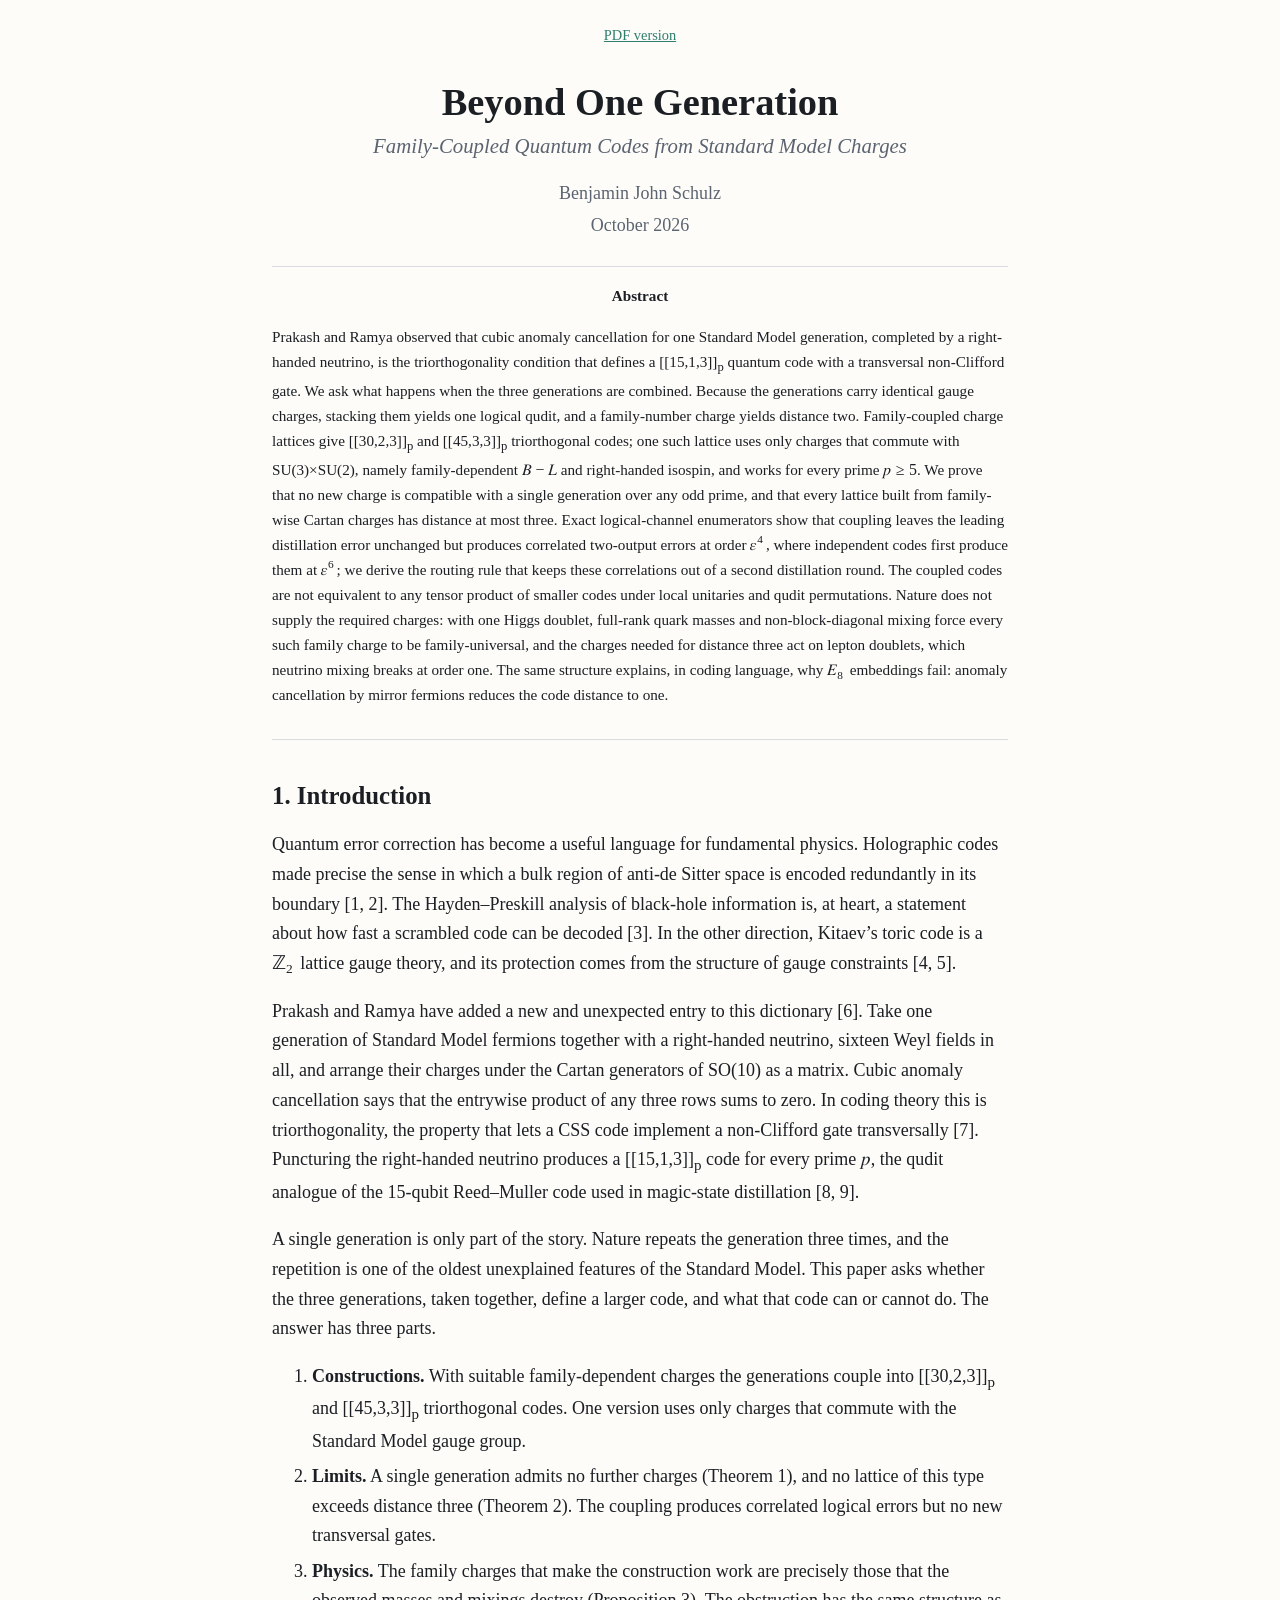
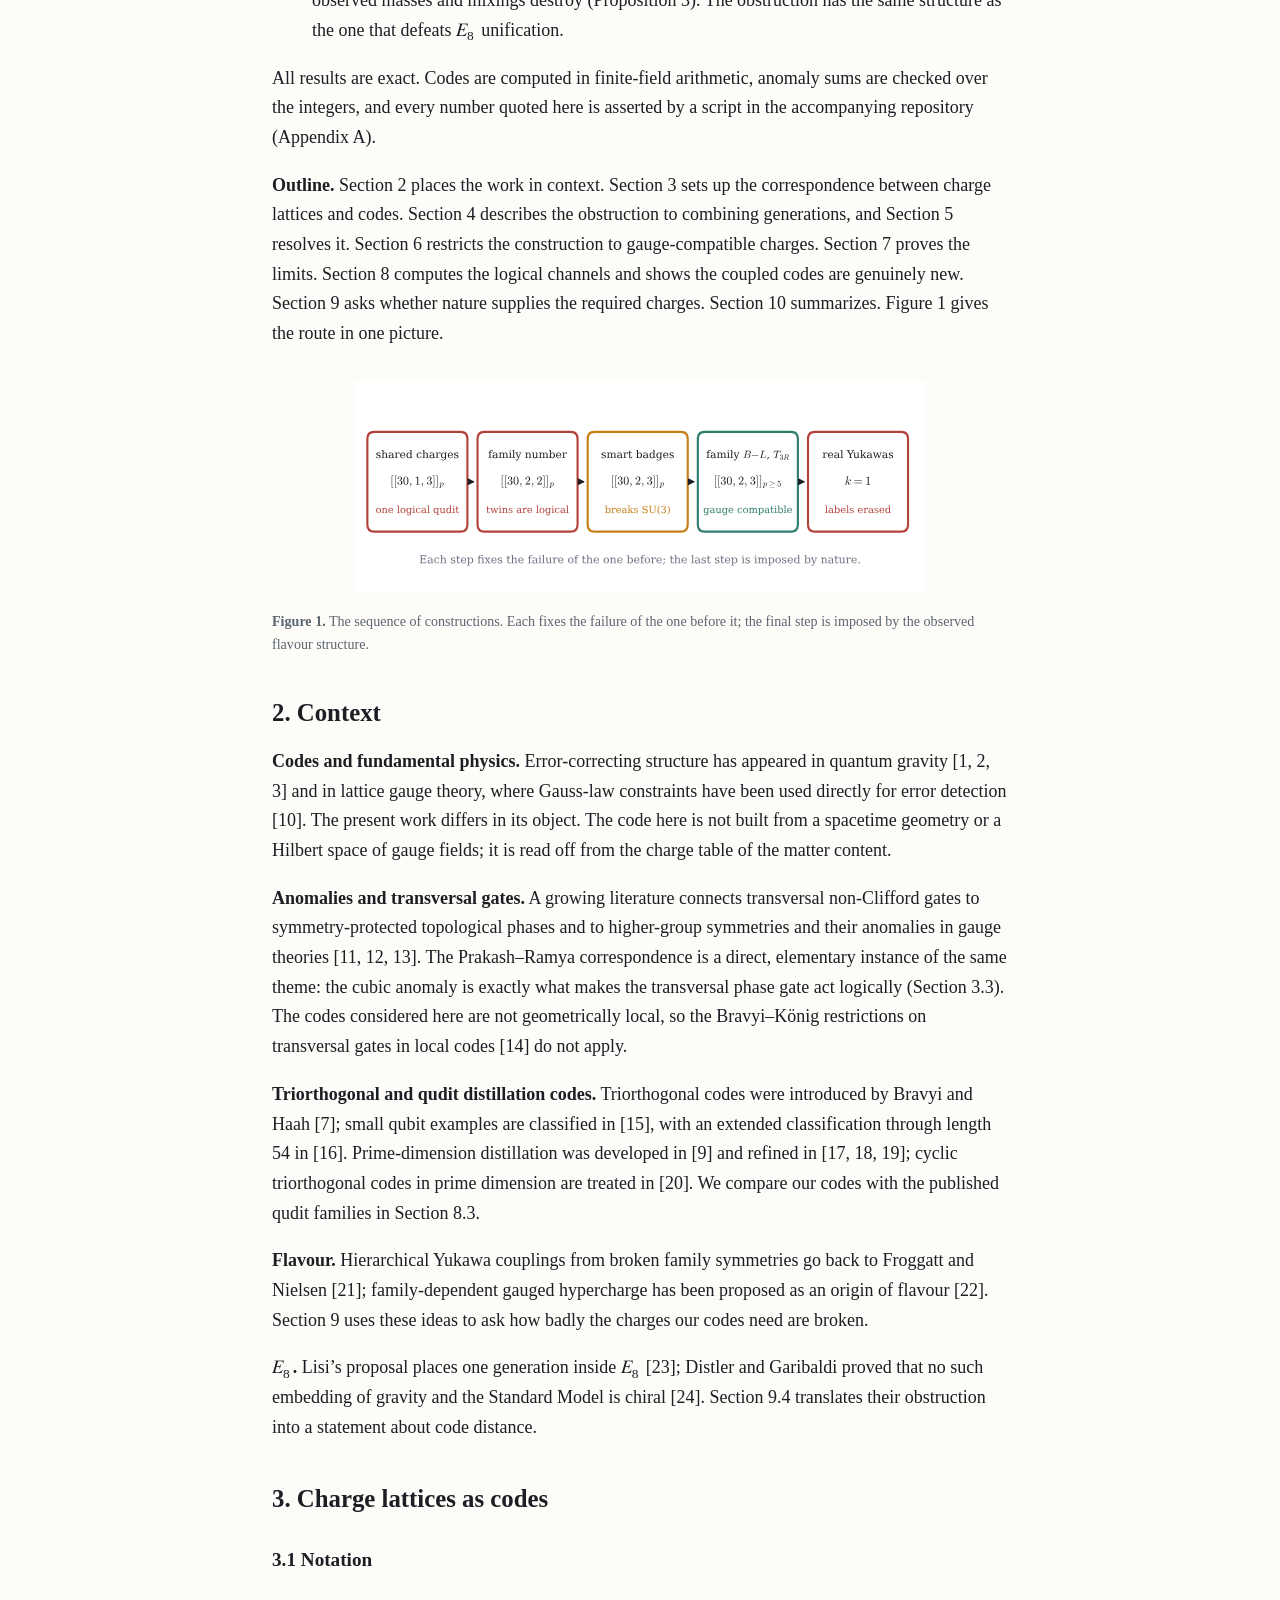
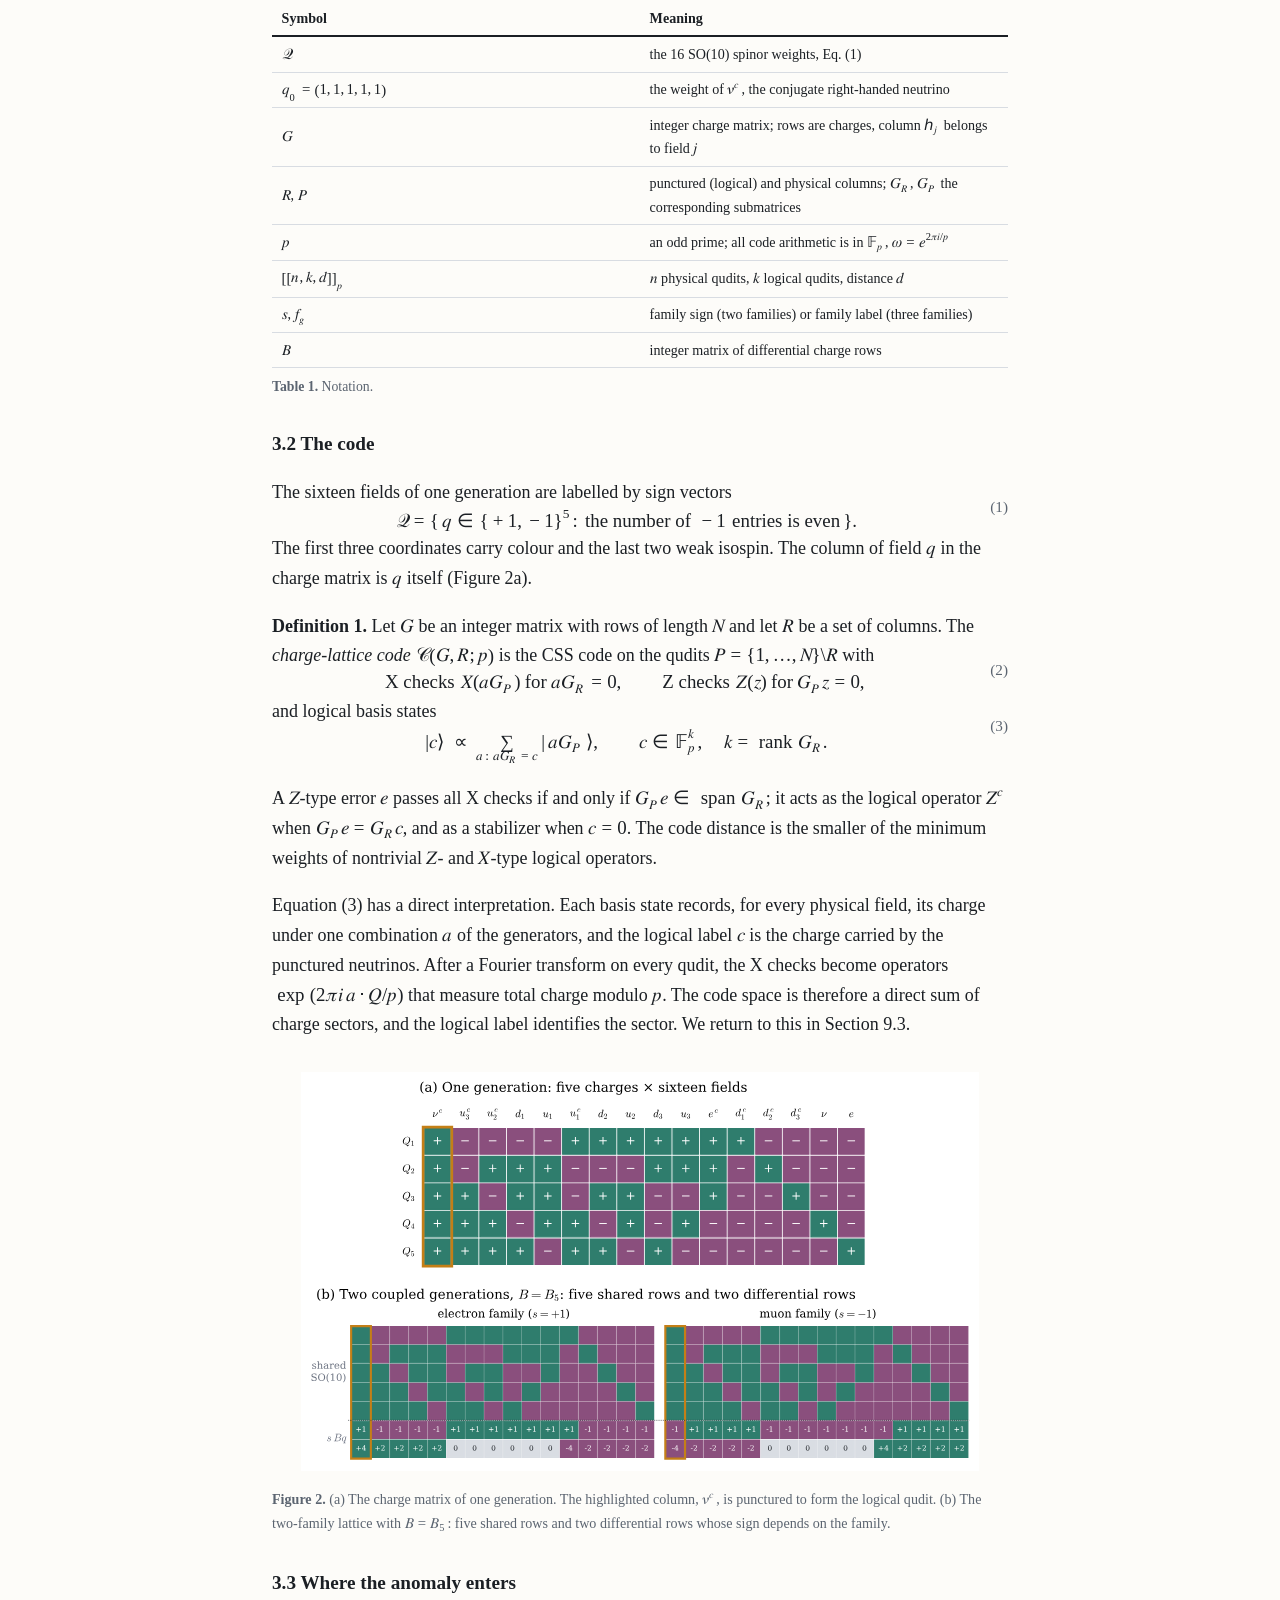
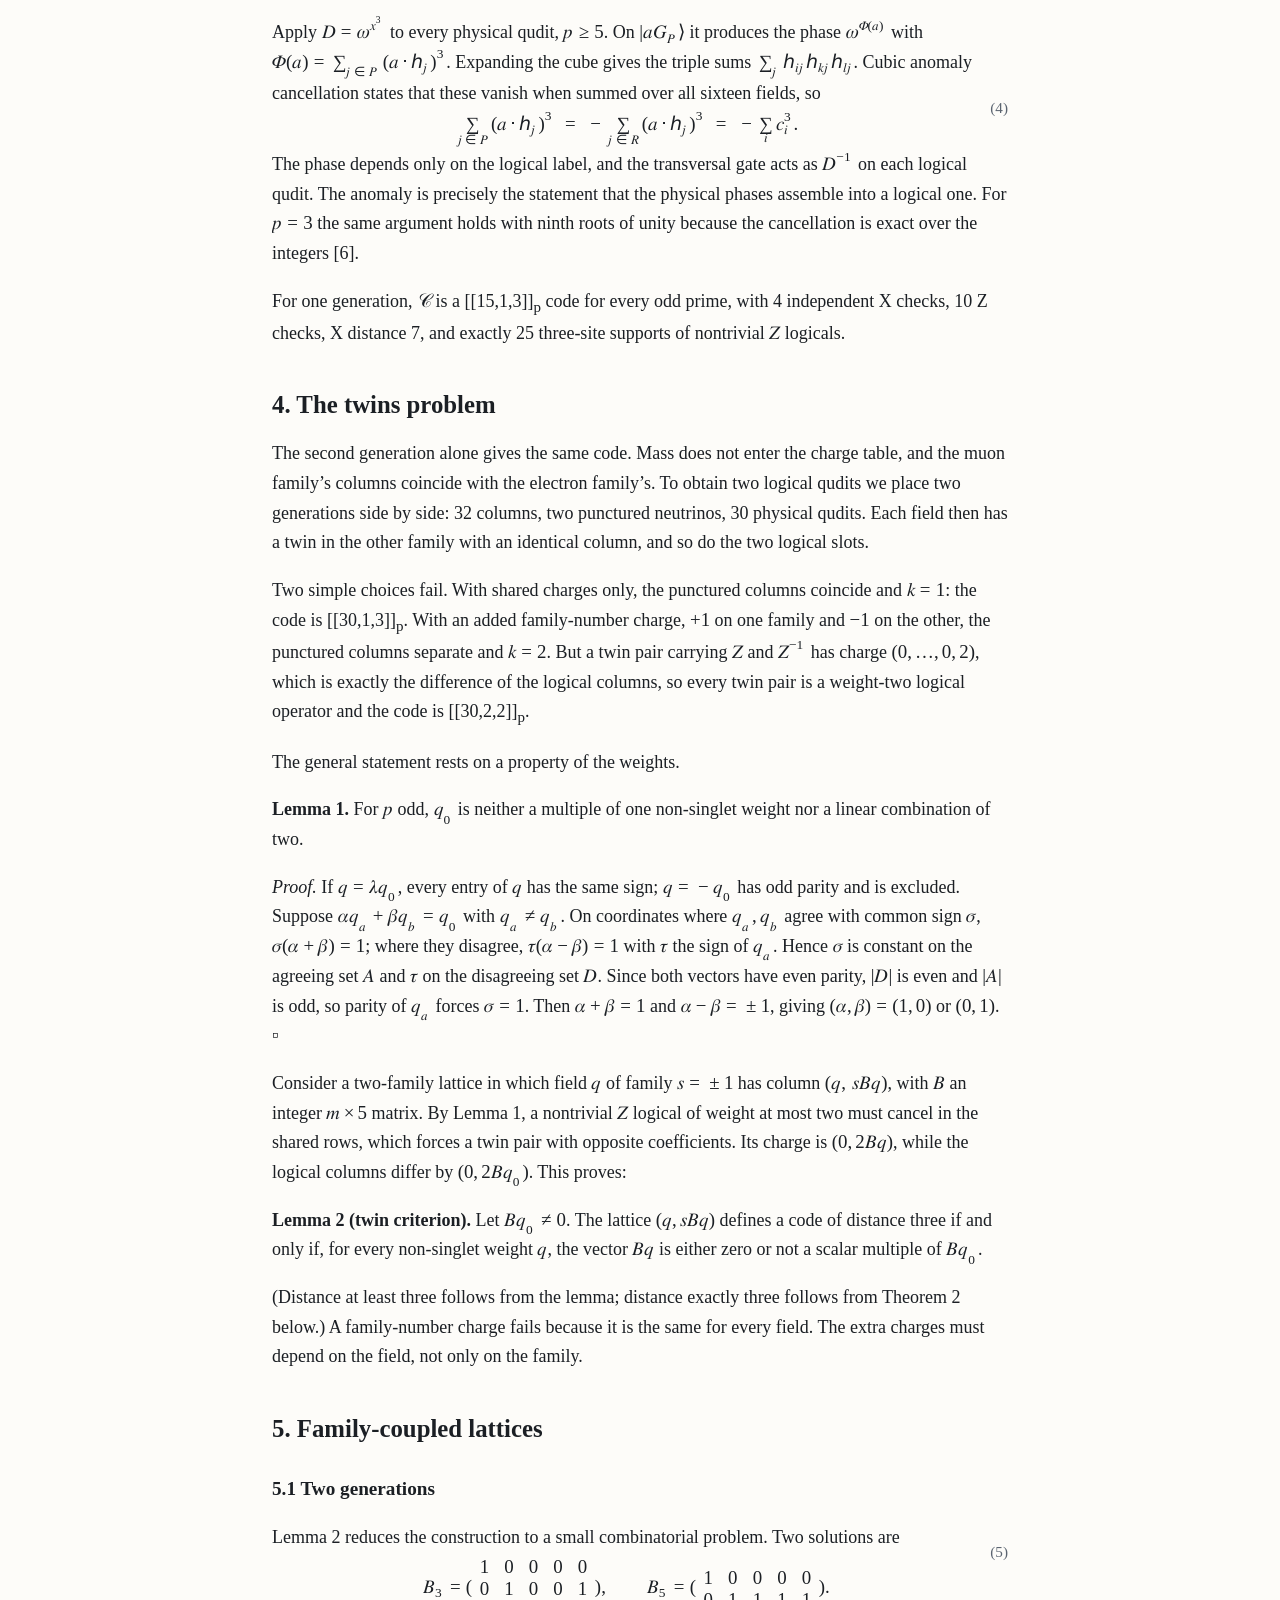
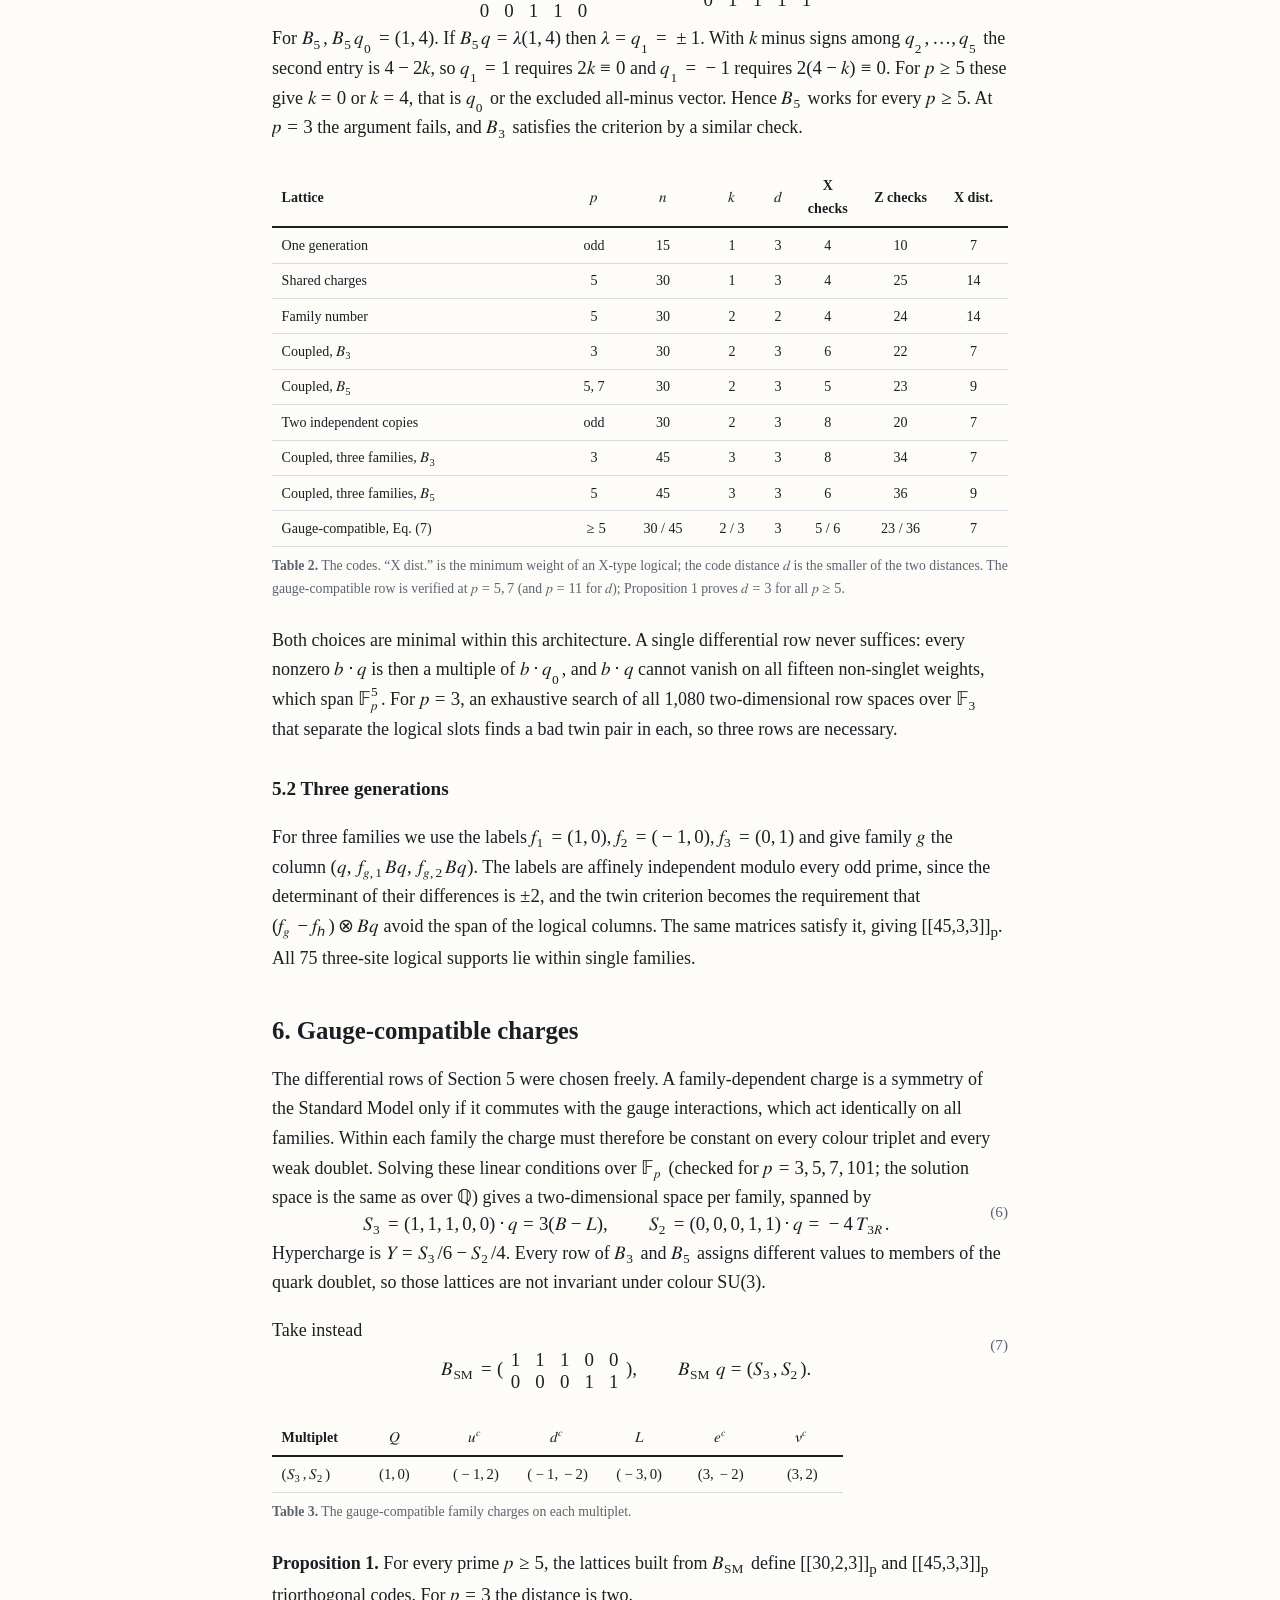
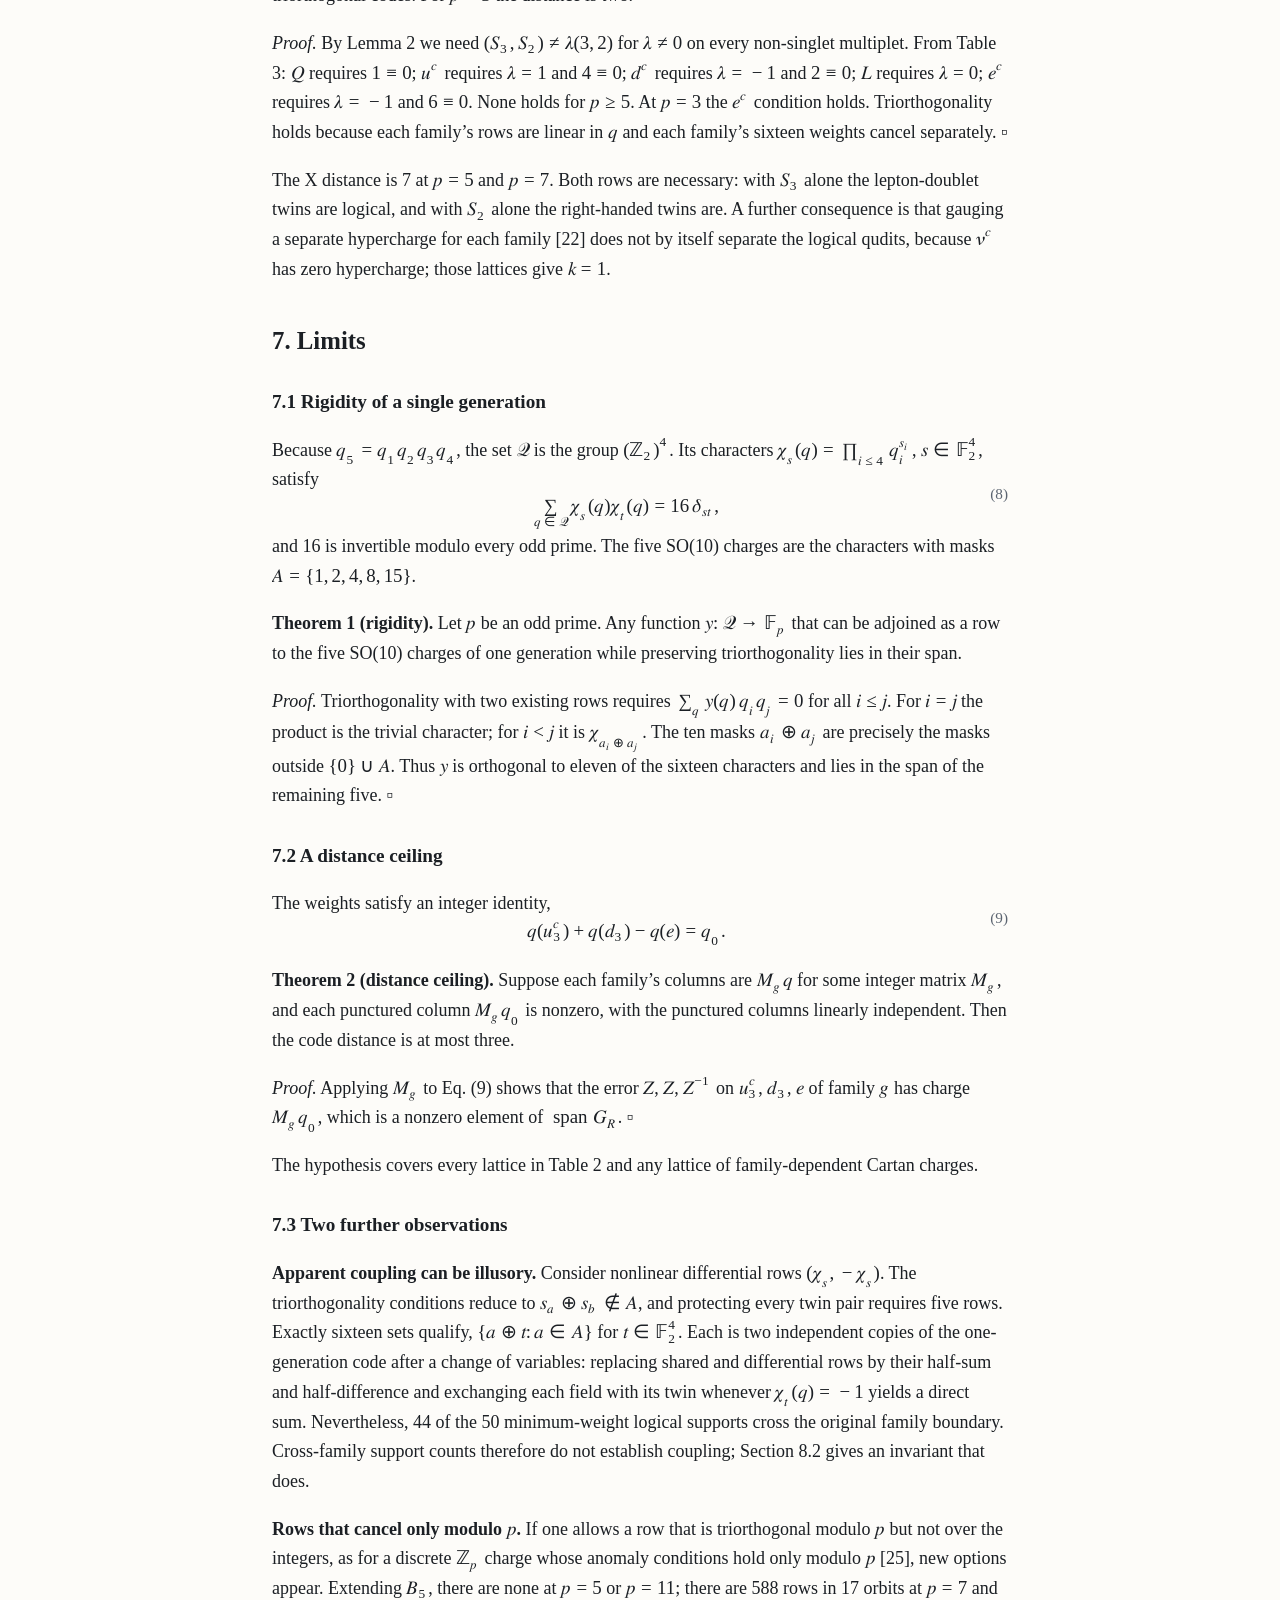
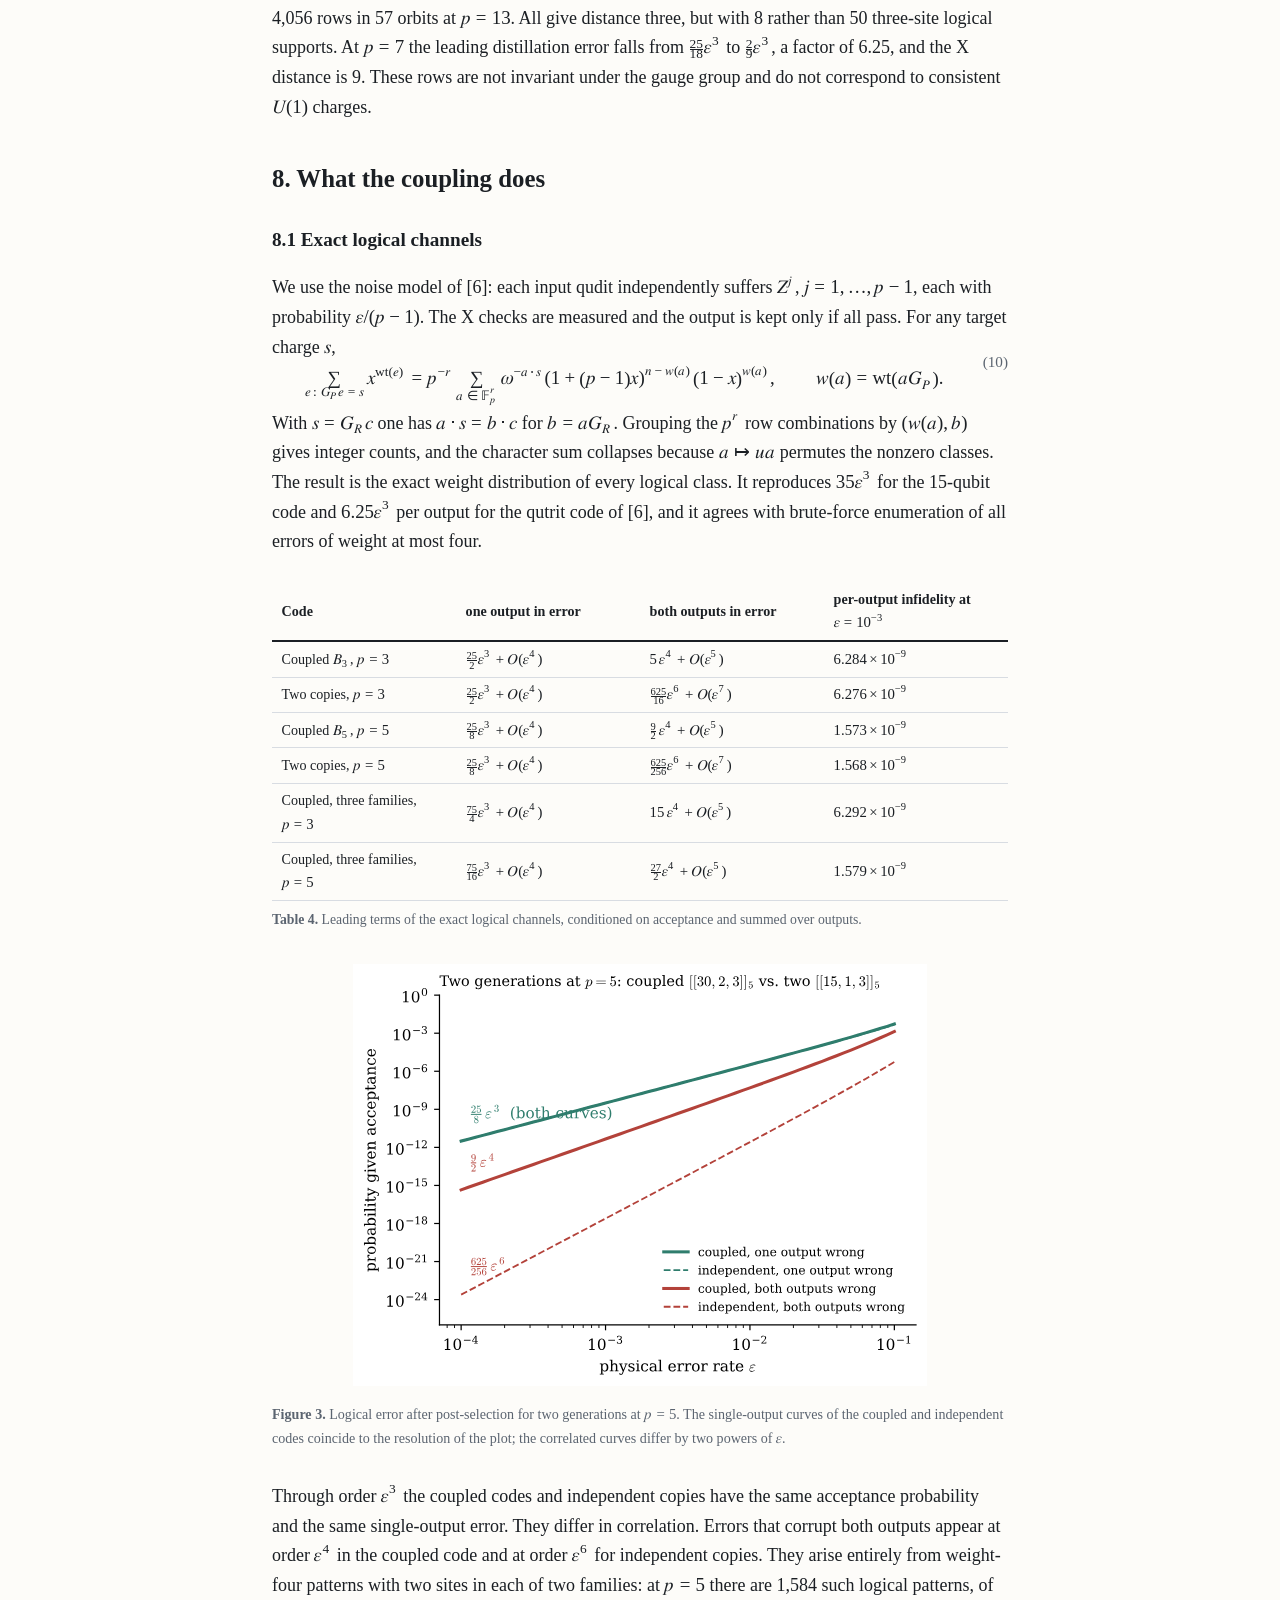
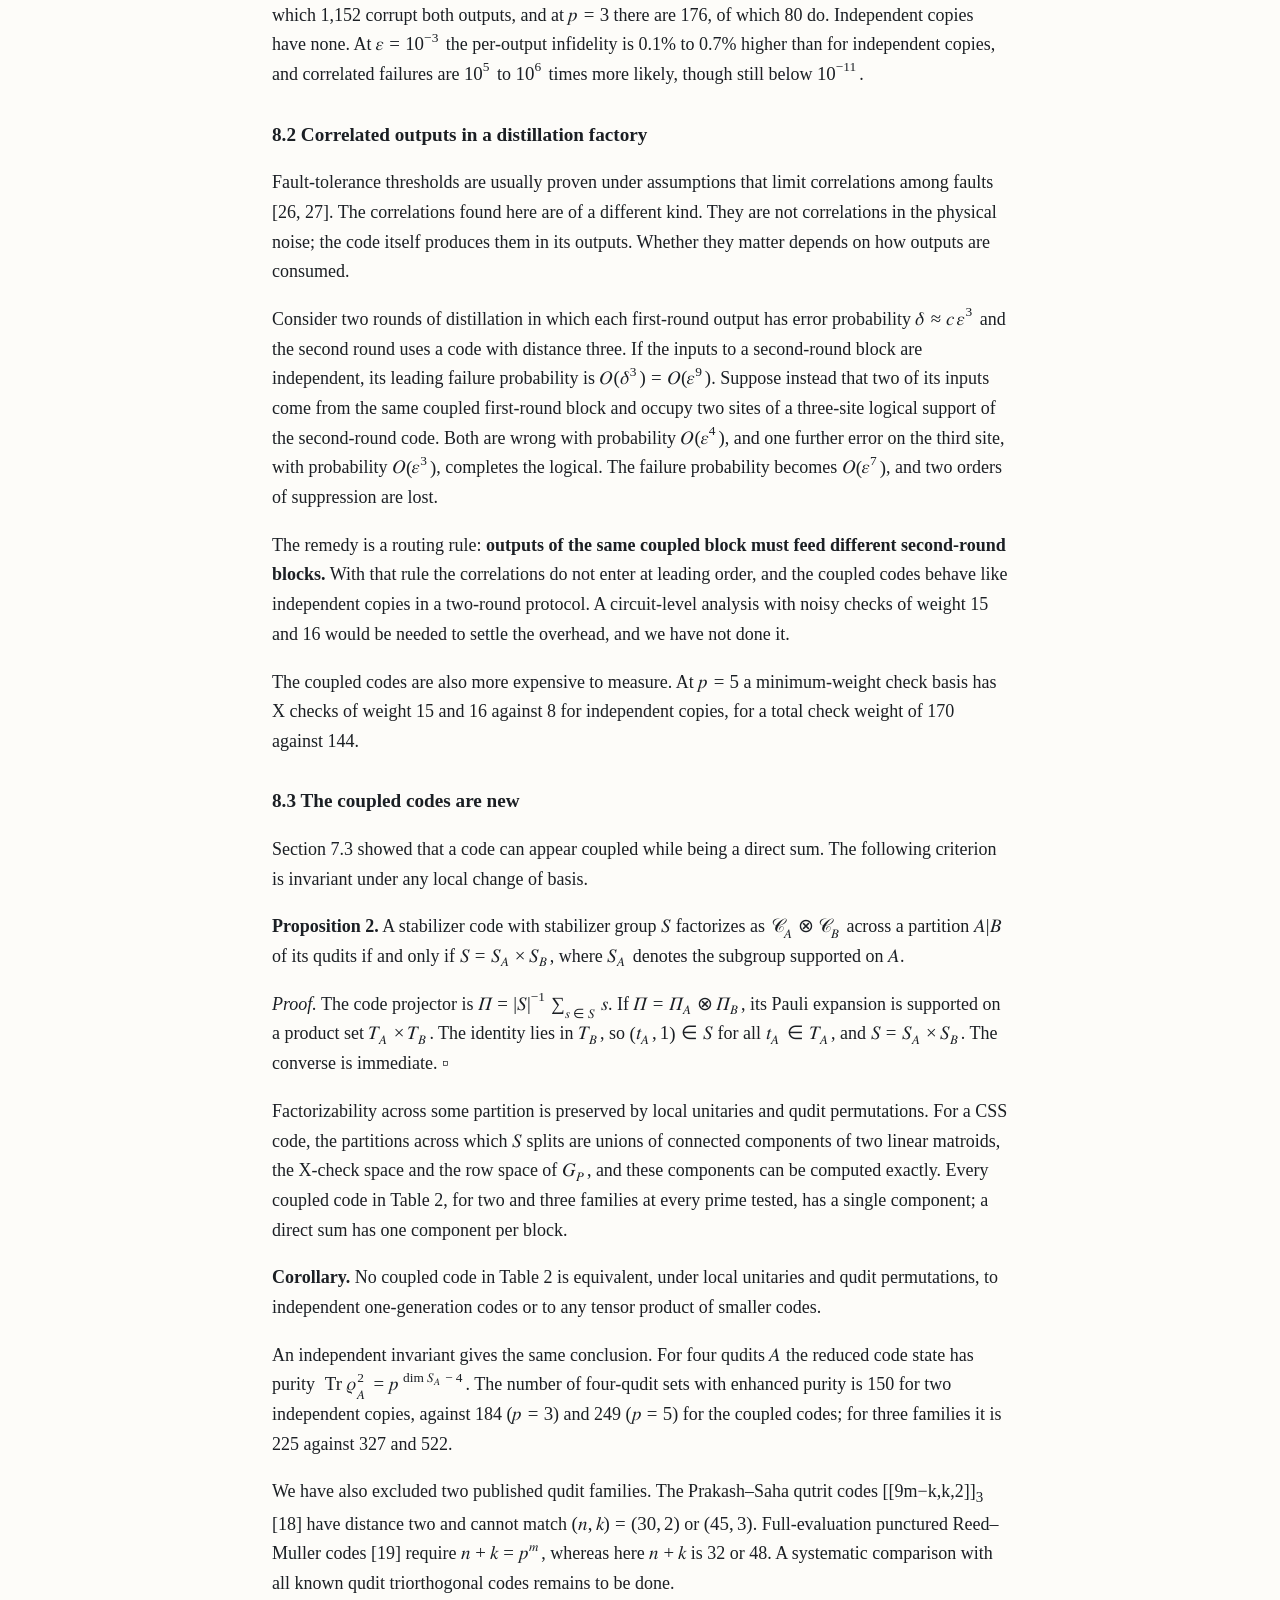
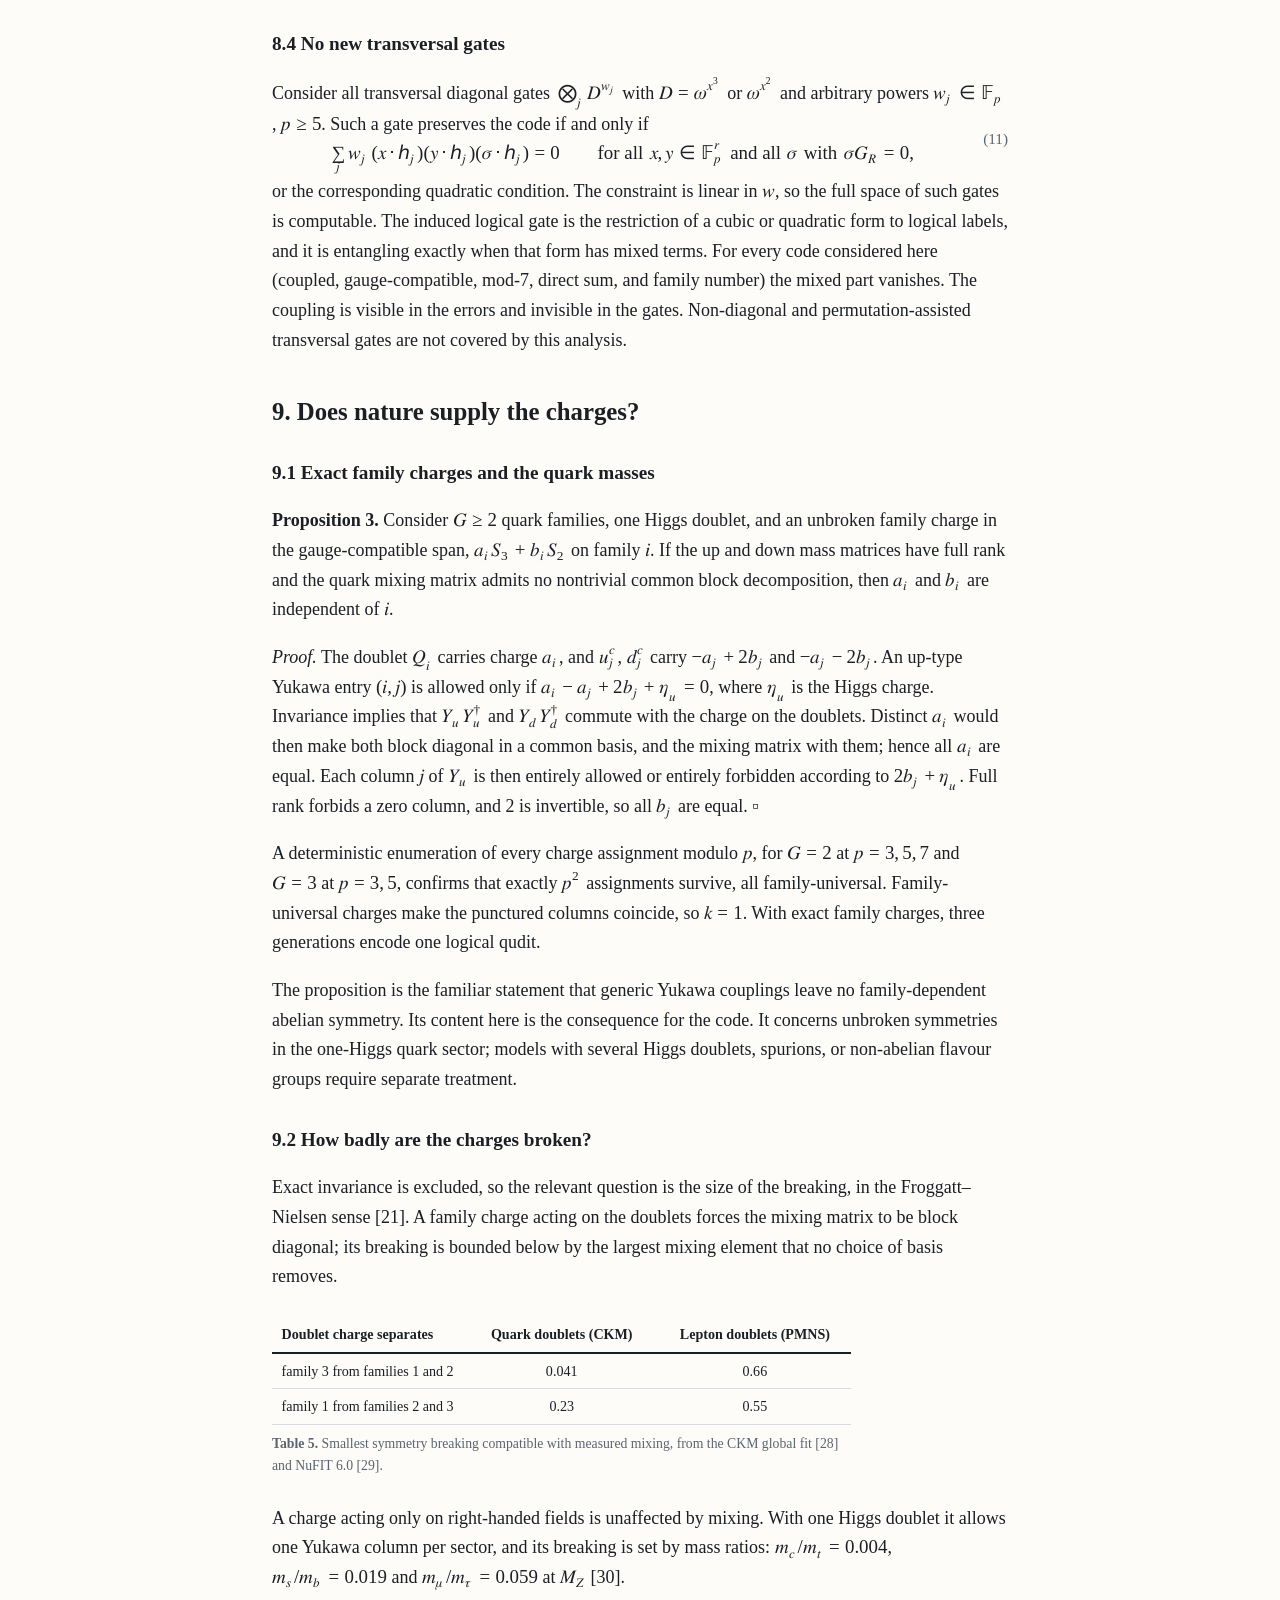
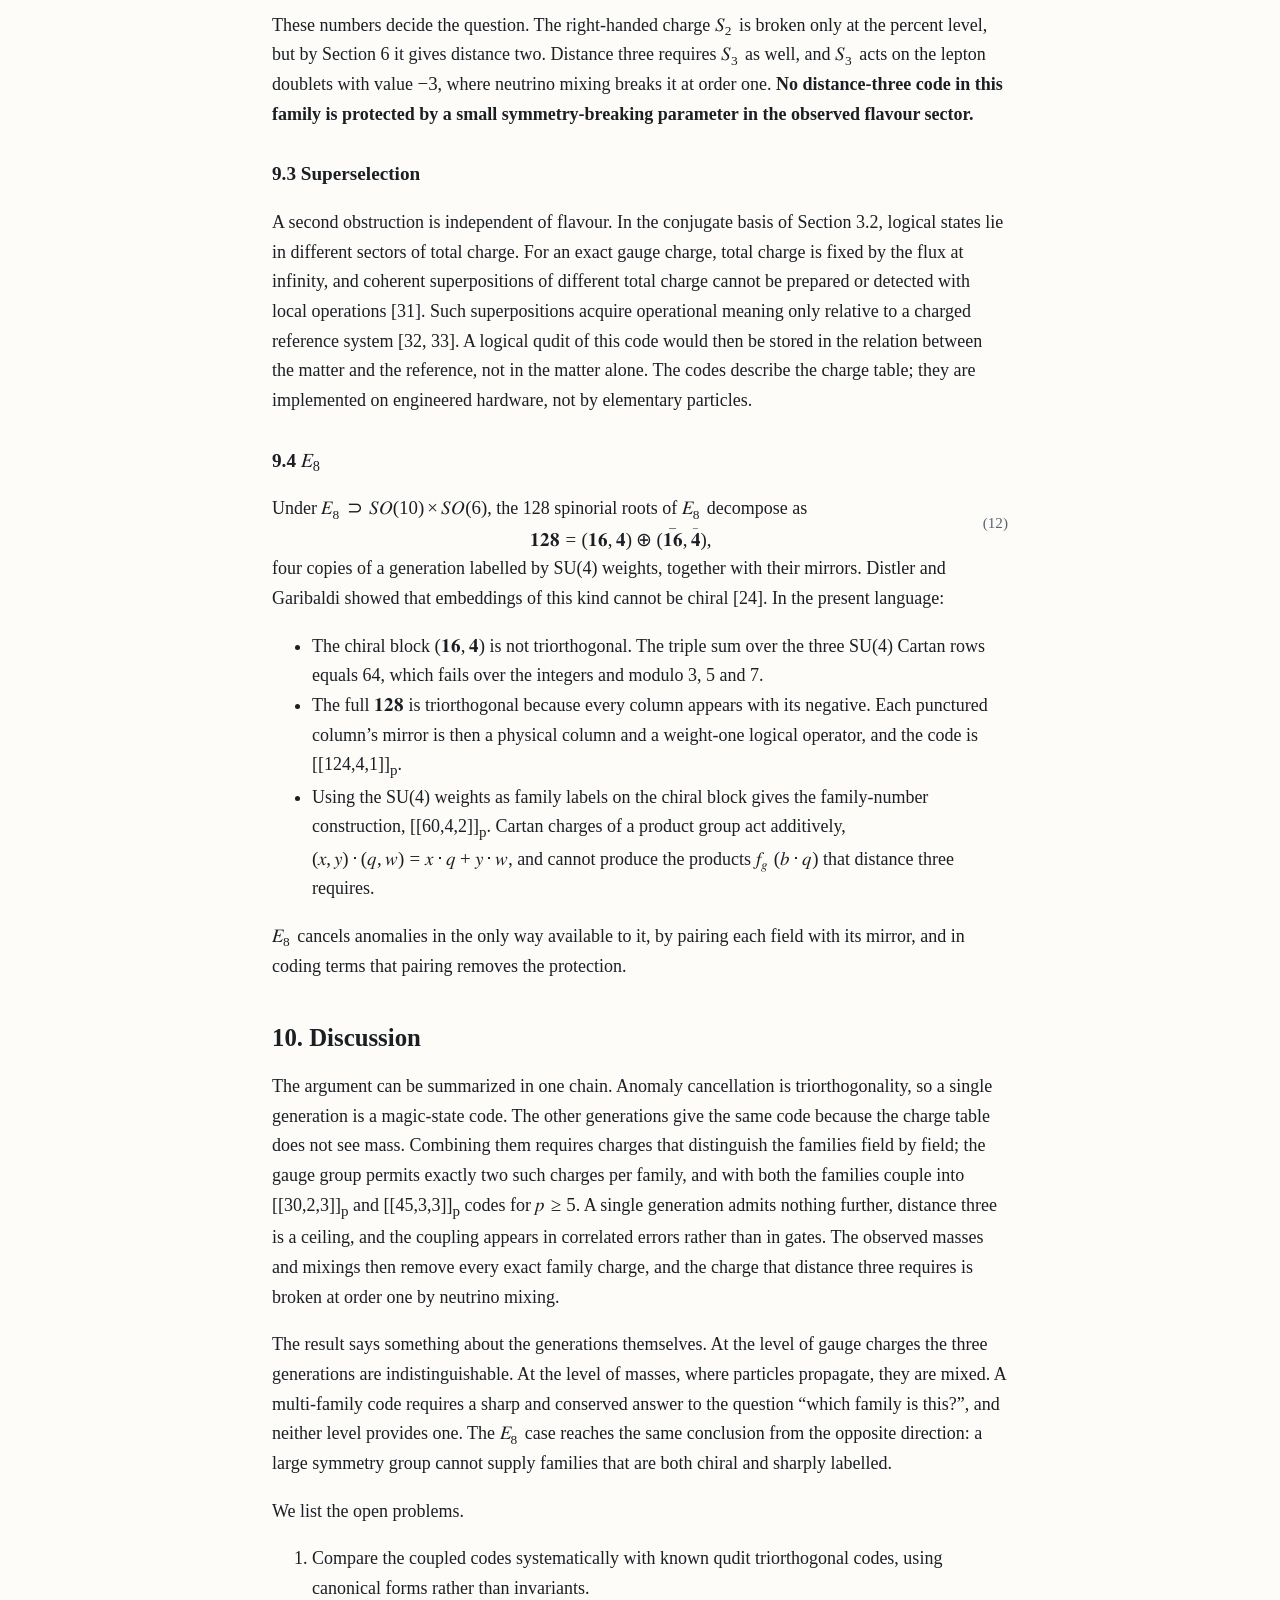
==== commit 2d44d264: "Revise paper toward Preskill-style standard - New Context section placing the work among holographic" ====
--- a/paper/generation_codes.html
+++ b/paper/generation_codes.html
@@ -51,6 +51,10 @@
 p:has(> math[display="block"]){overflow-x:auto}
 body{overflow-wrap:break-word}
 @media (max-width:600px){body{font-size:16.5px;padding:1.5rem 1rem 4rem}h1.title{font-size:1.9rem}}
+.eqno{float:right;margin-top:1.05em;margin-left:.6rem;color:var(--muted);font-size:.95rem}
+.box{border-left:3px solid var(--accent);padding:.1rem 0 .1rem 1rem;margin:1.2rem 0}
+math[display="block"]{text-align:center}
+math[display="block"]{width:fit-content;margin-left:auto;margin-right:auto}
 </style>
 </head>
 <body>
@@ -63,405 +67,479 @@
 <p class="date">October 2026</p>
 <div class="abstract">
 <div class="abstract-title">Abstract</div>
-<p>Prakash and Ramya observed that the cubic anomaly-cancellation
-condition for one Standard Model generation, completed by a right-handed
-neutrino, is the triorthogonality condition that defines a
-[[15,1,3]]<sub>p</sub> quantum code with a transversal non-Clifford
-gate. This paper asks what happens when the three generations are put
-together. Because the generations carry identical gauge charges,
-stacking them gives one logical qudit, and a family-number charge gives
-distance two. We construct family-coupled charge lattices that give
-[[30,2,3]]<sub>p</sub> and [[45,3,3]]<sub>p</sub> triorthogonal codes.
-One version uses only charges that commute with SU(3)×SU(2), namely
-family-dependent
+<p>Prakash and Ramya observed that cubic anomaly cancellation for one
+Standard Model generation, completed by a right-handed neutrino, is the
+triorthogonality condition that defines a [[15,1,3]]<sub>p</sub> quantum
+code with a transversal non-Clifford gate. We ask what happens when the
+three generations are combined. Because the generations carry identical
+gauge charges, stacking them yields one logical qudit, and a
+family-number charge yields distance two. Family-coupled charge lattices
+give [[30,2,3]]<sub>p</sub> and [[45,3,3]]<sub>p</sub> triorthogonal
+codes; one such lattice uses only charges that commute with SU(3)×SU(2),
+namely family-dependent
 <math display="inline" xmlns="http://www.w3.org/1998/Math/MathML"><semantics><mrow><mi>B</mi><mo>−</mo><mi>L</mi></mrow><annotation encoding="application/x-tex">B-L</annotation></semantics></math>
-and right-handed isospin, and it works for every prime
+and right-handed isospin, and works for every prime
 <math display="inline" xmlns="http://www.w3.org/1998/Math/MathML"><semantics><mrow><mi>p</mi><mo>≥</mo><mn>5</mn></mrow><annotation encoding="application/x-tex">p\geq 5</annotation></semantics></math>.
-We prove two limits. No new charge row is compatible with a single
-generation over any odd prime, and every lattice built from family-wise
-Cartan charges has distance at most three. We compute the logical error
-channels exactly. Coupling the families leaves the leading distillation
-error unchanged but produces correlated errors on two outputs at order
+We prove that no new charge is compatible with a single generation over
+any odd prime, and that every lattice built from family-wise Cartan
+charges has distance at most three. Exact logical-channel enumerators
+show that coupling leaves the leading distillation error unchanged but
+produces correlated two-output errors at order
 <math display="inline" xmlns="http://www.w3.org/1998/Math/MathML"><semantics><msup><mi>ε</mi><mn>4</mn></msup><annotation encoding="application/x-tex">\varepsilon^4</annotation></semantics></math>,
 where independent codes first produce them at
-<math display="inline" xmlns="http://www.w3.org/1998/Math/MathML"><semantics><msup><mi>ε</mi><mn>6</mn></msup><annotation encoding="application/x-tex">\varepsilon^6</annotation></semantics></math>.
-The coupled codes are not equivalent to independent copies under any
-local unitary and qudit relabelling. Nature does not supply the needed
-charges. In a one-Higgs quark sector, full-rank masses and
-non-block-diagonal mixing force every family charge to be
-family-universal, and the charges that distance three requires sit on
-lepton doublets, which neutrino mixing breaks at order one. The same
-reasoning shows why
+<math display="inline" xmlns="http://www.w3.org/1998/Math/MathML"><semantics><msup><mi>ε</mi><mn>6</mn></msup><annotation encoding="application/x-tex">\varepsilon^6</annotation></semantics></math>;
+we derive the routing rule that keeps these correlations out of a second
+distillation round. The coupled codes are not equivalent to any tensor
+product of smaller codes under local unitaries and qudit permutations.
+Nature does not supply the required charges: with one Higgs doublet,
+full-rank quark masses and non-block-diagonal mixing force every such
+family charge to be family-universal, and the charges needed for
+distance three act on lepton doublets, which neutrino mixing breaks at
+order one. The same structure explains, in coding language, why
 <math display="inline" xmlns="http://www.w3.org/1998/Math/MathML"><semantics><msub><mi>E</mi><mn>8</mn></msub><annotation encoding="application/x-tex">E_8</annotation></semantics></math>
-fails: restoring anomaly cancellation with mirror fermions drops the
+embeddings fail: anomaly cancellation by mirror fermions reduces the
 code distance to one.</p>
 </div>
 </header>
-<h1 id="the-question">1. The question</h1>
-<p>There is a curious fact about the Standard Model that Shiroman
-Prakash and K. L. Ramya pointed out this month [1]. Take one generation
-of matter, the up and down quarks in three colours, the electron, the
-neutrino, and add a right-handed neutrino. That makes sixteen fields.
-Write down how each field responds to the forces, which is a table of
-numbers called charges. For the theory to make sense quantum
-mechanically, the charges must cancel a certain cubic sum. This is
-anomaly cancellation, and it is the reason a generation has exactly the
-fields it has.</p>
-<p>Now forget the physics and look at the table as a quantum engineer
-would. The anomaly condition says that if you take any three rows of the
-table, multiply them entry by entry, and add up the result, you get
-zero. Quantum coding theorists have a name for a matrix with that
-property. They call it triorthogonal, and a triorthogonal matrix defines
-a quantum error-correcting code with a special property: a certain
-non-Clifford gate can be applied to the encoded information just by
-applying the same simple gate to every physical qudit. Codes of this
-kind are the engine of magic-state distillation [2, 3, 4], which is how
-a fault-tolerant quantum computer gets the one ingredient it cannot make
-cheaply.</p>
-<p>So one generation of matter, with the right-handed neutrino set aside
-as the logical slot, is a 15-qudit code that protects one quantum digit.
-For qubits it is the familiar 15-qubit Reed–Muller code. For a prime
-<math display="inline" xmlns="http://www.w3.org/1998/Math/MathML"><semantics><mi>p</mi><annotation encoding="application/x-tex">p</annotation></semantics></math>
-it is a [[15,1,3]]<sub>p</sub> code.</p>
-<p>The obvious question is what happens with the other generations.
-Nature repeats the generation twice: charm, strange, muon and its
-neutrino; then top, bottom, tau and its neutrino. Do three generations
-make a bigger code? This paper answers that question, and the answer has
-three parts.</p>
+<h1 id="introduction">1. Introduction</h1>
+<p>Quantum error correction has become a useful language for fundamental
+physics. Holographic codes made precise the sense in which a bulk region
+of anti-de Sitter space is encoded redundantly in its boundary [1, 2].
+The Hayden–Preskill analysis of black-hole information is, at heart, a
+statement about how fast a scrambled code can be decoded [3]. In the
+other direction, Kitaev’s toric code is a
+<math display="inline" xmlns="http://www.w3.org/1998/Math/MathML"><semantics><msub><mi>ℤ</mi><mn>2</mn></msub><annotation encoding="application/x-tex">\mathbb Z_2</annotation></semantics></math>
+lattice gauge theory, and its protection comes from the structure of
+gauge constraints [4, 5].</p>
+<p>Prakash and Ramya have added a new and unexpected entry to this
+dictionary [6]. Take one generation of Standard Model fermions together
+with a right-handed neutrino, sixteen Weyl fields in all, and arrange
+their charges under the Cartan generators of SO(10) as a matrix. Cubic
+anomaly cancellation says that the entrywise product of any three rows
+sums to zero. In coding theory this is triorthogonality, the property
+that lets a CSS code implement a non-Clifford gate transversally [7].
+Puncturing the right-handed neutrino produces a [[15,1,3]]<sub>p</sub>
+code for every prime
+<math display="inline" xmlns="http://www.w3.org/1998/Math/MathML"><semantics><mi>p</mi><annotation encoding="application/x-tex">p</annotation></semantics></math>,
+the qudit analogue of the 15-qubit Reed–Muller code used in magic-state
+distillation [8, 9].</p>
+<p>A single generation is only part of the story. Nature repeats the
+generation three times, and the repetition is one of the oldest
+unexplained features of the Standard Model. This paper asks whether the
+three generations, taken together, define a larger code, and what that
+code can or cannot do. The answer has three parts.</p>
 <ol type="1">
-<li><strong>Mathematically, yes.</strong> With the right extra charges
-the families couple into [[30,2,3]]<sub>p</sub> and
-[[45,3,3]]<sub>p</sub> codes. These are not disguised copies of the
-one-generation code.</li>
-<li><strong>There are hard limits.</strong> A single generation admits
-no extra charges at all, and no lattice of this kind gets past distance
-three.</li>
-<li><strong>Physically, no.</strong> The extra charges that make the
-coupling work are exactly the ones the observed masses and mixings
-destroy.</li>
+<li><strong>Constructions.</strong> With suitable family-dependent
+charges the generations couple into [[30,2,3]]<sub>p</sub> and
+[[45,3,3]]<sub>p</sub> triorthogonal codes. One version uses only
+charges that commute with the Standard Model gauge group.</li>
+<li><strong>Limits.</strong> A single generation admits no further
+charges (Theorem 1), and no lattice of this type exceeds distance three
+(Theorem 2). The coupling produces correlated logical errors but no new
+transversal gates.</li>
+<li><strong>Physics.</strong> The family charges that make the
+construction work are precisely those that the observed masses and
+mixings destroy (Proposition 3). The obstruction has the same structure
+as the one that defeats
+<math display="inline" xmlns="http://www.w3.org/1998/Math/MathML"><semantics><msub><mi>E</mi><mn>8</mn></msub><annotation encoding="application/x-tex">E_8</annotation></semantics></math>
+unification.</li>
 </ol>
-<p>Along the way we will see that the coupling has one visible
-signature, correlated errors, and that the reason the construction fails
-in nature is the same reason
+<p>All results are exact. Codes are computed in finite-field arithmetic,
+anomaly sums are checked over the integers, and every number quoted here
+is asserted by a script in the accompanying repository (Appendix A).</p>
+<p><strong>Outline.</strong> Section 2 places the work in context.
+Section 3 sets up the correspondence between charge lattices and codes.
+Section 4 describes the obstruction to combining generations, and
+Section 5 resolves it. Section 6 restricts the construction to
+gauge-compatible charges. Section 7 proves the limits. Section 8
+computes the logical channels and shows the coupled codes are genuinely
+new. Section 9 asks whether nature supplies the required charges.
+Section 10 summarizes. Figure 1 gives the route in one picture.</p>
+<figure>
+<img src="[data-uri]" alt="Figure 1. The sequence of constructions. Each fixes the failure of the one before it; the final step is imposed by the observed flavour structure." />
+<figcaption aria-hidden="true"><strong>Figure 1.</strong> The sequence
+of constructions. Each fixes the failure of the one before it; the final
+step is imposed by the observed flavour structure.</figcaption>
+</figure>
+<h1 id="context">2. Context</h1>
+<p><strong>Codes and fundamental physics.</strong> Error-correcting
+structure has appeared in quantum gravity [1, 2, 3] and in lattice gauge
+theory, where Gauss-law constraints have been used directly for error
+detection [10]. The present work differs in its object. The code here is
+not built from a spacetime geometry or a Hilbert space of gauge fields;
+it is read off from the charge table of the matter content.</p>
+<p><strong>Anomalies and transversal gates.</strong> A growing
+literature connects transversal non-Clifford gates to symmetry-protected
+topological phases and to higher-group symmetries and their anomalies in
+gauge theories [11, 12, 13]. The Prakash–Ramya correspondence is a
+direct, elementary instance of the same theme: the cubic anomaly is
+exactly what makes the transversal phase gate act logically (Section
+3.3). The codes considered here are not geometrically local, so the
+Bravyi–König restrictions on transversal gates in local codes [14] do
+not apply.</p>
+<p><strong>Triorthogonal and qudit distillation codes.</strong>
+Triorthogonal codes were introduced by Bravyi and Haah [7]; small qubit
+examples are classified in [15], with an extended classification through
+length 54 in [16]. Prime-dimension distillation was developed in [9] and
+refined in [17, 18, 19]; cyclic triorthogonal codes in prime dimension
+are treated in [20]. We compare our codes with the published qudit
+families in Section 8.3.</p>
+<p><strong>Flavour.</strong> Hierarchical Yukawa couplings from broken
+family symmetries go back to Froggatt and Nielsen [21]; family-dependent
+gauged hypercharge has been proposed as an origin of flavour [22].
+Section 9 uses these ideas to ask how badly the charges our codes need
+are broken.</p>
+<p><strong><math display="inline" xmlns="http://www.w3.org/1998/Math/MathML"><semantics><msub><mi>E</mi><mn>8</mn></msub><annotation encoding="application/x-tex">E_8</annotation></semantics></math>.</strong>
+Lisi’s proposal places one generation inside
 <math display="inline" xmlns="http://www.w3.org/1998/Math/MathML"><semantics><msub><mi>E</mi><mn>8</mn></msub><annotation encoding="application/x-tex">E_8</annotation></semantics></math>
-grand unification fails.</p>
-<p>Figure 1 shows the route. Everything here is exact. The codes are
-computed in finite-field arithmetic, the anomaly sums are checked over
-the integers, and every number in this paper is asserted by a script in
-the repository that accompanies it (Appendix A).</p>
+[23]; Distler and Garibaldi proved that no such embedding of gravity and
+the Standard Model is chiral [24]. Section 9.4 translates their
+obstruction into a statement about code distance.</p>
+<h1 id="charge-lattices-as-codes">3. Charge lattices as codes</h1>
+<h2 id="notation">3.1 Notation</h2>
+<table>
+<caption><strong>Table 1.</strong> Notation.</caption>
+<colgroup>
+<col style="width: 50%" />
+<col style="width: 50%" />
+</colgroup>
+<thead>
+<tr class="header">
+<th style="text-align: left;">Symbol</th>
+<th style="text-align: left;">Meaning</th>
+</tr>
+</thead>
+<tbody>
+<tr class="odd">
+<td style="text-align: left;"><math display="inline" xmlns="http://www.w3.org/1998/Math/MathML"><semantics><mi>𝒬</mi><annotation encoding="application/x-tex">\mathcal Q</annotation></semantics></math></td>
+<td style="text-align: left;">the 16 SO(10) spinor weights, Eq. (1)</td>
+</tr>
+<tr class="even">
+<td style="text-align: left;"><math display="inline" xmlns="http://www.w3.org/1998/Math/MathML"><semantics><mrow><msub><mi>q</mi><mn>0</mn></msub><mo>=</mo><mrow><mo stretchy="true" form="prefix">(</mo><mn>1</mn><mo>,</mo><mn>1</mn><mo>,</mo><mn>1</mn><mo>,</mo><mn>1</mn><mo>,</mo><mn>1</mn><mo stretchy="true" form="postfix">)</mo></mrow></mrow><annotation encoding="application/x-tex">q_0=(1,1,1,1,1)</annotation></semantics></math></td>
+<td style="text-align: left;">the weight of
+<math display="inline" xmlns="http://www.w3.org/1998/Math/MathML"><semantics><msup><mi>ν</mi><mi>c</mi></msup><annotation encoding="application/x-tex">\nu^c</annotation></semantics></math>,
+the conjugate right-handed neutrino</td>
+</tr>
+<tr class="odd">
+<td style="text-align: left;"><math display="inline" xmlns="http://www.w3.org/1998/Math/MathML"><semantics><mi>G</mi><annotation encoding="application/x-tex">G</annotation></semantics></math></td>
+<td style="text-align: left;">integer charge matrix; rows are charges,
+column
+<math display="inline" xmlns="http://www.w3.org/1998/Math/MathML"><semantics><msub><mi>h</mi><mi>j</mi></msub><annotation encoding="application/x-tex">h_j</annotation></semantics></math>
+belongs to field
+<math display="inline" xmlns="http://www.w3.org/1998/Math/MathML"><semantics><mi>j</mi><annotation encoding="application/x-tex">j</annotation></semantics></math></td>
+</tr>
+<tr class="even">
+<td style="text-align: left;"><math display="inline" xmlns="http://www.w3.org/1998/Math/MathML"><semantics><mi>R</mi><annotation encoding="application/x-tex">R</annotation></semantics></math>,
+<math display="inline" xmlns="http://www.w3.org/1998/Math/MathML"><semantics><mi>P</mi><annotation encoding="application/x-tex">P</annotation></semantics></math></td>
+<td style="text-align: left;">punctured (logical) and physical columns;
+<math display="inline" xmlns="http://www.w3.org/1998/Math/MathML"><semantics><msub><mi>G</mi><mi>R</mi></msub><annotation encoding="application/x-tex">G_R</annotation></semantics></math>,
+<math display="inline" xmlns="http://www.w3.org/1998/Math/MathML"><semantics><msub><mi>G</mi><mi>P</mi></msub><annotation encoding="application/x-tex">G_P</annotation></semantics></math>
+the corresponding submatrices</td>
+</tr>
+<tr class="odd">
+<td style="text-align: left;"><math display="inline" xmlns="http://www.w3.org/1998/Math/MathML"><semantics><mi>p</mi><annotation encoding="application/x-tex">p</annotation></semantics></math></td>
+<td style="text-align: left;">an odd prime; all code arithmetic is in
+<math display="inline" xmlns="http://www.w3.org/1998/Math/MathML"><semantics><msub><mi>𝔽</mi><mi>p</mi></msub><annotation encoding="application/x-tex">\mathbb F_p</annotation></semantics></math>,
+<math display="inline" xmlns="http://www.w3.org/1998/Math/MathML"><semantics><mrow><mi>ω</mi><mo>=</mo><msup><mi>e</mi><mrow><mn>2</mn><mi>π</mi><mi>i</mi><mi>/</mi><mi>p</mi></mrow></msup></mrow><annotation encoding="application/x-tex">\omega=e^{2\pi i/p}</annotation></semantics></math></td>
+</tr>
+<tr class="even">
+<td style="text-align: left;"><math display="inline" xmlns="http://www.w3.org/1998/Math/MathML"><semantics><msub><mrow><mo stretchy="true" form="prefix">[</mo><mrow><mo stretchy="true" form="prefix">[</mo><mi>n</mi><mo>,</mo><mi>k</mi><mo>,</mo><mi>d</mi><mo stretchy="true" form="postfix">]</mo></mrow><mo stretchy="true" form="postfix">]</mo></mrow><mi>p</mi></msub><annotation encoding="application/x-tex">[[n,k,d]]_p</annotation></semantics></math></td>
+<td style="text-align: left;"><math display="inline" xmlns="http://www.w3.org/1998/Math/MathML"><semantics><mi>n</mi><annotation encoding="application/x-tex">n</annotation></semantics></math>
+physical qudits,
+<math display="inline" xmlns="http://www.w3.org/1998/Math/MathML"><semantics><mi>k</mi><annotation encoding="application/x-tex">k</annotation></semantics></math>
+logical qudits, distance
+<math display="inline" xmlns="http://www.w3.org/1998/Math/MathML"><semantics><mi>d</mi><annotation encoding="application/x-tex">d</annotation></semantics></math></td>
+</tr>
+<tr class="odd">
+<td style="text-align: left;"><math display="inline" xmlns="http://www.w3.org/1998/Math/MathML"><semantics><mi>s</mi><annotation encoding="application/x-tex">s</annotation></semantics></math>,
+<math display="inline" xmlns="http://www.w3.org/1998/Math/MathML"><semantics><msub><mi>f</mi><mi>g</mi></msub><annotation encoding="application/x-tex">f_g</annotation></semantics></math></td>
+<td style="text-align: left;">family sign (two families) or family label
+(three families)</td>
+</tr>
+<tr class="even">
+<td style="text-align: left;"><math display="inline" xmlns="http://www.w3.org/1998/Math/MathML"><semantics><mi>B</mi><annotation encoding="application/x-tex">B</annotation></semantics></math></td>
+<td style="text-align: left;">integer matrix of differential charge
+rows</td>
+</tr>
+</tbody>
+</table>
+<h2 id="the-code">3.2 The code</h2>
+<p>The sixteen fields of one generation are labelled by sign vectors
+<span class="eqno">(1)</span><math display="block" xmlns="http://www.w3.org/1998/Math/MathML"><semantics><mrow><mi>𝒬</mi><mo>=</mo><mo minsize="1.2" maxsize="1.2" stretchy="false" form="prefix">{</mo><mspace width="0.167em"></mspace><mi>q</mi><mo>∈</mo><mo stretchy="false" form="prefix">{</mo><mo>+</mo><mn>1</mn><mo>,</mo><mo>−</mo><mn>1</mn><msup><mo stretchy="false" form="postfix">}</mo><mn>5</mn></msup><mo>:</mo><mspace width="0.222em"></mspace><mrow><mtext mathvariant="normal">the number of </mtext><mspace width="0.333em"></mspace></mrow><mo>−</mo><mn>1</mn><mrow><mspace width="0.333em"></mspace><mtext mathvariant="normal"> entries is even</mtext></mrow><mspace width="0.167em"></mspace><mo minsize="1.2" maxsize="1.2" stretchy="false" form="postfix">}</mo><mi>.</mi></mrow><annotation encoding="application/x-tex">
+\mathcal Q=\big\{\,q\in\{+1,-1\}^5:\ \text{the number of }-1\text{ entries is even}\,\big\}. 
+</annotation></semantics></math> The first three coordinates carry
+colour and the last two weak isospin. The column of field
+<math display="inline" xmlns="http://www.w3.org/1998/Math/MathML"><semantics><mi>q</mi><annotation encoding="application/x-tex">q</annotation></semantics></math>
+in the charge matrix is
+<math display="inline" xmlns="http://www.w3.org/1998/Math/MathML"><semantics><mi>q</mi><annotation encoding="application/x-tex">q</annotation></semantics></math>
+itself (Figure 2a).</p>
+<p><strong>Definition 1.</strong> Let
+<math display="inline" xmlns="http://www.w3.org/1998/Math/MathML"><semantics><mi>G</mi><annotation encoding="application/x-tex">G</annotation></semantics></math>
+be an integer matrix with rows of length
+<math display="inline" xmlns="http://www.w3.org/1998/Math/MathML"><semantics><mi>N</mi><annotation encoding="application/x-tex">N</annotation></semantics></math>
+and let
+<math display="inline" xmlns="http://www.w3.org/1998/Math/MathML"><semantics><mi>R</mi><annotation encoding="application/x-tex">R</annotation></semantics></math>
+be a set of columns. The <em>charge-lattice code</em>
+<math display="inline" xmlns="http://www.w3.org/1998/Math/MathML"><semantics><mrow><mi>𝒞</mi><mrow><mo stretchy="true" form="prefix">(</mo><mi>G</mi><mo>,</mo><mi>R</mi><mo>;</mo><mi>p</mi><mo stretchy="true" form="postfix">)</mo></mrow></mrow><annotation encoding="application/x-tex">\mathcal C(G,R;p)</annotation></semantics></math>
+is the CSS code on the qudits
+<math display="inline" xmlns="http://www.w3.org/1998/Math/MathML"><semantics><mrow><mi>P</mi><mo>=</mo><mo stretchy="false" form="prefix">{</mo><mn>1</mn><mo>,</mo><mi>…</mi><mo>,</mo><mi>N</mi><mo stretchy="false" form="postfix">}</mo><mo>\</mo><mi>R</mi></mrow><annotation encoding="application/x-tex">P=\{1,\dots,N\}\setminus R</annotation></semantics></math>
+with <span class="eqno">(2)</span><math display="block" xmlns="http://www.w3.org/1998/Math/MathML"><semantics><mrow><mrow><mtext mathvariant="normal">X checks </mtext><mspace width="0.333em"></mspace></mrow><mi>X</mi><mrow><mo stretchy="true" form="prefix">(</mo><mi>a</mi><msub><mi>G</mi><mi>P</mi></msub><mo stretchy="true" form="postfix">)</mo></mrow><mspace width="0.222em"></mspace><mtext mathvariant="normal">for</mtext><mspace width="0.222em"></mspace><mi>a</mi><msub><mi>G</mi><mi>R</mi></msub><mo>=</mo><mn>0</mn><mo>,</mo><mspace width="2.0em"></mspace><mrow><mtext mathvariant="normal">Z checks </mtext><mspace width="0.333em"></mspace></mrow><mi>Z</mi><mrow><mo stretchy="true" form="prefix">(</mo><mi>z</mi><mo stretchy="true" form="postfix">)</mo></mrow><mspace width="0.222em"></mspace><mtext mathvariant="normal">for</mtext><mspace width="0.222em"></mspace><msub><mi>G</mi><mi>P</mi></msub><mi>z</mi><mo>=</mo><mn>0</mn><mo>,</mo></mrow><annotation encoding="application/x-tex">
+\text{X checks } X(aG_P)\ \text{for}\ aG_R=0,\qquad \text{Z checks } Z(z)\ \text{for}\ G_Pz=0, 
+</annotation></semantics></math> and logical basis states <span class="eqno">(3)</span><math display="block" xmlns="http://www.w3.org/1998/Math/MathML"><semantics><mrow><mrow><mo stretchy="true" form="prefix">|</mo><mi>c</mi><mo stretchy="false" form="postfix">⟩</mo><mspace width="0.222em"></mspace><mo>∝</mo><munder><mo>∑</mo><mrow><mi>a</mi><mspace width="0.167em"></mspace><mo>:</mo><mspace width="0.167em"></mspace><mi>a</mi><msub><mi>G</mi><mi>R</mi></msub><mo>=</mo><mi>c</mi></mrow></munder><mo stretchy="true" form="postfix">|</mo></mrow><mspace width="0.167em"></mspace><mi>a</mi><msub><mi>G</mi><mi>P</mi></msub><mspace width="0.167em"></mspace><mo stretchy="false" form="postfix">⟩</mo><mo>,</mo><mspace width="2.0em"></mspace><mi>c</mi><mo>∈</mo><msubsup><mi>𝔽</mi><mi>p</mi><mi>k</mi></msubsup><mo>,</mo><mspace width="1.0em"></mspace><mi>k</mi><mo>=</mo><mo>rank</mo><msub><mi>G</mi><mi>R</mi></msub><mi>.</mi></mrow><annotation encoding="application/x-tex">
+|c\rangle\ \propto \sum_{a\,:\,aG_R=c}|\,aG_P\,\rangle,\qquad c\in\mathbb F_p^{k},\quad k=\operatorname{rank}G_R. 
+</annotation></semantics></math></p>
+<p>A
+<math display="inline" xmlns="http://www.w3.org/1998/Math/MathML"><semantics><mi>Z</mi><annotation encoding="application/x-tex">Z</annotation></semantics></math>-type
+error
+<math display="inline" xmlns="http://www.w3.org/1998/Math/MathML"><semantics><mi>e</mi><annotation encoding="application/x-tex">e</annotation></semantics></math>
+passes all X checks if and only if
+<math display="inline" xmlns="http://www.w3.org/1998/Math/MathML"><semantics><mrow><msub><mi>G</mi><mi>P</mi></msub><mi>e</mi><mo>∈</mo><mo>span</mo><msub><mi>G</mi><mi>R</mi></msub></mrow><annotation encoding="application/x-tex">G_Pe\in\operatorname{span}G_R</annotation></semantics></math>;
+it acts as the logical operator
+<math display="inline" xmlns="http://www.w3.org/1998/Math/MathML"><semantics><msup><mi>Z</mi><mi>c</mi></msup><annotation encoding="application/x-tex">Z^c</annotation></semantics></math>
+when
+<math display="inline" xmlns="http://www.w3.org/1998/Math/MathML"><semantics><mrow><msub><mi>G</mi><mi>P</mi></msub><mi>e</mi><mo>=</mo><msub><mi>G</mi><mi>R</mi></msub><mi>c</mi></mrow><annotation encoding="application/x-tex">G_Pe=G_Rc</annotation></semantics></math>,
+and as a stabilizer when
+<math display="inline" xmlns="http://www.w3.org/1998/Math/MathML"><semantics><mrow><mi>c</mi><mo>=</mo><mn>0</mn></mrow><annotation encoding="application/x-tex">c=0</annotation></semantics></math>.
+The code distance is the smaller of the minimum weights of nontrivial
+<math display="inline" xmlns="http://www.w3.org/1998/Math/MathML"><semantics><mi>Z</mi><annotation encoding="application/x-tex">Z</annotation></semantics></math>-
+and
+<math display="inline" xmlns="http://www.w3.org/1998/Math/MathML"><semantics><mi>X</mi><annotation encoding="application/x-tex">X</annotation></semantics></math>-type
+logical operators.</p>
+<p>Equation (3) has a direct interpretation. Each basis state records,
+for every physical field, its charge under one combination
+<math display="inline" xmlns="http://www.w3.org/1998/Math/MathML"><semantics><mi>a</mi><annotation encoding="application/x-tex">a</annotation></semantics></math>
+of the generators, and the logical label
+<math display="inline" xmlns="http://www.w3.org/1998/Math/MathML"><semantics><mi>c</mi><annotation encoding="application/x-tex">c</annotation></semantics></math>
+is the charge carried by the punctured neutrinos. After a Fourier
+transform on every qudit, the X checks become operators
+<math display="inline" xmlns="http://www.w3.org/1998/Math/MathML"><semantics><mrow><mo>exp</mo><mrow><mo stretchy="true" form="prefix">(</mo><mn>2</mn><mi>π</mi><mi>i</mi><mspace width="0.167em"></mspace><mi>a</mi><mo>⋅</mo><mi>Q</mi><mi>/</mi><mi>p</mi><mo stretchy="true" form="postfix">)</mo></mrow></mrow><annotation encoding="application/x-tex">\exp(2\pi i\,a\cdot Q/p)</annotation></semantics></math>
+that measure total charge modulo
+<math display="inline" xmlns="http://www.w3.org/1998/Math/MathML"><semantics><mi>p</mi><annotation encoding="application/x-tex">p</annotation></semantics></math>.
+The code space is therefore a direct sum of charge sectors, and the
+logical label identifies the sector. We return to this in Section
+9.3.</p>
 <figure>
-<img src="[data-uri]" alt="Figure 1. The path of this paper. Each construction fixes the failure of the one before it. The last arrow is drawn by nature." />
-<figcaption aria-hidden="true"><strong>Figure 1.</strong> The path of
-this paper. Each construction fixes the failure of the one before it.
-The last arrow is drawn by nature.</figcaption>
+<img src="[data-uri]